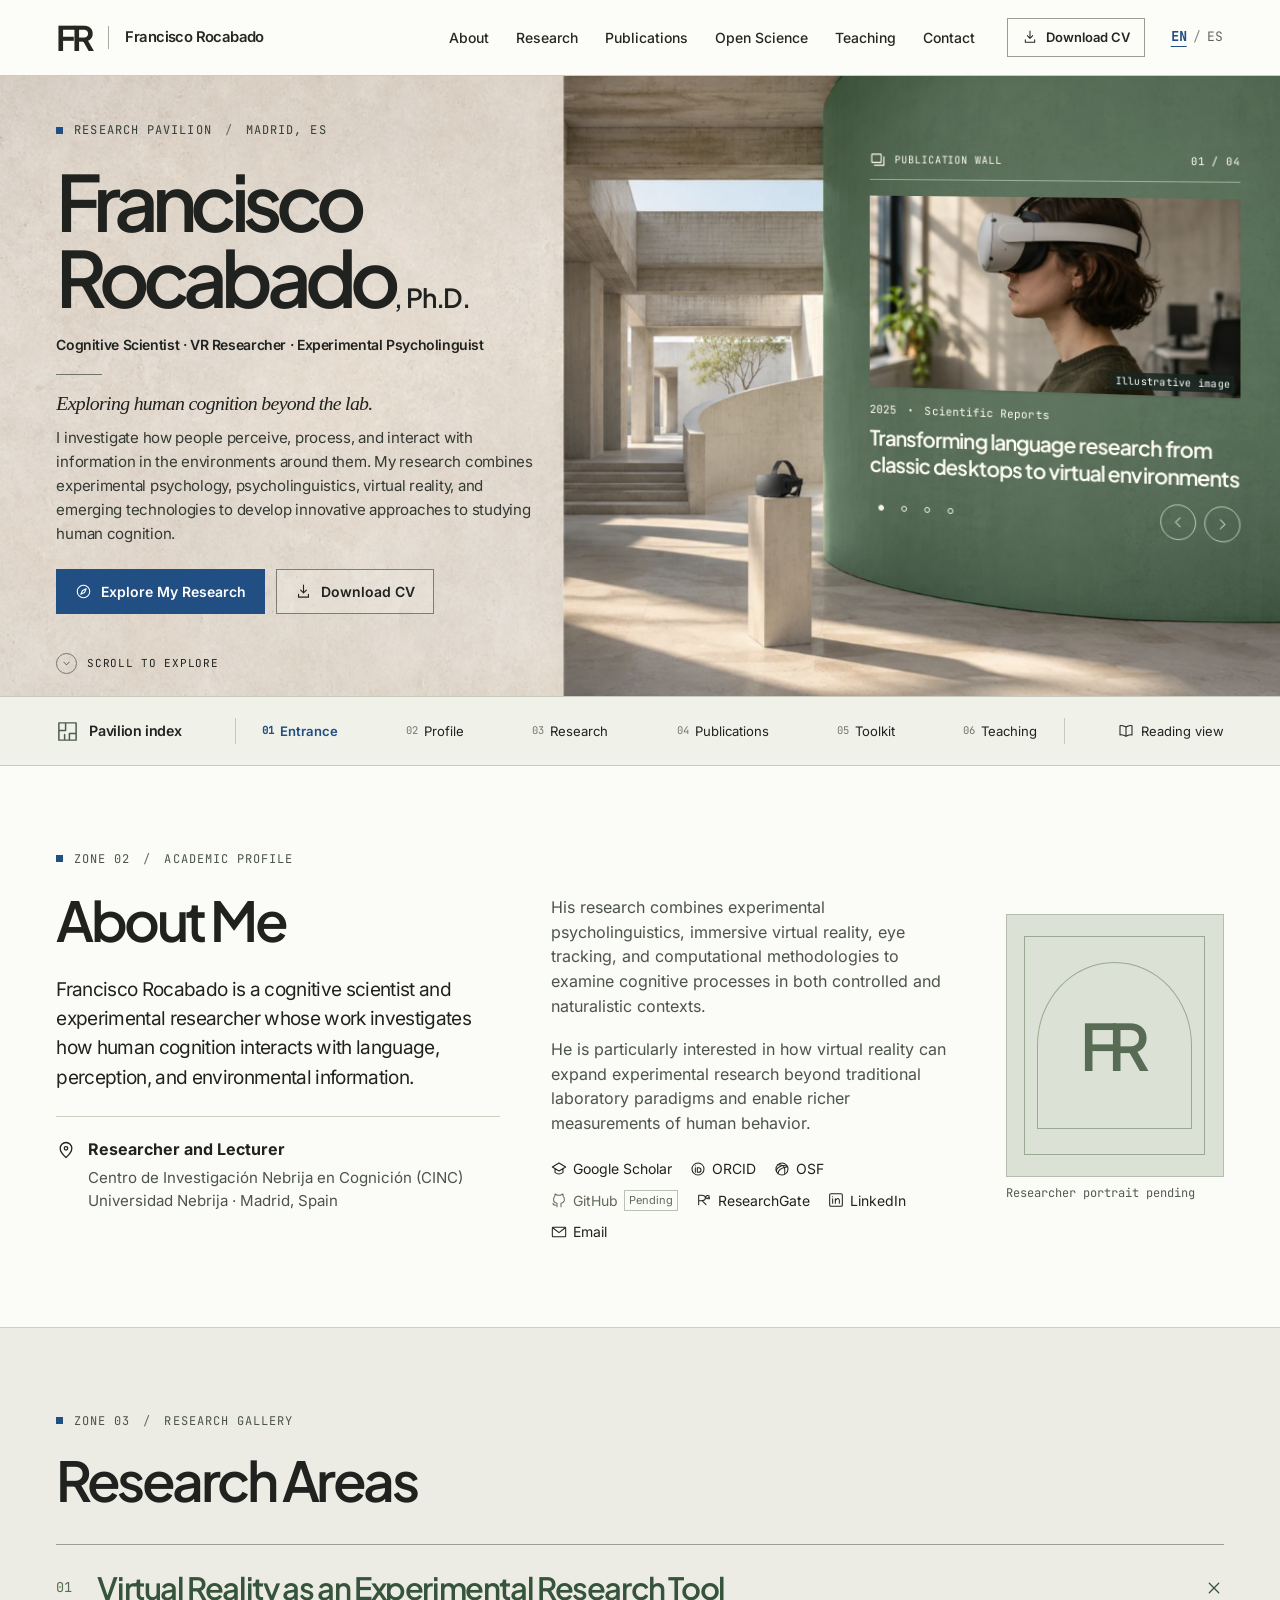
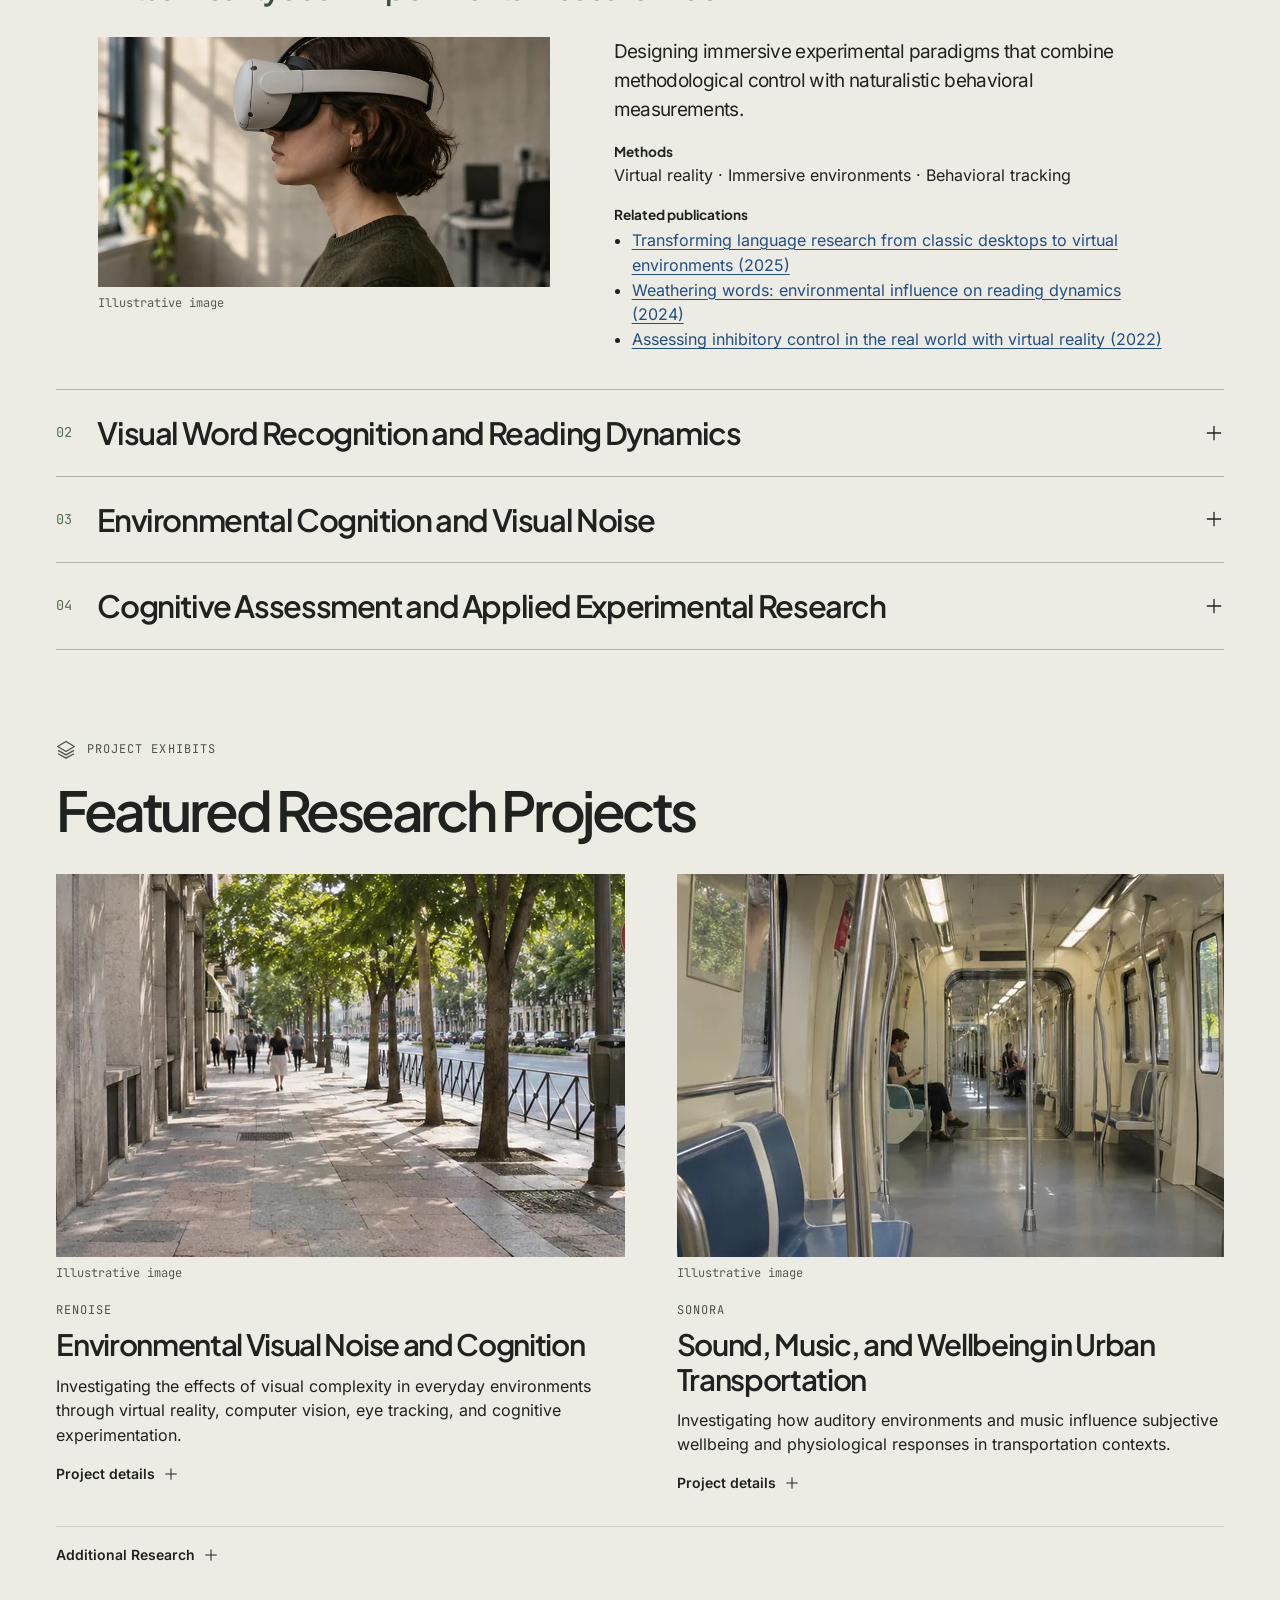
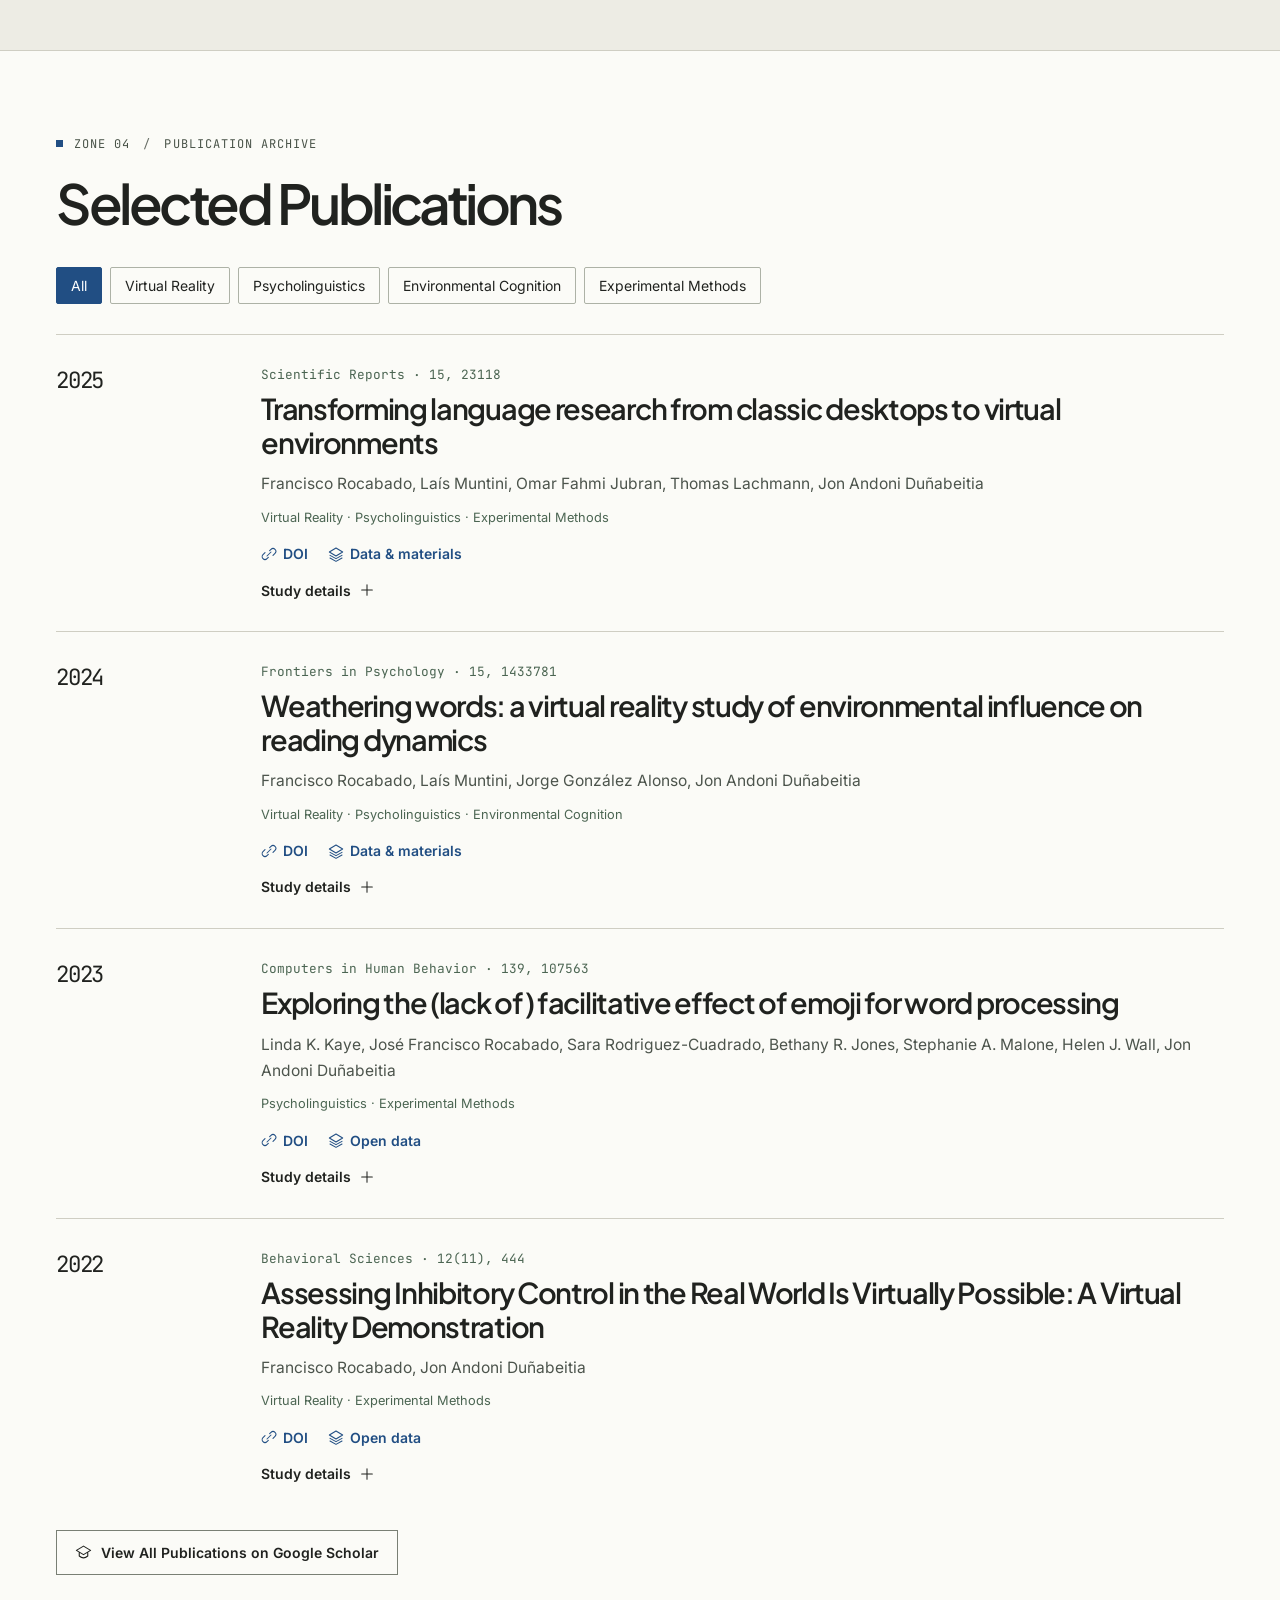
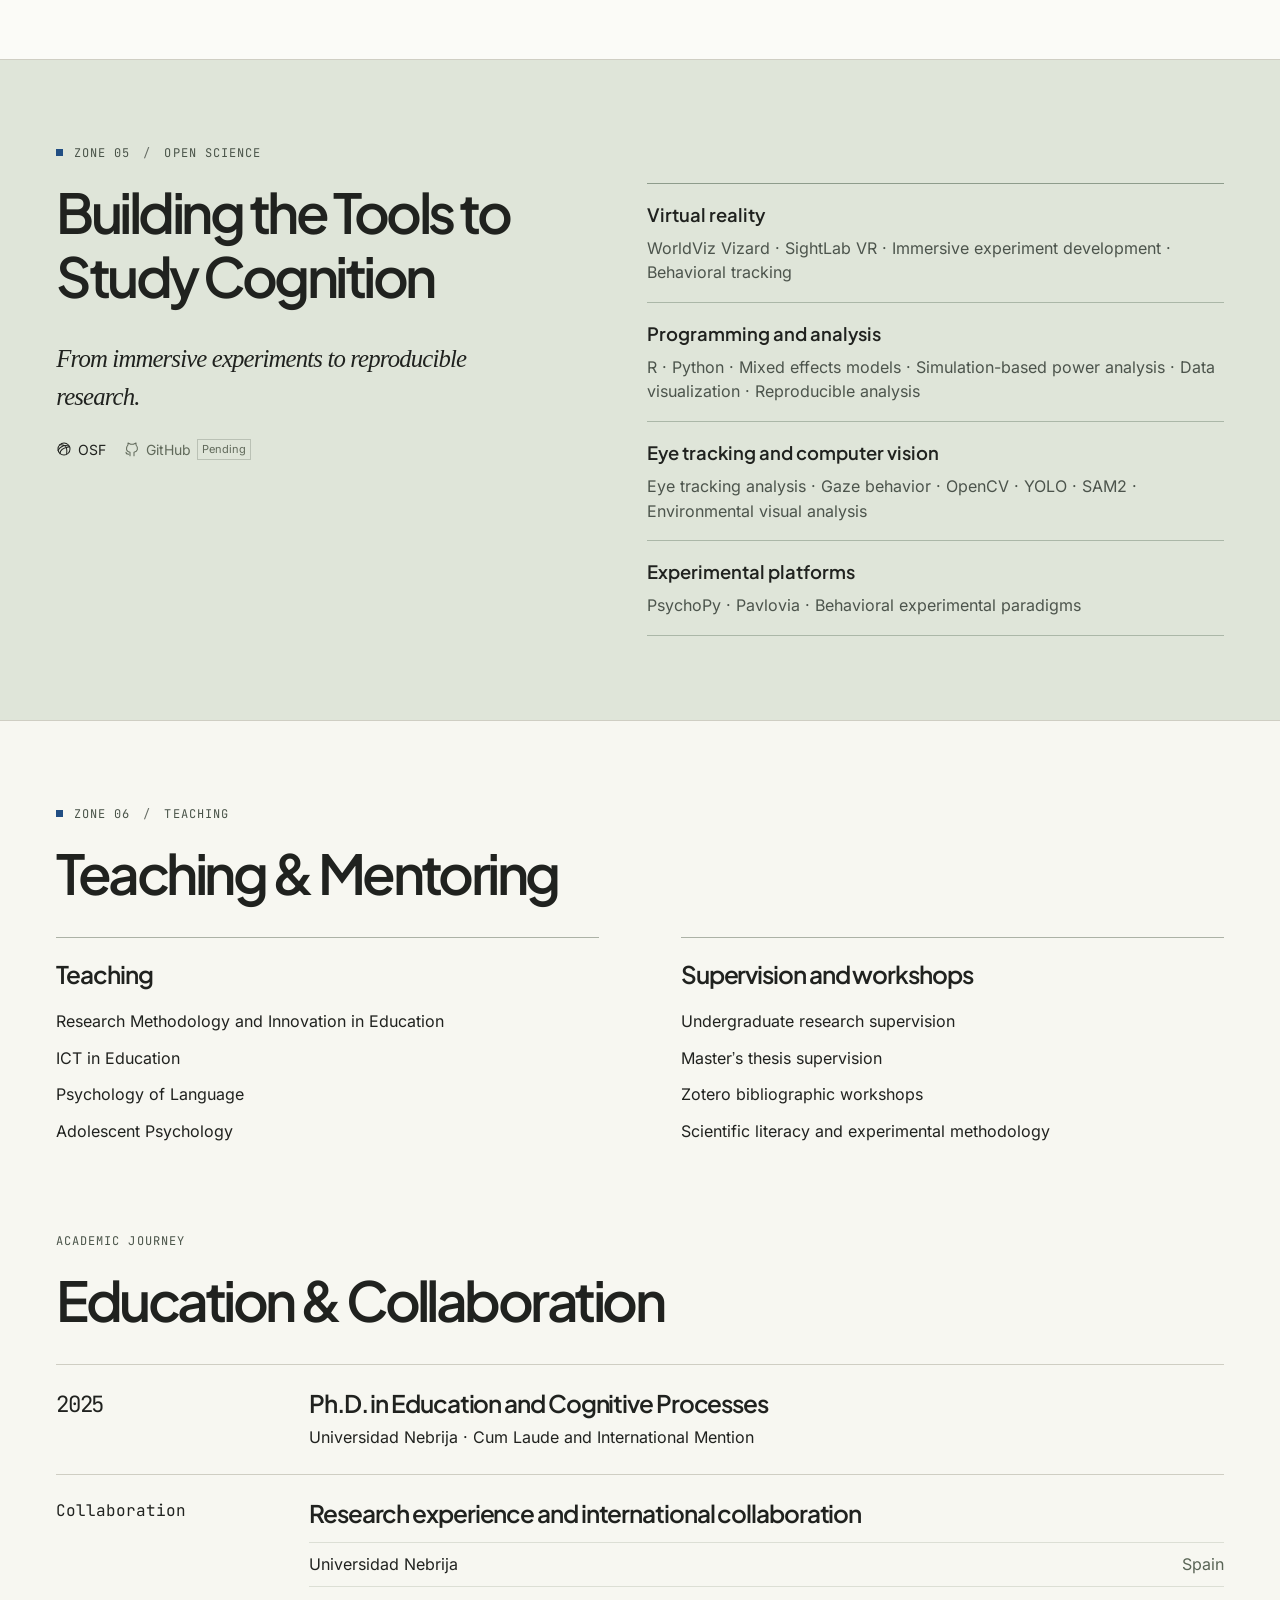
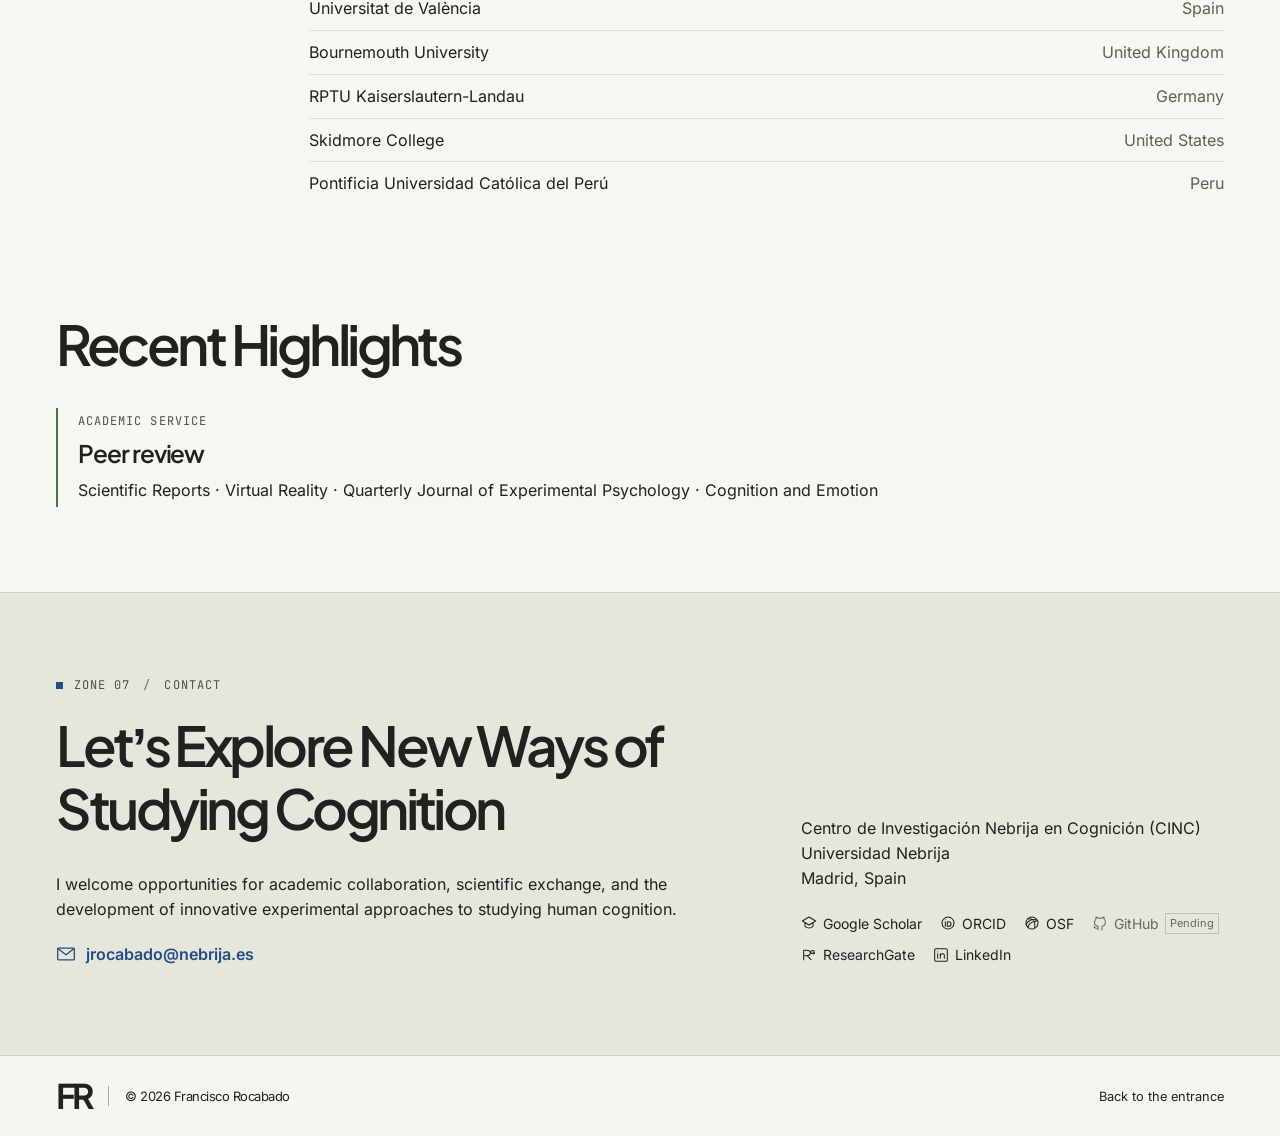
==== index.html @ 4c107864 "Add files via upload" ====
<!doctype html>
<html lang="en"><head><meta charset="utf-8"><meta name="viewport" content="width=device-width,initial-scale=1"><meta name="theme-color" content="#f7f6f1">
<title>Francisco Rocabado, Ph.D. — Research Pavilion</title><meta name="description" content="Explore Francisco Rocabado’s research pavilion. Publications, research, teaching, and open science in virtual reality, psycholinguistics, and environmental cognition.">
<link rel="canonical" href="https://francisco-rocabado-pavilion.frozenaster4.chatgpt.site/index.html">
<meta property="og:title" content="Francisco Rocabado · Research Pavilion"><meta property="og:description" content="Explore Francisco Rocabado’s research pavilion. Publications, research, teaching, and open science in virtual reality, psycholinguistics, and environmental cognition."><meta property="og:type" content="profile"><meta property="og:locale" content="en_GB"><meta property="og:image" content="https://francisco-rocabado-pavilion.frozenaster4.chatgpt.site/assets/pavilion.webp"><meta name="twitter:card" content="summary_large_image">
<link rel="alternate" hreflang="en" href="index.html"><link rel="alternate" hreflang="es" href="es.html"><link rel="icon" href="assets/favicon.svg" type="image/svg+xml"><link rel="preload" as="image" href="assets/pavilion.webp"><link rel="stylesheet" href="fonts.css"><link rel="stylesheet" href="style.css">
<script type="application/ld+json">{"@context":"https://schema.org","@type":"Person","name":"Francisco Rocabado","jobTitle":"Researcher and Lecturer","email":"jrocabado@nebrija.es","affiliation":{"@type":"CollegeOrUniversity","name":"Universidad Nebrija"},"sameAs":["https://scholar.google.es/citations?hl=es&user=ocK0iQYAAAAJ","https://orcid.org/0000-0002-4845-6950","https://osf.io/d3496/","https://www.researchgate.net/profile/Francisco-Rocabado","https://es.linkedin.com/in/francisco-rocabado-94b303119"],"knowsAbout":["Cognitive science","Virtual reality","Experimental psycholinguistics","Environmental cognition"]}</script><script>(function(){try{var lng=localStorage.getItem('pavilion.language');if(lng&&lng!==document.documentElement.lang&&['en','es'].includes(lng)){location.replace((lng==='es'?'es.html':'index.html')+location.search+location.hash)}if(localStorage.getItem('pavilion.view')==='reading'){document.documentElement.classList.add('reading')}}catch(e){}document.documentElement.classList.add('js')})()</script></head>
<body><a class="skip" href="#main">Skip to main content</a>
<header class="site-header"><a class="brand" href="#entrance" aria-label="Francisco Rocabado, entrance"><strong>FR</strong><span>Francisco Rocabado</span></a>
<nav id="main-nav" class="main-nav" aria-label="Main navigation"><a href="#about">About</a><a href="#research">Research</a><a href="#publications">Publications</a><a href="#open-science">Open Science</a><a href="#teaching">Teaching</a><a href="#contact">Contact</a><a class="mobile-cv" href="assets/francisco-rocabado-cv-en.pdf" download><svg aria-hidden="true" focusable="false" class="icon " viewBox="0 0 24 24" fill="none" stroke="currentColor" stroke-width="1.55" stroke-linecap="round" stroke-linejoin="round"><path d="M12 3v11m-4-4 4 4 4-4M5 16v4h14v-4"/></svg>Download CV</a></nav>
<div class="nav-actions"><a class="header-cv" href="assets/francisco-rocabado-cv-en.pdf" download><svg aria-hidden="true" focusable="false" class="icon " viewBox="0 0 24 24" fill="none" stroke="currentColor" stroke-width="1.55" stroke-linecap="round" stroke-linejoin="round"><path d="M12 3v11m-4-4 4 4 4-4M5 16v4h14v-4"/></svg>Download CV</a><div class="lang" aria-label="Language"><a lang="en" hreflang="en" data-lang="en" href="index.html" aria-current="true">EN</a><span>/</span><a lang="es" hreflang="es" data-lang="es" href="es.html" >ES</a></div><button id="menu-button" aria-expanded="false" aria-controls="main-nav" aria-label="Navigation menu"><svg aria-hidden="true" focusable="false" class="icon " viewBox="0 0 24 24" fill="none" stroke="currentColor" stroke-width="1.55" stroke-linecap="round" stroke-linejoin="round"><path d="M3 7h18M3 12h18M3 17h18"/></svg><svg aria-hidden="true" focusable="false" class="icon " viewBox="0 0 24 24" fill="none" stroke="currentColor" stroke-width="1.55" stroke-linecap="round" stroke-linejoin="round"><path d="m5 5 14 14M19 5 5 19"/></svg></button></div></header>
<main id="main"><section id="entrance" class="hero" aria-label="Research pavilion entrance">
<div class="space" aria-hidden="true"><div class="scene-plate"></div><div class="wall-tint"></div><div class="near-wall"></div><div class="pedestal"></div></div>
<div class="hero-copy"><div class="eyebrow hero-label"><i class="marker"></i>RESEARCH PAVILION<span class="slash">/</span> MADRID, ES</div>
<h1>Francisco<br><span class="surname">Rocabado<span class="degree">, Ph.D.</span></span></h1>
<p class="descriptor">Cognitive Scientist · VR Researcher · Experimental Psycholinguist</p><div class="intro-rule"></div><p class="hero-subtitle">Exploring human cognition beyond the lab.</p><p class="hero-summary">I investigate how people perceive, process, and interact with information in the environments around them. My research combines experimental psychology, psycholinguistics, virtual reality, and emerging technologies to develop innovative approaches to studying human cognition.</p>
<div class="hero-actions"><a class="button primary" href="#research"><svg aria-hidden="true" focusable="false" class="icon " viewBox="0 0 24 24" fill="none" stroke="currentColor" stroke-width="1.55" stroke-linecap="round" stroke-linejoin="round"><circle cx="12" cy="12" r="8.8"/><path d="m15.8 8.2-2.4 5.2-5.2 2.4 2.4-5.2z"/></svg>Explore My Research</a><a class="button secondary" href="assets/francisco-rocabado-cv-en.pdf" download><svg aria-hidden="true" focusable="false" class="icon " viewBox="0 0 24 24" fill="none" stroke="currentColor" stroke-width="1.55" stroke-linecap="round" stroke-linejoin="round"><path d="M12 3v11m-4-4 4 4 4-4M5 16v4h14v-4"/></svg>Download CV</a></div></div>
<div class="wall-position"><section class="wall-display" tabindex="0" aria-roledescription="carousel" aria-label="Publication projection wall">
<div class="wall-heading"><span><svg aria-hidden="true" focusable="false" class="icon " viewBox="0 0 24 24" fill="none" stroke="currentColor" stroke-width="1.55" stroke-linecap="round" stroke-linejoin="round"><rect x="3" y="4" width="14" height="12" rx=".7"/><path d="M7 20h14V8"/></svg>PUBLICATION WALL</span><span id="wall-count">01 / 04</span></div>
<div class="slide-viewport"><div class="slide-track"><article class="slide" id="wall-language-vr" aria-label="01 / 04"><a class="projection-link" href="#pub-language-vr" data-pub="language-vr"><div class="projection-image "><img src="assets/exhibit-vr.webp" alt="Illustration of a participant wearing a virtual reality headset in a research setting" width="766" height="510" fetchpriority="high"><span class="image-type">Illustrative image</span></div><div class="slide-meta">2025 <b>·</b> Scientific Reports</div><h2>Transforming language research from classic desktops to virtual environments</h2></a></article><article class="slide" id="wall-weathering-words" aria-label="02 / 04"><a class="projection-link" href="#pub-weathering-words" data-pub="weathering-words"><div class="projection-image original-figure"><img src="assets/weather-figure.webp" alt="Published participant views of the sunny and rainy reading environments. Figure 2, Rocabado et al. (2024), CC BY 4.0." width="766" height="510" loading="lazy"><span class="image-type">Published figure 2</span></div><div class="slide-meta">2024 <b>·</b> Frontiers in Psychology</div><h2>Weathering words: environmental influence on reading dynamics</h2></a></article><article class="slide" id="wall-emoji-processing" aria-label="03 / 04"><a class="projection-link" href="#pub-emoji-processing" data-pub="emoji-processing"><div class="projection-image "><img src="assets/exhibit-words.webp" alt="Illustrative reading stimulus with type and an emoji" width="766" height="510" loading="lazy"><span class="image-type">Illustrative image</span></div><div class="slide-meta">2023 <b>·</b> Computers in Human Behavior</div><h2>Exploring the (lack of) facilitative effect of emoji for word processing</h2></a></article><article class="slide" id="wall-inhibitory-control" aria-label="04 / 04"><a class="projection-link" href="#pub-inhibitory-control" data-pub="inhibitory-control"><div class="projection-image "><img src="assets/exhibit-assessment.webp" alt="Illustrative experimental workstation with a headset and visual stimuli" width="766" height="510" loading="lazy"><span class="image-type">Illustrative image</span></div><div class="slide-meta">2022 <b>·</b> Behavioral Sciences</div><h2>Assessing inhibitory control in the real world with virtual reality</h2></a></article></div></div>
<div class="slide-controls"><div class="dots"><a href="#wall-language-vr" role="button" aria-label="Show publication 1" aria-current="true" data-slide="0"><i></i></a><a href="#wall-weathering-words" role="button" aria-label="Show publication 2"  data-slide="1"><i></i></a><a href="#wall-emoji-processing" role="button" aria-label="Show publication 3"  data-slide="2"><i></i></a><a href="#wall-inhibitory-control" role="button" aria-label="Show publication 4"  data-slide="3"><i></i></a></div><div class="arrows"><button data-move="-1" aria-label="Previous publication"><svg aria-hidden="true" focusable="false" class="icon prev" viewBox="0 0 24 24" fill="none" stroke="currentColor" stroke-width="1.55" stroke-linecap="round" stroke-linejoin="round"><path d="m9 5 7 7-7 7"/></svg></button><button data-move="1" aria-label="Next publication"><svg aria-hidden="true" focusable="false" class="icon " viewBox="0 0 24 24" fill="none" stroke="currentColor" stroke-width="1.55" stroke-linecap="round" stroke-linejoin="round"><path d="m9 5 7 7-7 7"/></svg></button></div></div>
<span class="sr" aria-live="polite" id="wall-status"></span></section></div>
<a href="#about" class="scroll-cue"><svg aria-hidden="true" focusable="false" class="icon " viewBox="0 0 24 24" fill="none" stroke="currentColor" stroke-width="1.55" stroke-linecap="round" stroke-linejoin="round"><path d="m6 9 6 6 6-6"/></svg><span>SCROLL TO EXPLORE</span></a>
</section>
<div class="directory" id="pavilion-index"><div class="directory-title"><svg aria-hidden="true" focusable="false" class="icon " viewBox="0 0 24 24" fill="none" stroke="currentColor" stroke-width="1.55" stroke-linecap="round" stroke-linejoin="round"><path d="M3 3h18v18H3zm0 8h7V3m4 18v-7h7M9 15v6"/></svg><span>Pavilion index</span></div>
<nav aria-label="Pavilion zones"><a href="#entrance" aria-current="location"><small>01</small>Entrance</a><a href="#about" ><small>02</small>Profile</a><a href="#research" ><small>03</small>Research</a><a href="#publications" ><small>04</small>Publications</a><a href="#open-science" ><small>05</small>Toolkit</a><a href="#teaching" ><small>06</small>Teaching</a></nav>
<button id="view-toggle" aria-pressed="false" data-reading="Reading view" data-spatial="Spatial view"><svg aria-hidden="true" focusable="false" class="icon " viewBox="0 0 24 24" fill="none" stroke="currentColor" stroke-width="1.55" stroke-linecap="round" stroke-linejoin="round"><path d="M3 4c3-1 6 0 9 2 3-2 6-3 9-2v14c-3-1-6 0-9 2-3-2-6-3-9-2zM12 6v14"/></svg><span>Reading view</span></button></div>
<section id="about" class="zone light-zone"><div class="inner"><div class="section-top"><div class="eyebrow"><i class="marker"></i>ZONE 02 <span class="slash">/</span> ACADEMIC PROFILE</div></div>
<div class="about-layout"><div class="about-intro"><h2>About Me</h2><p class="lead">Francisco Rocabado is a cognitive scientist and experimental researcher whose work investigates how human cognition interacts with language, perception, and environmental information.</p><div class="affiliation"><svg aria-hidden="true" focusable="false" class="icon " viewBox="0 0 24 24" fill="none" stroke="currentColor" stroke-width="1.55" stroke-linecap="round" stroke-linejoin="round"><path d="M19 10c0 5-7 11-7 11s-7-6-7-11a7 7 0 1 1 14 0Z"/><circle cx="12" cy="10" r="2.1"/></svg><div><strong>Researcher and Lecturer</strong><span>Centro de Investigación Nebrija en Cognición (CINC)<br>Universidad Nebrija · Madrid, Spain</span></div></div></div>
<div class="about-copy"><p>His research combines experimental psycholinguistics, immersive virtual reality, eye tracking, and computational methodologies to examine cognitive processes in both controlled and naturalistic contexts.</p><p>He is particularly interested in how virtual reality can expand experimental research beyond traditional laboratory paradigms and enable richer measurements of human behavior.</p><div class="profiles"><a class="profile-link" href="https://scholar.google.es/citations?hl=es&amp;user=ocK0iQYAAAAJ" target="_blank" rel="noopener noreferrer"><svg aria-hidden="true" focusable="false" class="icon " viewBox="0 0 24 24" fill="none" stroke="currentColor" stroke-width="1.55" stroke-linecap="round" stroke-linejoin="round"><path d="m2 9 10-6 10 6-10 6zM6 12v5q6 5 12 0v-5"/></svg>Google Scholar</a><a class="profile-link" href="https://orcid.org/0000-0002-4845-6950" target="_blank" rel="noopener noreferrer"><svg aria-hidden="true" focusable="false" class="icon " viewBox="0 0 24 24" fill="none" stroke="currentColor" stroke-width="1.55" stroke-linecap="round" stroke-linejoin="round"><circle cx="12" cy="12" r="9"/><path d="M8 10v7m3-7h2a3.5 3.5 0 0 1 0 7h-2zM8 7h.1"/></svg>ORCID</a><a class="profile-link" href="https://osf.io/d3496/" target="_blank" rel="noopener noreferrer"><svg aria-hidden="true" focusable="false" class="icon " viewBox="0 0 24 24" fill="none" stroke="currentColor" stroke-width="1.55" stroke-linecap="round" stroke-linejoin="round"><circle cx="12" cy="12" r="9"/><path d="M5 6q13-2 11 13M3 14q7-10 17-6M6 19q0-8 13-10"/></svg>OSF</a><span class="profile-link pending"><svg aria-hidden="true" focusable="false" class="icon " viewBox="0 0 24 24" fill="none" stroke="currentColor" stroke-width="1.55" stroke-linecap="round" stroke-linejoin="round"><path d="M7 20c-3 0-4-2-4-3m6 5v-5c-4-1-6-3-5-7 0-2 1-3 2-4V3l4 2h4l4-2v3c2 2 3 4 2 7-.6 2-2.5 3.5-5 4v5"/></svg>GitHub<small>Pending</small></span><a class="profile-link" href="https://www.researchgate.net/profile/Francisco-Rocabado" target="_blank" rel="noopener noreferrer"><svg aria-hidden="true" focusable="false" class="icon " viewBox="0 0 24 24" fill="none" stroke="currentColor" stroke-width="1.55" stroke-linecap="round" stroke-linejoin="round"><path d="M4 19V5h4q6 0 6 4t-6 4H4m5 0 6 6m5-13q-4-2-5 1t3 3h2v-2h-2"/></svg>ResearchGate</a><a class="profile-link" href="https://es.linkedin.com/in/francisco-rocabado-94b303119" target="_blank" rel="noopener noreferrer"><svg aria-hidden="true" focusable="false" class="icon " viewBox="0 0 24 24" fill="none" stroke="currentColor" stroke-width="1.55" stroke-linecap="round" stroke-linejoin="round"><rect x="2.5" y="2.5" width="19" height="19" rx="2"/><path d="M7 10v7m0-10h.1M11 17v-7m0 3q4-6 6-1v5"/></svg>LinkedIn</a><a class="profile-link" href="mailto:jrocabado@nebrija.es"><svg aria-hidden="true" focusable="false" class="icon " viewBox="0 0 24 24" fill="none" stroke="currentColor" stroke-width="1.55" stroke-linecap="round" stroke-linejoin="round"><rect x="2" y="5" width="20" height="14" rx="1"/><path d="m3 6 9 7 9-7"/></svg>Email</a></div></div>
<figure class="portrait"><div class="portrait-mat"><span>FR</span></div><figcaption>Researcher portrait pending</figcaption></figure></div></div></section>
<section id="research" class="zone research-zone"><div class="inner"><div class="eyebrow"><i class="marker"></i>ZONE 03 <span class="slash">/</span> RESEARCH GALLERY</div><h2>Research Areas</h2><div class="research-lines"><details class="research-item" id="area-vr" open><summary><span class="line-no mono">01</span><h3>Virtual Reality as an Experimental Research Tool</h3><svg aria-hidden="true" focusable="false" class="icon " viewBox="0 0 24 24" fill="none" stroke="currentColor" stroke-width="1.55" stroke-linecap="round" stroke-linejoin="round"><path d="M4 12h16M12 4v16"/></svg></summary><div class="area-content"><figure><a class="research-display" href="#pub-language-vr" data-pub="language-vr" aria-label="Transforming language research from classic desktops to virtual environments"><img loading="lazy" src="assets/exhibit-vr.webp" alt="Virtual Reality as an Experimental Research Tool"></a><figcaption>Illustrative image</figcaption></figure><div><p class="lead">Designing immersive experimental paradigms that combine methodological control with naturalistic behavioral measurements.</p><h4>Methods</h4><p>Virtual reality · Immersive environments · Behavioral tracking</p><h4>Related publications</h4><ul><li><a href="#pub-language-vr">Transforming language research from classic desktops to virtual environments (2025)</a></li><li><a href="#pub-weathering-words">Weathering words: environmental influence on reading dynamics (2024)</a></li><li><a href="#pub-inhibitory-control">Assessing inhibitory control in the real world with virtual reality (2022)</a></li></ul></div></div></details><details class="research-item" id="area-reading" ><summary><span class="line-no mono">02</span><h3>Visual Word Recognition and Reading Dynamics</h3><svg aria-hidden="true" focusable="false" class="icon " viewBox="0 0 24 24" fill="none" stroke="currentColor" stroke-width="1.55" stroke-linecap="round" stroke-linejoin="round"><path d="M4 12h16M12 4v16"/></svg></summary><div class="area-content"><figure><a class="research-display" href="#pub-weathering-words" data-pub="weathering-words" aria-label="Weathering words: environmental influence on reading dynamics"><img loading="lazy" src="assets/exhibit-words.webp" alt="Visual Word Recognition and Reading Dynamics"></a><figcaption>Illustrative image</figcaption></figure><div><p class="lead">Investigating visual word recognition, lexical processing, orthographic information, and the effects of environmental context on reading behavior.</p><h4>Methods</h4><p>Lexical decision · Reading tasks · Eye tracking</p><h4>Related publications</h4><ul><li><a href="#pub-weathering-words">Weathering words: environmental influence on reading dynamics (2024)</a></li><li><a href="#pub-emoji-processing">Exploring the (lack of) facilitative effect of emoji for word processing (2023)</a></li></ul></div></div></details><details class="research-item" id="area-noise" ><summary><span class="line-no mono">03</span><h3>Environmental Cognition and Visual Noise</h3><svg aria-hidden="true" focusable="false" class="icon " viewBox="0 0 24 24" fill="none" stroke="currentColor" stroke-width="1.55" stroke-linecap="round" stroke-linejoin="round"><path d="M4 12h16M12 4v16"/></svg></summary><div class="area-content"><figure><a class="research-display" href="#pub-weathering-words" data-pub="weathering-words" aria-label="Weathering words: environmental influence on reading dynamics"><img loading="lazy" src="assets/project-renoise.webp" alt="Environmental Cognition and Visual Noise"></a><figcaption>Illustrative image</figcaption></figure><div><p class="lead">Studying how environmental complexity and visual information influence attention, perception, memory, and cognitive performance.</p><h4>Methods</h4><p>360° environments · Mobile eye tracking · YOLO · SAM2 · OpenCV</p><h4>Related publications</h4><ul><li><a href="#pub-weathering-words">Weathering words: environmental influence on reading dynamics (2024)</a></li></ul><a class="text-link" href="#project-renoise">Related project · RENOISE</a></div></div></details><details class="research-item" id="area-assessment" ><summary><span class="line-no mono">04</span><h3>Cognitive Assessment and Applied Experimental Research</h3><svg aria-hidden="true" focusable="false" class="icon " viewBox="0 0 24 24" fill="none" stroke="currentColor" stroke-width="1.55" stroke-linecap="round" stroke-linejoin="round"><path d="M4 12h16M12 4v16"/></svg></summary><div class="area-content"><figure><a class="research-display" href="#pub-inhibitory-control" data-pub="inhibitory-control" aria-label="Assessing inhibitory control in the real world with virtual reality"><img loading="lazy" src="assets/exhibit-assessment.webp" alt="Cognitive Assessment and Applied Experimental Research"></a><figcaption>Illustrative image</figcaption></figure><div><p class="lead">Developing experimental methods to investigate cognition across contexts and populations, with an emphasis on ecological validity and meaningful behavioral measurement.</p><h4>Methods</h4><p>Behavioral assessment · Inhibitory control · Ecological validity</p><h4>Related publications</h4><ul><li><a href="#pub-inhibitory-control">Assessing inhibitory control in the real world with virtual reality (2022)</a></li></ul></div></div></details></div>
<div class="project-heading"><div class="eyebrow"><svg aria-hidden="true" focusable="false" class="icon " viewBox="0 0 24 24" fill="none" stroke="currentColor" stroke-width="1.55" stroke-linecap="round" stroke-linejoin="round"><path d="m12 3 10 6-10 6L2 9zm-9 11 9 5 9-5m-18 4 9 5 9-5"/></svg>PROJECT EXHIBITS</div><h2>Featured Research Projects</h2></div>
<div class="project-list"><article id="project-renoise" class="project"><figure><img src="assets/project-renoise.webp" loading="lazy" width="1152" height="383" alt="Illustrative streetscape with competing visual features"><figcaption>Illustrative image</figcaption></figure><div><span class="eyebrow">RENOISE</span><h3>Environmental Visual Noise and Cognition</h3><p>Investigating the effects of visual complexity in everyday environments through virtual reality, computer vision, eye tracking, and cognitive experimentation.</p><details><summary>Project details <svg aria-hidden="true" focusable="false" class="icon " viewBox="0 0 24 24" fill="none" stroke="currentColor" stroke-width="1.55" stroke-linecap="round" stroke-linejoin="round"><path d="M4 12h16M12 4v16"/></svg></summary><p>Everyday scenes bring together many competing sources of visual information. RENOISE uses 360-degree environments and mobile eye tracking to study what people look at. Computer vision tools including YOLO, SAM2, and OpenCV support the analysis of those environments.</p></details></div></article><article id="project-sonora" class="project"><figure><img src="assets/project-sonora.webp" loading="lazy" width="1152" height="383" alt="Illustrative view through a quiet metro carriage"><figcaption>Illustrative image</figcaption></figure><div><span class="eyebrow">SONORA</span><h3>Sound, Music, and Wellbeing in Urban Transportation</h3><p>Investigating how auditory environments and music influence subjective wellbeing and physiological responses in transportation contexts.</p><details><summary>Project details <svg aria-hidden="true" focusable="false" class="icon " viewBox="0 0 24 24" fill="none" stroke="currentColor" stroke-width="1.55" stroke-linecap="round" stroke-linejoin="round"><path d="M4 12h16M12 4v16"/></svg></summary><p>The project approaches urban transportation as an auditory environment. Its central question is how the sounds of a journey, including music, relate to passengers’ experience and physiological responses.</p></details></div></article></div>
<details class="additional"><summary>Additional Research<svg aria-hidden="true" focusable="false" class="icon " viewBox="0 0 24 24" fill="none" stroke="currentColor" stroke-width="1.55" stroke-linecap="round" stroke-linejoin="round"><path d="M4 12h16M12 4v16"/></svg></summary><p>Project information pending.</p><p class="mono">[PROJECT_TITLE] · [PROJECT_DESCRIPTION] · [PROJECT_IMAGE] · [PROJECT_URL]</p></details></div></section>
<section id="publications" class="zone paper-zone"><div class="inner"><div class="eyebrow"><i class="marker"></i>ZONE 04 <span class="slash">/</span> PUBLICATION ARCHIVE</div><h2>Selected Publications</h2><div class="filters" aria-label="Filter by research topic"><button data-filter="all" aria-pressed="true">All</button><button data-filter="vr" aria-pressed="false">Virtual Reality</button><button data-filter="language" aria-pressed="false">Psycholinguistics</button><button data-filter="environment" aria-pressed="false">Environmental Cognition</button><button data-filter="methods" aria-pressed="false">Experimental Methods</button></div><p id="results" aria-live="polite" class="sr"></p><div class="records"><article id="pub-language-vr" class="pub-record" data-topics="vr language methods"><div class="pub-year">2025</div><div class="pub-body"><div class="journal mono">Scientific Reports · 15, 23118</div><h3 lang="en">Transforming language research from classic desktops to virtual environments</h3><p class="authors">Francisco Rocabado, Laís Muntini, Omar Fahmi Jubran, Thomas Lachmann, Jon Andoni Duñabeitia</p><p class="pub-topics">Virtual Reality · Psycholinguistics · Experimental Methods</p><div class="resources"><a class="" href="https://doi.org/10.1038/s41598-025-08319-1" target="_blank" rel="noopener noreferrer"><svg aria-hidden="true" focusable="false" class="icon " viewBox="0 0 24 24" fill="none" stroke="currentColor" stroke-width="1.55" stroke-linecap="round" stroke-linejoin="round"><path d="M9 15l6-6m-2-2 2-2a4 4 0 0 1 6 6l-3 3m-7 3-2 2a4 4 0 0 1-6-6l3-3"/></svg> DOI</a><a class="" href="https://osf.io/q3ec9/?view_only=c7924253f9fd419ba63d6cec635546ab" target="_blank" rel="noopener noreferrer"><svg aria-hidden="true" focusable="false" class="icon " viewBox="0 0 24 24" fill="none" stroke="currentColor" stroke-width="1.55" stroke-linecap="round" stroke-linejoin="round"><path d="m12 3 10 6-10 6L2 9zm-9 11 9 5 9-5m-18 4 9 5 9-5"/></svg>Data &amp; materials</a></div><details class="publication-details"><summary>Study details <svg aria-hidden="true" focusable="false" class="icon " viewBox="0 0 24 24" fill="none" stroke="currentColor" stroke-width="1.55" stroke-linecap="round" stroke-linejoin="round"><path d="M4 12h16M12 4v16"/></svg></summary><p>How does the setting of a language experiment shape the task? This study connects desktop-based language research with immersive virtual environments.</p><figure class="scientific-figure"><img src="assets/language-figure.png" alt="Structure of the lexical decision task in the virtual reality experiment." loading="lazy"><figcaption><a class="" href="https://www.nature.com/articles/s41598-025-08319-1/figures/2" target="_blank" rel="noopener noreferrer">Published figure 2</a> · Rocabado, Muntini, Jubran, Lachmann &amp; Duñabeitia (2025) · <a class="" href="https://creativecommons.org/licenses/by/4.0/" target="_blank" rel="noopener noreferrer">CC BY 4.0</a></figcaption></figure></details></div></article><article id="pub-weathering-words" class="pub-record" data-topics="vr language environment"><div class="pub-year">2024</div><div class="pub-body"><div class="journal mono">Frontiers in Psychology · 15, 1433781</div><h3 lang="en">Weathering words: a virtual reality study of environmental influence on reading dynamics</h3><p class="authors">Francisco Rocabado, Laís Muntini, Jorge González Alonso, Jon Andoni Duñabeitia</p><p class="pub-topics">Virtual Reality · Psycholinguistics · Environmental Cognition</p><div class="resources"><a class="" href="https://doi.org/10.3389/fpsyg.2024.1433781" target="_blank" rel="noopener noreferrer"><svg aria-hidden="true" focusable="false" class="icon " viewBox="0 0 24 24" fill="none" stroke="currentColor" stroke-width="1.55" stroke-linecap="round" stroke-linejoin="round"><path d="M9 15l6-6m-2-2 2-2a4 4 0 0 1 6 6l-3 3m-7 3-2 2a4 4 0 0 1-6-6l3-3"/></svg> DOI</a><a class="" href="https://osf.io/zcdnh/?view_only=d65e54d2ea774a8cbe7ccb30fda13794" target="_blank" rel="noopener noreferrer"><svg aria-hidden="true" focusable="false" class="icon " viewBox="0 0 24 24" fill="none" stroke="currentColor" stroke-width="1.55" stroke-linecap="round" stroke-linejoin="round"><path d="m12 3 10 6-10 6L2 9zm-9 11 9 5 9-5m-18 4 9 5 9-5"/></svg>Data &amp; materials</a></div><details class="publication-details"><summary>Study details <svg aria-hidden="true" focusable="false" class="icon " viewBox="0 0 24 24" fill="none" stroke="currentColor" stroke-width="1.55" stroke-linecap="round" stroke-linejoin="round"><path d="M4 12h16M12 4v16"/></svg></summary><p>Virtual reality makes it possible to vary weather conditions while studying how readers process words in an environmental context.</p><figure class="scientific-figure"><img src="assets/weather-figure.webp" alt="Participant views of the sunny and rainy experimental environments." loading="lazy"><figcaption><a class="" href="https://doi.org/10.3389/fpsyg.2024.1433781" target="_blank" rel="noopener noreferrer">Published figure 2</a> · Rocabado, Muntini, González Alonso &amp; Duñabeitia (2024) · <a class="" href="https://creativecommons.org/licenses/by/4.0/" target="_blank" rel="noopener noreferrer">CC BY 4.0</a></figcaption></figure></details></div></article><article id="pub-emoji-processing" class="pub-record" data-topics="language methods"><div class="pub-year">2023</div><div class="pub-body"><div class="journal mono">Computers in Human Behavior · 139, 107563</div><h3 lang="en">Exploring the (lack of) facilitative effect of emoji for word processing</h3><p class="authors">Linda K. Kaye, José Francisco Rocabado, Sara Rodriguez-Cuadrado, Bethany R. Jones, Stephanie A. Malone, Helen J. Wall, Jon Andoni Duñabeitia</p><p class="pub-topics">Psycholinguistics · Experimental Methods</p><div class="resources"><a class="" href="https://doi.org/10.1016/j.chb.2022.107563" target="_blank" rel="noopener noreferrer"><svg aria-hidden="true" focusable="false" class="icon " viewBox="0 0 24 24" fill="none" stroke="currentColor" stroke-width="1.55" stroke-linecap="round" stroke-linejoin="round"><path d="M9 15l6-6m-2-2 2-2a4 4 0 0 1 6 6l-3 3m-7 3-2 2a4 4 0 0 1-6-6l3-3"/></svg> DOI</a><a class="" href="https://osf.io/zrqm4/" target="_blank" rel="noopener noreferrer"><svg aria-hidden="true" focusable="false" class="icon " viewBox="0 0 24 24" fill="none" stroke="currentColor" stroke-width="1.55" stroke-linecap="round" stroke-linejoin="round"><path d="m12 3 10 6-10 6L2 9zm-9 11 9 5 9-5m-18 4 9 5 9-5"/></svg>Open data</a></div><details class="publication-details"><summary>Study details <svg aria-hidden="true" focusable="false" class="icon " viewBox="0 0 24 24" fill="none" stroke="currentColor" stroke-width="1.55" stroke-linecap="round" stroke-linejoin="round"><path d="M4 12h16M12 4v16"/></svg></summary><p>An experimental investigation of whether an emoji can facilitate the processing of a word.</p></details></div></article><article id="pub-inhibitory-control" class="pub-record" data-topics="vr methods"><div class="pub-year">2022</div><div class="pub-body"><div class="journal mono">Behavioral Sciences · 12(11), 444</div><h3 lang="en">Assessing Inhibitory Control in the Real World Is Virtually Possible: A Virtual Reality Demonstration</h3><p class="authors">Francisco Rocabado, Jon Andoni Duñabeitia</p><p class="pub-topics">Virtual Reality · Experimental Methods</p><div class="resources"><a class="" href="https://doi.org/10.3390/bs12110444" target="_blank" rel="noopener noreferrer"><svg aria-hidden="true" focusable="false" class="icon " viewBox="0 0 24 24" fill="none" stroke="currentColor" stroke-width="1.55" stroke-linecap="round" stroke-linejoin="round"><path d="M9 15l6-6m-2-2 2-2a4 4 0 0 1 6 6l-3 3m-7 3-2 2a4 4 0 0 1-6-6l3-3"/></svg> DOI</a><a class="" href="https://doi.org/10.6084/m9.figshare.19984631" target="_blank" rel="noopener noreferrer"><svg aria-hidden="true" focusable="false" class="icon " viewBox="0 0 24 24" fill="none" stroke="currentColor" stroke-width="1.55" stroke-linecap="round" stroke-linejoin="round"><path d="m12 3 10 6-10 6L2 9zm-9 11 9 5 9-5m-18 4 9 5 9-5"/></svg>Open data</a></div><details class="publication-details"><summary>Study details <svg aria-hidden="true" focusable="false" class="icon " viewBox="0 0 24 24" fill="none" stroke="currentColor" stroke-width="1.55" stroke-linecap="round" stroke-linejoin="round"><path d="M4 12h16M12 4v16"/></svg></summary><p>A virtual reality demonstration of how inhibitory control can be assessed in a setting closer to everyday life.</p></details></div></article></div><a class="button secondary scholar-link" href="https://scholar.google.es/citations?hl=es&amp;user=ocK0iQYAAAAJ" target="_blank" rel="noopener noreferrer"><svg aria-hidden="true" focusable="false" class="icon " viewBox="0 0 24 24" fill="none" stroke="currentColor" stroke-width="1.55" stroke-linecap="round" stroke-linejoin="round"><path d="m2 9 10-6 10 6-10 6zM6 12v5q6 5 12 0v-5"/></svg>View All Publications on Google Scholar</a></div></section>
<section id="open-science" class="zone toolkit-zone"><div class="inner"><div class="eyebrow"><i class="marker"></i>ZONE 05 <span class="slash">/</span> OPEN SCIENCE</div><div class="tool-layout"><div><h2>Building the Tools to Study Cognition</h2><p class="serif-lead">From immersive experiments to reproducible research.</p><div class="profiles"><a class="profile-link" href="https://osf.io/d3496/" target="_blank" rel="noopener noreferrer"><svg aria-hidden="true" focusable="false" class="icon " viewBox="0 0 24 24" fill="none" stroke="currentColor" stroke-width="1.55" stroke-linecap="round" stroke-linejoin="round"><circle cx="12" cy="12" r="9"/><path d="M5 6q13-2 11 13M3 14q7-10 17-6M6 19q0-8 13-10"/></svg>OSF</a><span class="profile-link pending"><svg aria-hidden="true" focusable="false" class="icon " viewBox="0 0 24 24" fill="none" stroke="currentColor" stroke-width="1.55" stroke-linecap="round" stroke-linejoin="round"><path d="M7 20c-3 0-4-2-4-3m6 5v-5c-4-1-6-3-5-7 0-2 1-3 2-4V3l4 2h4l4-2v3c2 2 3 4 2 7-.6 2-2.5 3.5-5 4v5"/></svg>GitHub<small>Pending</small></span></div></div><dl class="tool-list"><div><dt>Virtual reality</dt><dd>WorldViz Vizard · SightLab VR · Immersive experiment development · Behavioral tracking</dd></div><div><dt>Programming and analysis</dt><dd>R · Python · Mixed effects models · Simulation-based power analysis · Data visualization · Reproducible analysis</dd></div><div><dt>Eye tracking and computer vision</dt><dd>Eye tracking analysis · Gaze behavior · OpenCV · YOLO · SAM2 · Environmental visual analysis</dd></div><div><dt>Experimental platforms</dt><dd>PsychoPy · Pavlovia · Behavioral experimental paradigms</dd></div></dl></div></div></section>
<section id="teaching" class="zone"><div class="inner"><div class="eyebrow"><i class="marker"></i>ZONE 06 <span class="slash">/</span> TEACHING</div><h2>Teaching &amp; Mentoring</h2><div class="teaching-cols"><div><h3>Teaching</h3><ul><li>Research Methodology and Innovation in Education</li><li>ICT in Education</li><li>Psychology of Language</li><li>Adolescent Psychology</li></ul></div><div><h3>Supervision and workshops</h3><ul><li>Undergraduate research supervision</li><li>Master’s thesis supervision</li><li>Zotero bibliographic workshops</li><li>Scientific literacy and experimental methodology</li></ul></div></div>
<div class="journey"><div class="eyebrow">ACADEMIC JOURNEY</div><h2>Education &amp; Collaboration</h2><div class="journey-row"><div class="pub-year">2025</div><div><h3>Ph.D. in Education and Cognitive Processes</h3><p>Universidad Nebrija · Cum Laude and International Mention</p></div></div>
<div class="journey-row"><div class="mono">Collaboration</div><div><h3>Research experience and international collaboration</h3><ul class="institution-list"><li>Universidad Nebrija<span>Spain</span></li><li>Universitat de València<span>Spain</span></li><li>Bournemouth University<span>United Kingdom</span></li><li>RPTU Kaiserslautern-Landau<span>Germany</span></li><li>Skidmore College<span>United States</span></li><li>Pontificia Universidad Católica del Perú<span>Peru</span></li></ul></div></div></div>
<div class="highlights"><h2>Recent Highlights</h2><div class="service"><div class="eyebrow">ACADEMIC SERVICE</div><h3>Peer review</h3><p>Scientific Reports · Virtual Reality · Quarterly Journal of Experimental Psychology · Cognition and Emotion</p></div></div></div></section>
<section id="contact" class="zone contact"><div class="inner"><div class="eyebrow"><i class="marker"></i>ZONE 07 <span class="slash">/</span> CONTACT</div><div class="contact-layout"><div><h2>Let’s Explore New Ways of Studying Cognition</h2><p>I welcome opportunities for academic collaboration, scientific exchange, and the development of innovative experimental approaches to studying human cognition.</p><a class="email-link" href="mailto:jrocabado@nebrija.es"><svg aria-hidden="true" focusable="false" class="icon " viewBox="0 0 24 24" fill="none" stroke="currentColor" stroke-width="1.55" stroke-linecap="round" stroke-linejoin="round"><rect x="2" y="5" width="20" height="14" rx="1"/><path d="m3 6 9 7 9-7"/></svg>jrocabado@nebrija.es</a></div><div class="contact-aside"><p>Centro de Investigación Nebrija en Cognición (CINC)<br>Universidad Nebrija<br>Madrid, Spain</p><div class="profiles"><a class="profile-link" href="https://scholar.google.es/citations?hl=es&amp;user=ocK0iQYAAAAJ" target="_blank" rel="noopener noreferrer"><svg aria-hidden="true" focusable="false" class="icon " viewBox="0 0 24 24" fill="none" stroke="currentColor" stroke-width="1.55" stroke-linecap="round" stroke-linejoin="round"><path d="m2 9 10-6 10 6-10 6zM6 12v5q6 5 12 0v-5"/></svg>Google Scholar</a><a class="profile-link" href="https://orcid.org/0000-0002-4845-6950" target="_blank" rel="noopener noreferrer"><svg aria-hidden="true" focusable="false" class="icon " viewBox="0 0 24 24" fill="none" stroke="currentColor" stroke-width="1.55" stroke-linecap="round" stroke-linejoin="round"><circle cx="12" cy="12" r="9"/><path d="M8 10v7m3-7h2a3.5 3.5 0 0 1 0 7h-2zM8 7h.1"/></svg>ORCID</a><a class="profile-link" href="https://osf.io/d3496/" target="_blank" rel="noopener noreferrer"><svg aria-hidden="true" focusable="false" class="icon " viewBox="0 0 24 24" fill="none" stroke="currentColor" stroke-width="1.55" stroke-linecap="round" stroke-linejoin="round"><circle cx="12" cy="12" r="9"/><path d="M5 6q13-2 11 13M3 14q7-10 17-6M6 19q0-8 13-10"/></svg>OSF</a><span class="profile-link pending"><svg aria-hidden="true" focusable="false" class="icon " viewBox="0 0 24 24" fill="none" stroke="currentColor" stroke-width="1.55" stroke-linecap="round" stroke-linejoin="round"><path d="M7 20c-3 0-4-2-4-3m6 5v-5c-4-1-6-3-5-7 0-2 1-3 2-4V3l4 2h4l4-2v3c2 2 3 4 2 7-.6 2-2.5 3.5-5 4v5"/></svg>GitHub<small>Pending</small></span><a class="profile-link" href="https://www.researchgate.net/profile/Francisco-Rocabado" target="_blank" rel="noopener noreferrer"><svg aria-hidden="true" focusable="false" class="icon " viewBox="0 0 24 24" fill="none" stroke="currentColor" stroke-width="1.55" stroke-linecap="round" stroke-linejoin="round"><path d="M4 19V5h4q6 0 6 4t-6 4H4m5 0 6 6m5-13q-4-2-5 1t3 3h2v-2h-2"/></svg>ResearchGate</a><a class="profile-link" href="https://es.linkedin.com/in/francisco-rocabado-94b303119" target="_blank" rel="noopener noreferrer"><svg aria-hidden="true" focusable="false" class="icon " viewBox="0 0 24 24" fill="none" stroke="currentColor" stroke-width="1.55" stroke-linecap="round" stroke-linejoin="round"><rect x="2.5" y="2.5" width="19" height="19" rx="2"/><path d="M7 10v7m0-10h.1M11 17v-7m0 3q4-6 6-1v5"/></svg>LinkedIn</a></div></div></div></div></section></main>
<footer><a class="brand" href="#entrance"><strong>FR</strong><span>© 2026 Francisco Rocabado</span></a><a href="#entrance">Back to the entrance</a></footer>
<dialog id="publication-dialog" aria-labelledby="dialog-title"><button class="dialog-close" type="button" aria-label="Close publication"><svg aria-hidden="true" focusable="false" class="icon " viewBox="0 0 24 24" fill="none" stroke="currentColor" stroke-width="1.55" stroke-linecap="round" stroke-linejoin="round"><path d="m5 5 14 14M19 5 5 19"/></svg></button><div class="dialog-body"></div></dialog>
<div id="controller" aria-hidden="true"><svg viewBox="0 0 32 38" fill="none" stroke="currentColor" stroke-width="1.7"><g class="controller-shape"><circle cx="12" cy="12" r="7.3"/><path d="m16 18 6.5 10q1.5 3-1 4.5t-3.5-1.5l-7-12"/><circle cx="12" cy="12" r="1.4" fill="currentColor"/><path d="m16.2 21 3-1"/></g></svg></div>
<script src="app.js" defer></script></body></html>
---- fonts.css ----
@font-face {
  font-family: "Inter";
  font-style: normal;
  font-weight: 400;
  font-display: swap;
  src: url("assets/fonts/inter-400.woff") format("woff");
}
@font-face {
  font-family: "Inter";
  font-style: normal;
  font-weight: 500;
  font-display: swap;
  src: url("assets/fonts/inter-500.woff") format("woff");
}
@font-face {
  font-family: "Inter";
  font-style: normal;
  font-weight: 600;
  font-display: swap;
  src: url("assets/fonts/inter-600.woff") format("woff");
}
@font-face {
  font-family: "Inter";
  font-style: normal;
  font-weight: 700;
  font-display: swap;
  src: url("assets/fonts/inter-700.woff") format("woff");
}
@font-face {
  font-family: "JetBrains Mono";
  font-style: normal;
  font-weight: 400;
  font-display: swap;
  src: url("assets/fonts/jetbrains-mono-400.woff") format("woff");
}
@font-face {
  font-family: "Plus Jakarta Sans";
  font-style: normal;
  font-weight: 600;
  font-display: swap;
  src: url("assets/fonts/plus-jakarta-sans-600.woff") format("woff");
}
@font-face {
  font-family: "Plus Jakarta Sans";
  font-style: normal;
  font-weight: 700;
  font-display: swap;
  src: url("assets/fonts/plus-jakarta-sans-700.woff") format("woff");
}
---- style.css ----
* {
  box-sizing: border-box;
}
:root {
  --ink: #20221f;
  --muted: #54594f;
  --blue: #214e83;
  --paper: #f7f7f1;
  --line: #cfcec3;
  --green: #334e3d;
  --mono: "JetBrains Mono", monospace;
  --heading: "Plus Jakarta Sans", Arial, sans-serif;
  --x: 0px;
  --y: 0px;
  --travel: 0px;
  --pad: clamp(24px, 4.4vw, 85px);
  font-family: Inter, Arial, sans-serif;
  color: var(--ink);
  background: var(--paper);
  font-size: 16px;
  line-height: 1.55;
  scroll-behavior: smooth;
  scroll-padding-top: 85px;
}
body {
  margin: 0;
}
body:has(dialog[open]) {
  overflow: hidden;
}
a {
  color: inherit;
  text-decoration: none;
}
button,
a,
summary {
  touch-action: manipulation;
}
button {
  color: inherit;
  font: inherit;
  cursor: pointer;
}
button {
  border: 0;
  background: none;
}
button:focus-visible,
a:focus-visible,
summary:focus-visible,
.wall-display:focus-visible {
  outline: 3px solid #306bb2;
  outline-offset: 4px;
}
.wall-display :focus-visible,
.wall-display:focus-visible {
  outline-color: #ffe3a1;
}
img {
  display: block;
  max-width: 100%;
}
figure,
p,
dl,
dd {
  margin: 0;
}
button,
svg {
  flex-shrink: 0;
}
.icon {
  display: inline-block;
  width: 20px;
  height: 20px;
  vertical-align: middle;
}
.mono,
.eyebrow,
.slide-meta,
.wall-heading,
.directory small,
.scroll-cue,
.image-type,
.line-no {
  font-family: var(--mono);
}
h1,
h2,
h3,
h4 {
  font-family: var(--heading);
  margin: 0;
  line-height: 1.16;
}
h1,
h2,
h3 {
  font-weight: 600;
}
h2 {
  font-size: clamp(2.3rem, 4.3vw, 4.7rem);
  letter-spacing: -0.064em;
}
h3 {
  font-size: clamp(1.35rem, 2.3vw, 2.3rem);
  letter-spacing: -0.045em;
}
.sr,
.skip:not(:focus) {
  position: absolute;
  width: 1px;
  height: 1px;
  padding: 0;
  margin: -1px;
  overflow: hidden;
  clip: rect(0, 0, 0, 0);
  white-space: nowrap;
  border: 0;
}
.skip:focus {
  position: fixed;
  top: 5px;
  left: 5px;
  padding: 12px 20px;
  background: white;
  z-index: 1000;
}
.site-header {
  position: sticky;
  top: 0;
  z-index: 60;
  display: flex;
  align-items: center;
  justify-content: space-between;
  gap: 24px;
  height: 76px;
  color: #252720;
  background: #fcfcf9;
  border-bottom: 1px solid #cbcdc3;
  padding: 0 var(--pad);
}
.brand {
  display: inline-flex;
  align-items: center;
  gap: 16px;
  white-space: nowrap;
}
.brand strong {
  font-family: var(--heading);
  font-weight: 800;
  font-size: 34px;
  letter-spacing: -0.13em;
  line-height: 1;
  padding-right: 3px;
}
.brand span {
  border-left: 1px solid #aaa99f;
  padding-left: 16px;
  font-size: 0.925rem;
  font-weight: 600;
  letter-spacing: -0.04em;
}
.main-nav,
.nav-actions {
  display: flex;
  align-items: center;
}
.main-nav {
  gap: clamp(15px, 2.1vw, 38px);
  margin-left: auto;
}
.main-nav a {
  font-size: 0.875rem;
  white-space: nowrap;
  font-weight: 500;
  position: relative;
  padding: 8px 0;
}
.main-nav a:after {
  content: "";
  position: absolute;
  bottom: 1px;
  left: 0;
  width: 0;
  height: 1px;
  background: var(--blue);
  transition: width 0.16s;
}
.main-nav a:hover,
.main-nav a[aria-current] {
  color: var(--blue);
}
.main-nav a:hover:after,
.main-nav a[aria-current]:after {
  width: 100%;
}
.nav-actions {
  gap: 25px;
  margin-left: 8px;
}
.header-cv {
  display: flex;
  align-items: center;
  gap: 8px;
  border: 1px solid #999d93;
  padding: 8px 14px;
  font-size: 0.8125rem;
  font-weight: 600;
  white-space: nowrap;
}
.header-cv .icon {
  width: 16px;
  height: 16px;
}
.header-cv:hover {
  background: #ebede5;
}
.lang {
  display: inline-flex;
  gap: 5px;
  align-items: center;
  font-family: var(--mono);
  font-size: 0.8125rem;
}
.lang a {
  padding: 4px 1px;
  color: #61655f;
}
.lang a[aria-current] {
  font-weight: bold;
  color: var(--blue);
  text-decoration: underline;
  text-underline-offset: 5px;
}
.lang span {
  color: #878c81;
}
#menu-button {
  display: none;
}
.hero {
  position: relative;
  isolation: isolate;
  overflow: hidden;
  background: #e1ded4;
  height: clamp(620px, 46vw, 850px);
  min-height: fit-content;
  perspective: 1350px;
}
.space,
.space > * {
  position: absolute;
  inset: 0;
  pointer-events: none;
}
.space {
  z-index: -1;
  transform: scale(1.012)
    translate3d(
      calc(var(--x) * -0.5),
      calc(var(--y) * -0.4 + var(--travel) * 0.1),
      0
    );
}
.scene-plate,
.near-wall,
.pedestal {
  background-image: url(assets/pavilion.webp);
  background-size: 100% 100%;
  background-position: center;
  inset: -1px !important;
}
.wall-tint {
  background: #42634e;
  mix-blend-mode: color;
  opacity: 0.61;
  clip-path: polygon(
    65.3% 0,
    100% 0,
    100% 87.7%,
    94% 87.7%,
    84% 86.6%,
    76% 85%,
    69% 82%,
    64.25% 78%,
    64% 7%
  );
}
.near-wall {
  clip-path: polygon(0 0, 44.15% 0, 44.15% 100%, 0 100%);
  transform: translateX(calc(var(--x) * -0.17));
  filter: brightness(1.115) saturate(0.7);
}
.pedestal {
  clip-path: polygon(
    58.1% 67.6%,
    59.7% 67.6%,
    59.5% 64%,
    60.35% 61.8%,
    61.7% 62.7%,
    62.7% 65%,
    62.65% 67.3%,
    63.3% 67.5%,
    63.4% 91.5%,
    59.4% 92.4%,
    58.3% 90.5%
  );
  transform: translate3d(calc(var(--x) * 0.23), calc(var(--y) * 0.16), 0);
}
.hero-copy {
  padding: clamp(38px, 3.6vw, 75px) 0 36px var(--pad);
  width: 43%;
  position: relative;
  transform: translate3d(
    calc(var(--x) * -0.52),
    calc(var(--y) * -0.3 + var(--travel) * 0.08),
    0
  );
  z-index: 2;
}
.eyebrow {
  display: flex;
  align-items: center;
  gap: 11px;
  letter-spacing: 0.085em;
  font-weight: 500;
  font-size: 0.75rem;
  line-height: 1.35;
}
.marker {
  width: 7px;
  height: 7px;
  background: var(--blue);
  display: inline-block;
  flex-shrink: 0;
}
.slash {
  color: #666c64;
  padding: 0 2px;
}
.hero-label {
  color: #333f3d;
  letter-spacing: 0.09em;
}
.hero-copy h1 {
  font-size: clamp(4.15rem, 6.05vw, 7.7rem);
  font-weight: 600;
  line-height: 0.99;
  letter-spacing: -0.087em;
  margin: clamp(20px, 1.9vw, 42px) 0 18px;
}
.surname {
  white-space: nowrap;
}
.degree {
  font-size: 0.34em;
  letter-spacing: -0.045em;
  font-weight: 500;
  white-space: nowrap;
}
.descriptor {
  max-width: 32em;
  font-size: clamp(0.875rem, 1.04vw, 1.13rem);
  font-weight: 600;
  line-height: 1.53;
  letter-spacing: -0.027em;
}
.intro-rule {
  height: 1px;
  width: 46px;
  background: #6d7469;
  margin: clamp(17px, 1.45vw, 30px) 0 clamp(14px, 1.2vw, 24px);
}
.hero-subtitle,
.serif-lead {
  font-family: Georgia, "Times New Roman", serif;
  font-style: italic;
  letter-spacing: -0.035em;
  font-weight: 400;
}
.hero-subtitle {
  font-size: clamp(1.24rem, 1.55vw, 1.8rem);
  line-height: 1.32;
}
.hero-summary {
  font-size: clamp(0.94rem, 1.04vw, 1.1rem);
  line-height: 1.59;
  letter-spacing: -0.018em;
  max-width: 34em;
  margin-top: 10px;
  color: #343a33;
}
.hero-actions {
  display: flex;
  align-items: center;
  gap: 11px;
  margin-top: clamp(20px, 1.8vw, 38px);
  flex-wrap: wrap;
}
.button {
  display: inline-flex;
  align-items: center;
  justify-content: center;
  gap: 9px;
  min-height: 45px;
  padding: 12px 18px;
  font-size: 0.875rem;
  font-weight: 600;
  border: 1px solid transparent;
  line-height: 1.25;
  transition:
    background 0.15s,
    box-shadow 0.15s;
}
.button .icon {
  width: 17px;
  height: 17px;
}
.primary {
  background: var(--blue);
  color: white;
  border-color: var(--blue);
}
.primary:hover {
  background: #153c69;
}
.secondary {
  border-color: #797f74;
  background: rgba(249, 250, 243, 0.2);
}
.secondary:hover {
  background: #f0f0e9;
}
.scroll-cue {
  position: absolute;
  bottom: 22px;
  left: var(--pad);
  display: inline-flex;
  align-items: center;
  gap: 10px;
  font-size: 0.6875rem;
  font-weight: 500;
  letter-spacing: 0.065em;
}
.scroll-cue .icon {
  width: 21px;
  height: 21px;
  border: 1px solid #72776b;
  border-radius: 50%;
  padding: 4px;
}
.wall-position {
  position: absolute;
  top: 12.2%;
  left: 67.6%;
  right: 3.25%;
  transform: translate3d(
    calc(var(--x) * -0.43),
    calc(var(--y) * -0.4 + var(--travel) * 0.09),
    0
  );
  z-index: 3;
}
.wall-display {
  color: #fffef5;
  transform: perspective(1500px) rotateY(-10deg) skewY(1.4deg);
  transform-origin: 40% 45%;
  outline-offset: 8px;
}
.wall-heading,
.slide-controls,
.wall-heading > span,
.arrows,
.dots {
  display: flex;
  align-items: center;
}
.wall-heading {
  justify-content: space-between;
  gap: 10px;
  font-size: clamp(0.65rem, 0.79vw, 0.86rem);
  font-weight: 500;
  letter-spacing: 0.09em;
  border-bottom: 1px solid #e6eade80;
  padding-bottom: 11px;
  margin-bottom: 16px;
}
.wall-heading > span {
  gap: 9px;
}
.wall-heading .icon {
  width: 17px;
  height: 17px;
}
.slide-viewport {
  overflow: auto;
  scroll-snap-type: x mandatory;
  scrollbar-width: none;
}
.slide-viewport::-webkit-scrollbar {
  display: none;
}
.slide-track {
  display: flex;
  align-items: flex-start;
}
.slide {
  flex: 0 0 100%;
  min-width: 0;
  scroll-snap-align: start;
}
.slide-viewport:focus {
  outline-offset: 2px;
}
.slide[aria-hidden="true"] {
  visibility: hidden;
}
.js .slide-viewport {
  overflow: hidden;
  scroll-snap-type: none;
}
.js .slide-track {
  transition: transform 0.34s cubic-bezier(0.2, 0.7, 0.25, 1);
}
.projection-link {
  display: block;
  outline-offset: -3px !important;
}
.projection-image {
  position: relative;
  overflow: hidden;
  aspect-ratio: 1.92;
  background: #66756a;
  box-shadow: 0 1px 3px #1b271d22;
}
.projection-image img {
  width: 100%;
  height: 100%;
  object-fit: cover;
  object-position: center 42%;
  transition: transform 0.28s;
}
.projection-link:hover img {
  transform: scale(1.025);
}
.image-type {
  position: absolute;
  right: 6px;
  bottom: 5px;
  font-size: 0.625rem;
  letter-spacing: 0.025em;
  padding: 1px 4px;
  color: #fff;
  background: #18251fd9;
}
.slide-meta {
  font-size: clamp(0.7rem, 0.8vw, 0.9rem);
  margin-top: 15px;
  letter-spacing: 0.006em;
}
.slide-meta b {
  padding: 0 4px;
}
.slide h2 {
  font-size: clamp(1.13rem, 1.65vw, 1.97rem);
  line-height: 1.27;
  letter-spacing: -0.045em;
  max-width: 24em;
  margin: 6px 0 0;
  text-wrap: pretty;
}
.slide-controls {
  justify-content: space-between;
  margin-top: 13px;
}
.dots a {
  width: 22px;
  height: 36px;
  display: grid;
  place-items: center;
}
.dots i {
  width: 6px;
  height: 6px;
  border: 1px solid #f4f4e9;
  border-radius: 50%;
}
.dots [aria-current="true"] i {
  background: #f4f4e9;
}
.arrows {
  gap: 8px;
}
.arrows button {
  width: 35px;
  height: 35px;
  display: grid;
  place-items: center;
  color: inherit;
  border-radius: 50%;
  border: 1px solid #f4f4e9aa;
}
.arrows button:hover {
  background: #f4f4e92b;
}
.arrows .icon {
  width: 15px;
  height: 15px;
}
.prev {
  transform: rotate(180deg);
}
html:not(.js) .arrows {
  display: none;
}
html:not(.js) .scroll-cue {
  position: relative;
  margin-bottom: 12px;
}
.directory {
  border-block: 1px solid #c9cbbf;
  background: #f0f1e9;
  padding: 19px var(--pad);
  display: flex;
  gap: 24px;
  align-items: center;
  justify-content: space-between;
}
.directory-title {
  display: flex;
  align-items: center;
  gap: 10px;
  font-size: 0.89rem;
  font-weight: 600;
  letter-spacing: -0.025em;
  white-space: nowrap;
}
.directory-title .icon {
  width: 23px;
  height: 23px;
  color: #4b5c4d;
}
.directory nav {
  display: flex;
  align-items: center;
  justify-content: space-between;
  flex: 1;
  max-width: 830px;
  gap: 15px;
  padding: 0 clamp(14px, 2.1vw, 40px);
  border-inline: 1px solid #c6cabe;
}
.directory nav a {
  display: flex;
  align-items: center;
  gap: 6px;
  font-size: 0.82rem;
  white-space: nowrap;
  line-height: 2;
}
.directory small {
  font-size: 0.66rem;
  color: #73786c;
}
.directory a[aria-current],
.directory a[aria-current] small {
  color: var(--blue);
  font-weight: 600;
}
.directory a:hover {
  text-decoration: underline;
  text-underline-offset: 3px;
}
#view-toggle {
  display: flex;
  gap: 7px;
  align-items: center;
  font-size: 0.81rem;
  white-space: nowrap;
  padding: 5px 0;
}
#view-toggle .icon {
  width: 16px;
  height: 16px;
}
html:not(.js) #view-toggle {
  display: none;
}
.zone {
  padding: clamp(65px, 6.6vw, 124px) var(--pad);
  border-bottom: 1px solid var(--line);
  background: var(--paper);
}
.inner {
  max-width: 1550px;
  margin: auto;
}
.zone .eyebrow {
  color: #4a5449;
}
.zone h2 {
  margin: 19px 0 32px;
}
.section-top {
  margin-bottom: 6px;
}
.lead {
  font-size: clamp(1.11rem, 1.48vw, 1.55rem);
  line-height: 1.55;
  letter-spacing: -0.035em;
}
.light-zone {
  background: #fbfbf7;
}
.about-layout {
  display: grid;
  grid-template-columns: 1.1fr 1fr 0.54fr;
  gap: clamp(28px, 4vw, 76px);
  align-items: start;
}
.about-intro h2 {
  margin: 15px 0 23px;
}
.about-copy {
  padding-top: 22px;
}
.about-copy p + p {
  margin-top: 18px;
}
.about-copy p,
.affiliation span,
.tool-list dd,
.authors {
  color: #4c544c;
}
.affiliation {
  display: flex;
  gap: 12px;
  align-items: flex-start;
  border-top: 1px solid var(--line);
  padding-top: 20px;
  margin-top: 24px;
}
.affiliation .icon {
  margin-top: 3px;
}
.affiliation strong,
.affiliation span {
  display: block;
}
.affiliation span {
  margin-top: 4px;
  font-size: 0.94rem;
}
.portrait {
  align-self: center;
}
.portrait-mat {
  position: relative;
  aspect-ratio: 0.83;
  background: #dce1d5;
  display: grid;
  place-items: center;
  overflow: hidden;
  border: 1px solid #b5bdae;
}
.portrait-mat:before,
.portrait-mat:after {
  content: "";
  border: 1px solid #9ba894;
  position: absolute;
  inset: 8%;
}
.portrait-mat:after {
  inset: 18% 14%;
  border-radius: 50% 50% 0 0;
}
.portrait-mat span {
  background: #dce1d5;
  z-index: 1;
  font-family: var(--heading);
  font-size: clamp(38px, 5vw, 80px);
  letter-spacing: -0.14em;
  padding-right: 0.12em;
  color: #586c55;
}
.portrait figcaption,
.area-content figcaption,
.project figcaption,
.scientific-figure figcaption {
  font-family: var(--mono);
  font-size: 0.75rem;
  color: #515b50;
  line-height: 1.5;
  margin-top: 7px;
}
.profiles {
  display: flex;
  flex-wrap: wrap;
  gap: 10px 18px;
  margin-top: 22px;
}
.profile-link,
.resources a {
  display: inline-flex;
  align-items: center;
  gap: 6px;
  font-size: 0.875rem;
}
.profile-link .icon,
.resources .icon {
  width: 16px;
  height: 16px;
}
.profile-link:hover,
.resources a:hover,
.email-link:hover,
.text-link:hover {
  text-decoration: underline;
  text-underline-offset: 3px;
}
.pending {
  color: #616a5b;
}
.pending small {
  font-size: 0.69rem;
  border: 1px solid #bac1b5;
  padding: 1px 4px;
}
.research-zone {
  background: #edece4;
}
.research-lines {
  border-top: 1px solid #989f91;
}
details summary {
  list-style: none;
  cursor: pointer;
}
summary::-webkit-details-marker {
  display: none;
}
.research-item {
  border-bottom: 1px solid #aeb3a6;
}
.research-item summary {
  display: flex;
  gap: 25px;
  align-items: center;
  padding: 25px 0;
}
.research-item summary .icon,
.additional summary .icon {
  margin-left: auto;
}
.research-item .line-no {
  font-size: 0.85rem;
  color: #536c50;
}
.research-item h3 {
  font-size: clamp(1.25rem, 2.4vw, 2.4rem);
}
details[open] > summary > .icon:last-child {
  transform: rotate(45deg);
}
.research-item[open] summary {
  color: #35543b;
}
.area-content {
  display: grid;
  grid-template-columns: 0.9fr 1.1fr;
  gap: clamp(25px, 5vw, 90px);
  padding: 6px 5% 32px 42px;
}
.area-content img {
  width: 100%;
  aspect-ratio: 1.8;
  object-fit: cover;
}
.area-content h4 {
  font-size: 0.85rem;
  margin: 19px 0 4px;
  letter-spacing: 0;
}
.area-content ul {
  padding-left: 18px;
  margin: 5px 0;
}
.area-content a {
  color: var(--blue);
  text-decoration: underline;
  text-underline-offset: 3px;
}
.project-heading {
  margin-top: clamp(64px, 7vw, 115px);
}
.project-list {
  display: grid;
  grid-template-columns: 1.04fr 1fr;
  gap: clamp(24px, 4vw, 70px);
}
.project figure img {
  width: 100%;
  aspect-ratio: 2.5;
  object-fit: cover;
}
.project .eyebrow {
  margin: 20px 0 9px;
}
.project p {
  margin-top: 12px;
}
.project h3 {
  max-width: 23em;
}
.project details,
.additional {
  margin-top: 15px;
}
.project details summary,
.additional summary,
.publication-details summary {
  width: fit-content;
  display: flex;
  align-items: center;
  gap: 8px;
  font-size: 0.875rem;
  font-weight: 600;
}
.project summary .icon,
.additional summary .icon,
.publication-details summary .icon {
  width: 16px;
  height: 16px;
}
.additional {
  margin-top: 32px;
  padding-top: 17px;
  border-top: 1px solid var(--line);
}
.additional p {
  font-size: 0.875rem;
  margin-top: 8px;
  overflow-wrap: anywhere;
}
.paper-zone {
  background: #fbfbf7;
}
.filters {
  display: none;
  flex-wrap: wrap;
  gap: 8px;
  margin: 0 0 30px;
}
.js .filters {
  display: flex;
}
.filters button {
  padding: 7px 14px;
  border: 1px solid #adb2a6;
  border-radius: 2px;
  font-size: 0.875rem;
}
.filters button[aria-pressed="true"] {
  background: var(--blue);
  border-color: var(--blue);
  color: white;
}
.filters button:not([aria-pressed="true"]):hover {
  background: #ebece3;
}
.pub-record {
  display: grid;
  grid-template-columns: minmax(100px, 0.19fr) 1fr;
  gap: 22px;
  border-top: 1px solid var(--line);
  padding: 30px 0;
  scroll-margin-top: 15px;
}
.pub-record[hidden],
[hidden] {
  display: none !important;
}
.pub-year {
  font-family: var(--mono);
  font-size: 1.4rem;
  letter-spacing: -0.06em;
  line-height: 1.35;
}
.journal,
.pub-topics {
  font-size: 0.8rem;
  line-height: 1.5;
  color: #4b6552;
}
.pub-body h3 {
  font-size: clamp(1.3rem, 2.25vw, 2.25rem);
  margin: 8px 0 12px;
  max-width: 38em;
}
.authors,
.translation {
  font-size: 0.97rem;
  line-height: 1.7;
}
.translation {
  font-style: italic;
  margin-bottom: 5px;
}
.pub-topics {
  margin-top: 10px;
}
.resources {
  display: flex;
  gap: 20px;
  flex-wrap: wrap;
  margin-top: 16px;
}
.resources a {
  color: var(--blue);
  font-weight: 600;
}
.publication-details {
  margin-top: 15px;
}
.publication-details p {
  margin-top: 12px;
}
.scientific-figure {
  margin: 16px 0;
  max-width: 685px;
}
.scientific-figure figcaption a {
  text-decoration: underline;
}
.scientific-figure img {
  background: white;
  object-fit: contain;
  max-height: 320px;
}
.scholar-link {
  margin-top: 15px;
}
.toolkit-zone {
  background: #dfe5d9;
}
.tool-layout {
  display: grid;
  grid-template-columns: 0.9fr 1.07fr;
  gap: 9%;
}
.tool-layout h2 {
  max-width: 10em;
}
.serif-lead {
  font-size: 1.55rem;
}
.tool-list {
  border-top: 1px solid #8e9c8c;
  margin-top: 22px;
}
.tool-list > div {
  padding: 17px 0;
  border-bottom: 1px solid #abb7a8;
}
.tool-list dt {
  font-family: var(--heading);
  font-weight: 600;
  font-size: 1.15rem;
}
.tool-list dd {
  margin-top: 6px;
}
.teaching-cols,
.contact-layout {
  display: grid;
  grid-template-columns: 1fr 1fr;
  gap: 7%;
}
.teaching-cols > div {
  border-top: 1px solid #acb2a6;
  padding-top: 22px;
}
.teaching-cols h3,
.journey h3,
.service h3 {
  font-size: clamp(1.25rem, 1.9vw, 1.9rem);
}
.teaching-cols ul {
  padding: 0;
  margin: 15px 0 0;
  list-style: none;
}
.teaching-cols li {
  padding: 6px 0;
}
.journey,
.highlights {
  margin-top: clamp(66px, 6.5vw, 110px);
}
.journey-row {
  display: grid;
  grid-template-columns: 0.25fr 1fr;
  gap: 24px;
  border-top: 1px solid var(--line);
  padding: 24px 0;
}
.journey-row p {
  margin-top: 8px;
}
.institution-list {
  margin: 15px 0 0;
  padding: 0;
  list-style: none;
}
.institution-list li {
  display: flex;
  justify-content: space-between;
  gap: 12px;
  border-top: 1px solid #dcdfd5;
  padding: 9px 0;
}
.institution-list span {
  color: #596455;
}
.service {
  border-left: 2px solid #516e53;
  padding: 5px 0 5px 20px;
}
.service h3 {
  margin: 10px 0;
}
.contact {
  background: #e5e6dc;
}
.contact-layout {
  grid-template-columns: 1.1fr 0.7fr;
  align-items: end;
}
.contact h2 {
  max-width: 13em;
}
.contact p {
  max-width: 44em;
}
.email-link {
  display: inline-flex;
  gap: 10px;
  align-items: center;
  color: var(--blue);
  margin-top: 20px;
  font-weight: 600;
}
.contact-aside {
  padding-bottom: 5px;
}
footer {
  display: flex;
  align-items: center;
  justify-content: space-between;
  gap: 15px;
  padding: 23px var(--pad);
  background: #f5f6ef;
}
footer .brand span {
  font-weight: 400;
  font-size: 0.81rem;
}
footer > a:last-child {
  font-size: 0.8rem;
  display: flex;
  align-items: center;
  gap: 6px;
}
footer > a:last-child .icon {
  width: 15px;
}
dialog {
  width: min(780px, calc(100% - 30px));
  max-height: 88svh;
  border: 1px solid #9ba197;
  background: #fafaf5;
  color: var(--ink);
  padding: 0;
  box-shadow: 0 20px 90px #18241944;
}
dialog::backdrop {
  background: #19241be0;
}
.dialog-close {
  position: sticky;
  top: 12px;
  margin: 12px 12px -50px auto;
  z-index: 1;
  display: grid;
  place-items: center;
  background: var(--paper);
  border: 1px solid #a4ac9f;
  width: 36px;
  height: 36px;
}
.dialog-body {
  padding: 44px clamp(20px, 4vw, 50px) 36px;
}
.dialog-body h2 {
  font-size: clamp(1.65rem, 3.2vw, 2.7rem);
  margin: 10px 0 15px;
}
.dialog-body .journal {
  padding-right: 30px;
}
.dialog-body > .study-note {
  margin: 15px 0;
}
.dialog-cover {
  margin: 20px 0 8px;
}
.dialog-cover img {
  max-height: 280px;
  width: 100%;
  object-fit: cover;
}
.dialog-body .text-link {
  display: inline-block;
  margin-top: 20px;
  font-weight: 600;
  color: var(--blue);
  font-size: 0.875rem;
}
#controller {
  display: none;
  position: fixed;
  left: 0;
  top: 0;
  pointer-events: none;
  width: 29px;
  height: 34px;
  color: #21352b;
  z-index: 110;
  filter: drop-shadow(0 0 1.4px white) drop-shadow(0 0 1px white);
}
#controller svg {
  width: 100%;
  height: 100%;
  overflow: visible;
}
.controller-shape {
  transform-origin: 12px 12px;
  transition: transform 0.14s;
}
#controller.over .controller-shape {
  transform: scale(1.2);
  color: #183e6e;
}
#controller.pressed .controller-shape {
  transform: scale(0.85);
}
.cursor-ready {
  cursor: none !important;
}
#controller.visible {
  display: block;
}
.reading {
  scroll-behavior: auto;
}
.reading .hero {
  height: auto;
  display: grid;
  grid-template-columns: 1.35fr 1fr;
  gap: 5%;
  padding: 44px var(--pad);
  background: var(--paper);
  perspective: none;
}
.reading .space,
.reading .scroll-cue {
  display: none;
}
.reading .hero-copy {
  width: auto;
  padding: 0;
  transform: none;
}
.reading .wall-position {
  position: relative;
  inset: auto;
  transform: none;
  align-self: center;
}
.reading .wall-display {
  transform: none;
  background: #405e47;
  padding: 20px;
}
.reading .hero-copy h1 {
  font-size: clamp(3.5rem, 5vw, 6.5rem);
}
.reading .slide-track,
.reading * {
  scroll-behavior: auto;
}
.reading #controller {
  display: none !important;
}
@media (min-width: 1800px) {
  .hero-copy {
    width: 41%;
  }
  .wall-position {
    top: 11%;
  }
  .hero {
    height: 46vw;
    max-height: 1000px;
  }
}
@media (max-width: 1250px) {
  .site-header {
    gap: 16px;
  }
  .nav-actions {
    gap: 17px;
    margin: 0;
  }
  .main-nav {
    gap: 15px;
  }
  .brand {
    gap: 10px;
  }
  .brand span {
    padding-left: 10px;
  }
  .hero-summary {
    font-size: 0.94rem;
  }
  .hero-copy {
    width: 42.8%;
  }
  .hero-actions {
    gap: 8px;
  }
  .button {
    padding: 12px 14px;
  }
  .directory {
    gap: 13px;
  }
  .directory nav {
    gap: 9px;
    padding: 0 13px;
  }
  .directory nav a {
    gap: 4px;
  }
  .wall-position {
    top: 15.5%;
  }
}
@media (max-width: 1100px) {
  .main-nav {
    gap: 11px;
  }
  .main-nav a {
    font-size: 0.8rem;
  }
  .site-header {
    padding-inline: 3vw;
  }
  .header-cv {
    padding: 7px 9px;
  }
  .brand span {
    font-size: 0.82rem;
  }
  .lang {
    font-size: 0.75rem;
  }
  .hero-copy h1 {
    font-size: clamp(3.85rem, 6.2vw, 5rem);
  }
  .hero {
    height: 635px;
  }
  .directory nav {
    border-right: 0;
  }
  .directory nav small {
    display: none;
  }
  #view-toggle {
    padding-left: 10px;
    border-left: 1px solid var(--line);
  }
  .about-layout {
    grid-template-columns: 1.1fr 1fr;
  }
  .portrait {
    width: 160px;
    grid-column: 1/-1;
  }
  .about-copy {
    padding-top: 25px;
  }
  .hero-actions .button {
    font-size: 0.8125rem;
  }
  .wall-position {
    left: 66.8%;
    right: 2.8%;
  }
  .slide h2 {
    font-size: 1.2rem;
  }
  .wall-heading {
    letter-spacing: 0.045em;
  }
}
@media (max-width: 900px) {
  .site-header {
    padding-inline: var(--pad);
    height: 64px;
  }
  .main-nav {
    position: absolute;
    top: 100%;
    left: 0;
    right: 0;
    margin: 0;
    background: #fcfcf9;
    border-bottom: 1px solid var(--line);
    display: none;
    padding: 15px var(--pad) 22px;
    grid-template-columns: 1fr 1fr;
    gap: 0 25px;
  }
  .main-nav a {
    font-size: 1rem;
    padding: 10px 0;
  }
  body.menu-open .main-nav {
    display: grid;
  }
  .main-nav a:after {
    display: none;
  }
  #menu-button {
    display: grid;
    place-items: center;
    width: 36px;
    height: 36px;
  }
  #menu-button .icon:last-child,
  body.menu-open #menu-button .icon:first-child {
    display: none;
  }
  body.menu-open #menu-button .icon:last-child {
    display: block;
  }
  .brand span {
    font-size: 0.94rem;
  }
  .nav-actions {
    margin-left: auto;
    gap: 15px;
  }
  .directory {
    flex-wrap: wrap;
    justify-content: space-between;
    padding-block: 13px;
  }
  .directory nav {
    order: 3;
    max-width: none;
    flex: 0 0 100%;
    padding: 9px 0 0;
    border: 0;
    border-top: 1px solid var(--line);
  }
  .directory nav small {
    display: inline;
  }
  .directory-title .icon {
    width: 20px;
    height: 20px;
  }
  #view-toggle {
    border: 0;
  }
  .scroll-cue {
    bottom: 16px;
  }
  .hero-copy {
    padding-top: 31px;
  }
  .hero-label {
    font-size: 0.66rem;
    gap: 7px;
  }
  .hero-actions {
    gap: 8px;
  }
  .hero-actions .button {
    padding-inline: 10px;
  }
  .hero-actions .icon {
    width: 15px;
    height: 15px;
  }
  .hero-summary {
    line-height: 1.5;
  }
  .hero-copy h1 {
    font-size: 6.3vw;
  }
  .wall-position {
    top: 20%;
  }
  .area-content {
    padding-left: 0;
  }
  html:not(.js) .main-nav {
    position: static;
    display: flex;
    flex-wrap: wrap;
    gap: 6px;
    padding: 0;
    border: 0;
  }
  html:not(.js) .site-header {
    height: auto;
    flex-wrap: wrap;
    padding-block: 10px;
  }
  html:not(.js) #menu-button {
    display: none;
  }
}
@media (max-width: 730px) {
  :root {
    --pad: clamp(20px, 5.5vw, 35px);
    scroll-padding-top: 75px;
  }
  .hero,
  .reading .hero {
    height: auto;
    min-height: 0;
    display: flex;
    flex-direction: column;
    perspective: none;
    padding: 0;
    gap: 0;
  }
  .hero {
    background: #eae7dc;
  }
  .hero-copy {
    width: 100%;
    padding: 30px var(--pad) 28px;
    background-color: #e8e5da;
    background-image: linear-gradient(#fff9, #fffa), url(assets/pavilion.webp);
    background-size:
      auto,
      270% 100%;
    background-position: left;
    transform: none;
  }
  .hero-label {
    font-size: 0.69rem;
    gap: 8px;
  }
  .hero-copy h1,
  .reading .hero-copy h1 {
    font-size: clamp(3.95rem, 12vw, 5.8rem);
    margin: 20px 0 12px;
  }
  .descriptor {
    font-size: 0.91rem;
    max-width: 30em;
  }
  .intro-rule {
    margin: 16px 0 13px;
  }
  .hero-subtitle {
    font-size: 1.35rem;
  }
  .hero-summary {
    font-size: 0.94rem;
    max-width: 42em;
    line-height: 1.55;
  }
  .hero-actions {
    margin-top: 18px;
    gap: 9px;
  }
  .hero-actions .button {
    font-size: 0.84rem;
    padding: 11px 13px;
  }
  .space {
    top: auto;
    bottom: 0;
    height: 370px;
    transform: none;
  }
  .scene-plate,
  .pedestal,
  .near-wall {
    width: 180%;
    left: -80% !important;
  }
  .near-wall,
  .pedestal,
  .wall-tint {
    display: none;
  }
  .wall-position {
    position: relative;
    top: auto;
    right: auto;
    left: auto;
    flex: none;
    align-self: flex-end;
    width: 58%;
    height: 370px;
    padding: 23px 3.5% 0 2%;
    transform: none;
  }
  .wall-display {
    transform: skewY(1.4deg);
    transform-origin: center;
  }
  .wall-heading {
    font-size: 0.59rem;
    gap: 4px;
    letter-spacing: 0.035em;
    margin-bottom: 10px;
    padding-bottom: 8px;
  }
  .wall-heading > span {
    gap: 4px;
  }
  .wall-heading .icon {
    width: 13px;
    height: 13px;
  }
  .projection-image {
    aspect-ratio: 1.64;
  }
  .slide h2 {
    font-size: clamp(1.02rem, 3.9vw, 1.5rem);
    line-height: 1.27;
  }
  .slide-meta {
    font-size: 0.66rem;
    margin-top: 10px;
  }
  .slide-controls {
    margin-top: 4px;
  }
  .slide-controls .arrows {
    gap: 4px;
  }
  .arrows button {
    width: 31px;
    height: 31px;
  }
  .dots a {
    width: 20px;
    height: 40px;
  }
  .image-type {
    font-size: 0.55rem;
  }
  .scroll-cue {
    display: none;
  }
  .directory {
    gap: 8px;
    padding-block: 12px;
  }
  .directory nav {
    overflow: auto;
    justify-content: flex-start;
    gap: 16px;
    scrollbar-width: thin;
  }
  .directory nav a {
    font-size: 0.79rem;
    gap: 4px;
  }
  .directory nav small {
    font-size: 0.61rem;
  }
  .directory-title {
    font-size: 0.86rem;
  }
  .about-layout,
  .tool-layout,
  .teaching-cols,
  .contact-layout {
    grid-template-columns: 1fr;
    gap: 25px;
  }
  .about-copy {
    padding-top: 0;
  }
  .portrait {
    width: 125px;
  }
  .zone {
    padding: 50px var(--pad);
  }
  .zone h2 {
    margin: 16px 0 22px;
  }
  .area-content {
    grid-template-columns: 1fr;
    gap: 19px;
  }
  .research-item summary {
    padding-block: 18px;
    gap: 13px;
  }
  .research-item .line-no {
    font-size: 0.72rem;
  }
  .area-content figure {
    max-width: 520px;
  }
  .project-list {
    grid-template-columns: 1fr;
    gap: 38px;
  }
  .pub-record {
    grid-template-columns: 1fr;
    gap: 8px;
    padding: 23px 0;
  }
  .pub-year {
    font-size: 1.16rem;
  }
  .filters {
    gap: 6px;
  }
  .filters button {
    font-size: 0.8rem;
    padding: 7px 10px;
  }
  .tool-list {
    margin: 0;
  }
  .journey-row {
    grid-template-columns: 1fr;
    gap: 10px;
  }
  .institution-list li {
    flex-direction: column;
    gap: 0;
  }
  .institution-list span {
    font-size: 0.85rem;
  }
  .reading .hero-copy {
    padding: 30px var(--pad);
    background: var(--paper);
  }
  .reading .wall-position {
    width: 100%;
    height: auto;
    padding: 0 var(--pad) 25px;
    align-self: stretch;
  }
  .reading .projection-image {
    aspect-ratio: 2.4;
  }
  .reading .wall-heading,
  .reading .slide-meta {
    font-size: 0.8rem;
  }
  .reading .wall-display {
    transform: none;
  }
  .reading .slide h2 {
    font-size: 1.45rem;
  }
  .teaching-cols {
    gap: 20px;
  }
  footer .brand span {
    font-size: 0.73rem;
  }
  footer .brand {
    gap: 7px;
  }
  footer {
    padding-block: 20px;
    flex-wrap: wrap;
  }
  .header-cv {
    display: none;
  }
}
@media (max-width: 390px) {
  .brand span {
    font-size: 0.8rem;
  }
  .brand strong {
    font-size: 30px;
  }
  .nav-actions {
    gap: 6px;
  }
  .wall-position {
    width: 60%;
    padding-right: 3%;
  }
  .wall-heading > span .icon {
    display: none;
  }
  .hero-actions .button {
    padding-inline: 11px;
  }
  .site-header {
    padding-inline: 17px;
  }
}
@media (prefers-reduced-motion: reduce) {
  :root {
    scroll-behavior: auto;
  }
  *,
  *::before,
  *::after {
    transition: none !important;
    animation: none !important;
  }
  .space,
  .hero-copy,
  .wall-position,
  .pedestal,
  .near-wall {
    transform: none !important;
  }
  #controller {
    display: none !important;
  }
  .projection-link:hover img {
    transform: none;
  }
}
@media (pointer: coarse) {
  .arrows button {
    min-width: 36px;
    min-height: 36px;
  }
  .dots a {
    width: 23px;
  }
  .cursor-ready {
    cursor: auto !important;
  }
  #controller {
    display: none !important;
  }
}
@media print {
  .site-header,
  .directory,
  .wall-position,
  .space,
  .hero-actions,
  .scroll-cue,
  .filters,
  footer,
  #controller {
    display: none !important;
  }
  .hero,
  .hero-copy {
    height: auto;
    width: auto;
    padding: 10px 0;
    background: none;
    min-height: 0;
  }
  .hero-copy h1 {
    font-size: 34pt;
  }
  .zone {
    padding: 20px 0;
    background: none;
  }
  .hero-copy h1 br {
    display: none;
  }
  .zone h2 {
    font-size: 24pt;
  }
  .about-layout,
  .tool-layout,
  .contact-layout {
    display: block;
  }
  .portrait {
    display: none;
  }
  .project,
  .pub-record {
    break-inside: avoid;
  }
}
@keyframes enter-title {
  from {
    opacity: 0.55;
    translate: 0 5px;
  }
  to {
    opacity: 1;
    translate: 0 0;
  }
}
@media (prefers-reduced-motion: no-preference) {
  html:not(.reading) .hero-copy h1 {
    animation: enter-title 0.34s ease-out both;
  }
  .research-item summary {
    transition:
      color 0.17s,
      translate 0.17s;
  }
  .research-item summary:hover {
    color: #31573b;
    translate: 3px 0;
  }
  .area-content figure {
    transform-origin: left center;
    transition: transform 0.3s;
  }
  .area-content figure:hover {
    transform: perspective(1100px) rotateY(1deg) translateZ(3px);
  }
}
.slide[aria-hidden="true"] {
  visibility: visible;
}
.projection-image {
  touch-action: pan-y;
}
.reading .research-item summary,
.reading .area-content figure {
  transform: none;
  translate: none;
}
.original-figure {
  background: #e6e9df;
}
.original-figure img {
  object-fit: contain;
}
.research-display {
  display: block;
}
.hero-actions a:focus-visible {
  outline-offset: 3px;
}
@media (max-width: 730px) {
  .hero {
    --mobile-room: clamp(350px, calc(153px + 54vw), 550px);
  }
  .space,
  .wall-position {
    height: var(--mobile-room);
  }
  .space .scene-plate {
    transform: scale(1.018) translateY(calc(var(--travel) * -0.12));
  }
  .reading .wall-position {
    height: auto;
  }
  .wall-display .original-figure img {
    object-fit: contain;
  }
}
@media (prefers-reduced-motion: reduce) {
  .space .scene-plate {
    transform: none !important;
  }
}
.main-nav .mobile-cv {
  display: none;
}
.dots a {
  min-width: 24px;
}
@media (max-width: 730px) {
  .main-nav .mobile-cv {
    display: flex;
    gap: 6px;
    align-items: center;
  }
  .mobile-cv .icon {
    width: 16px;
    height: 16px;
  }
}
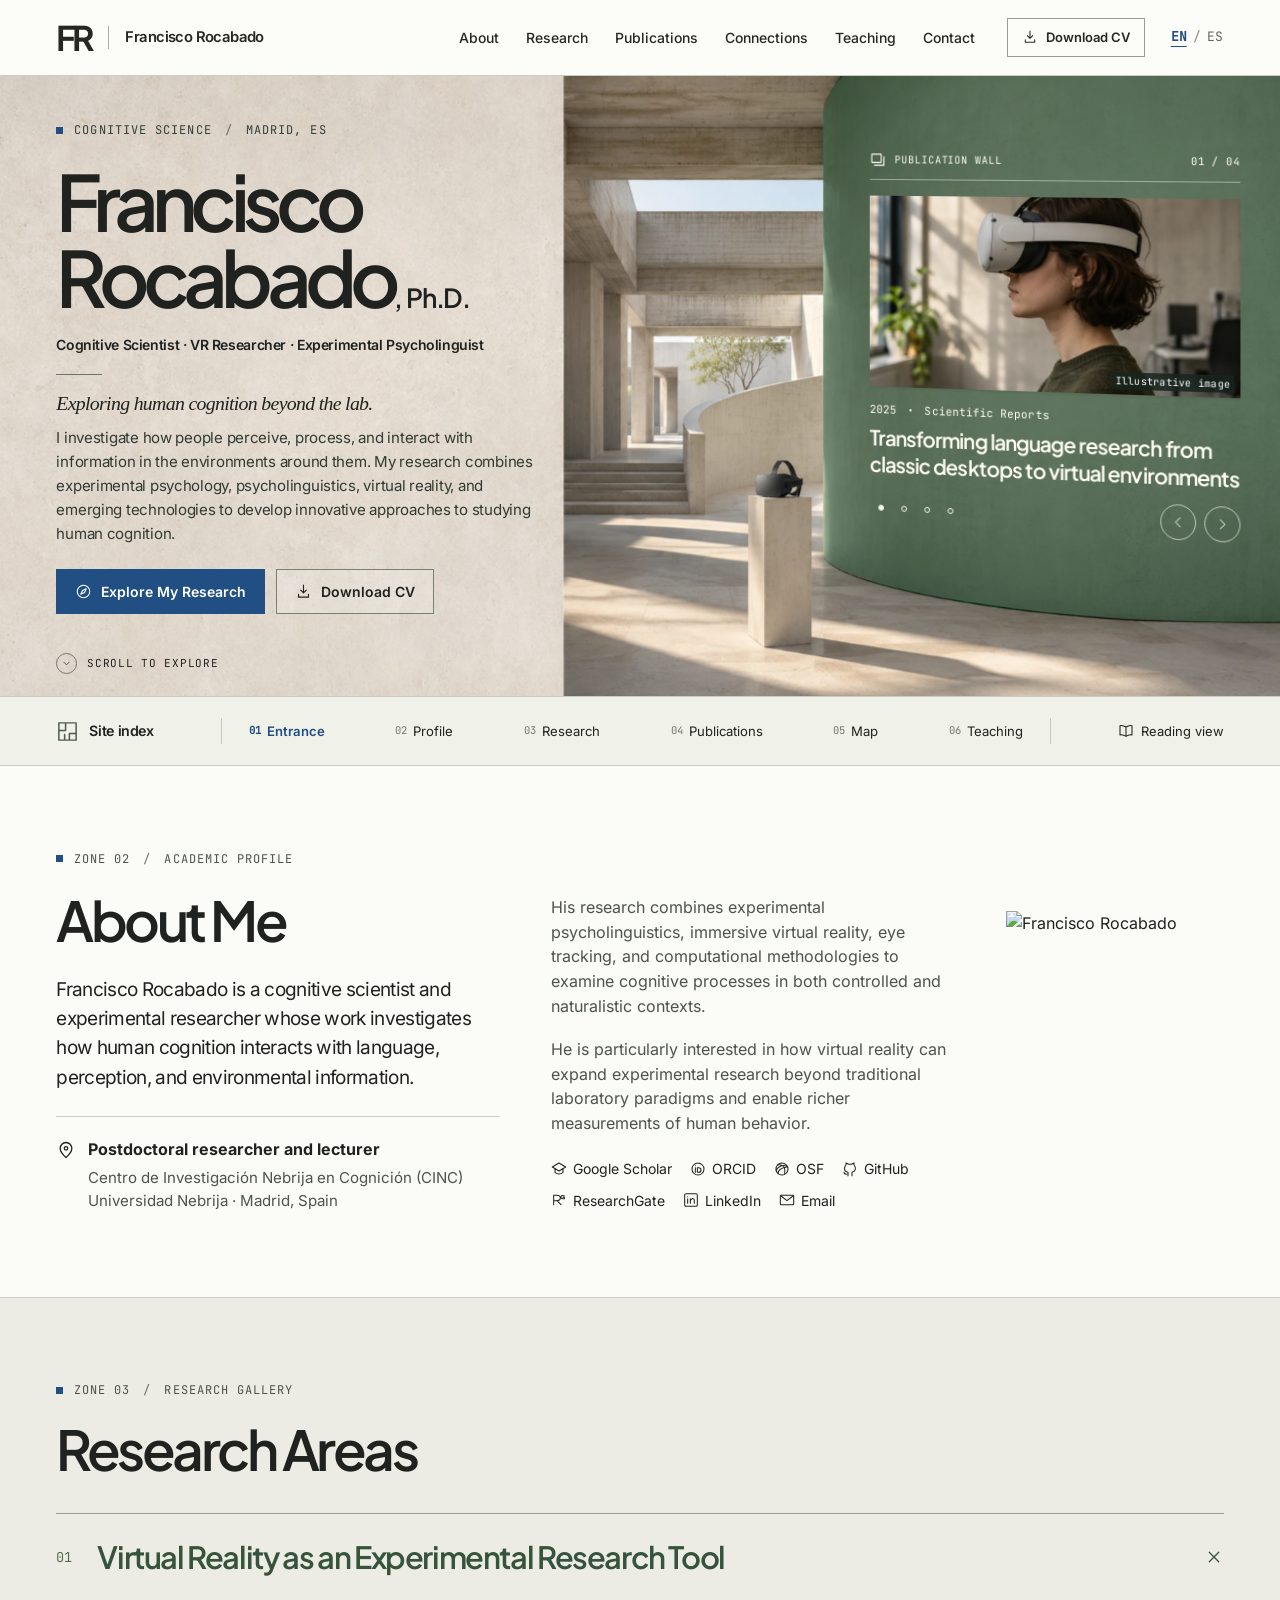
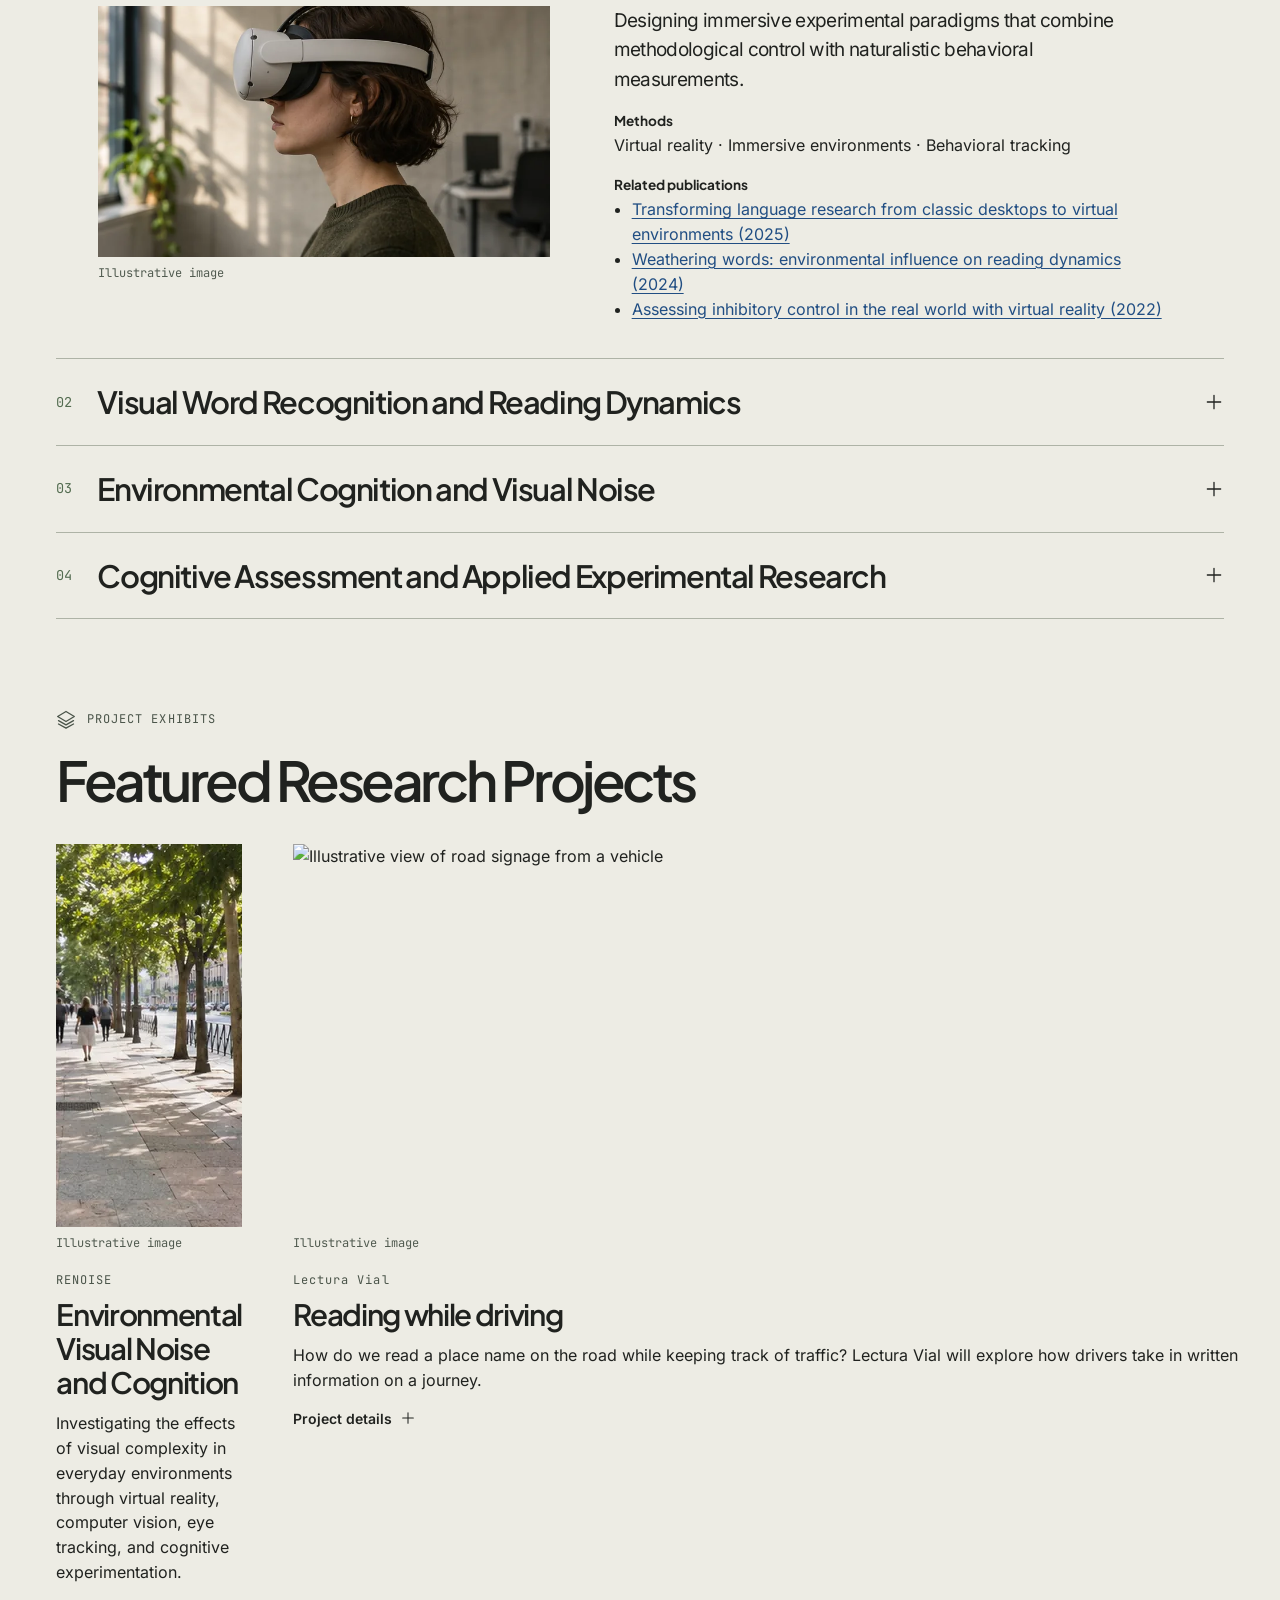
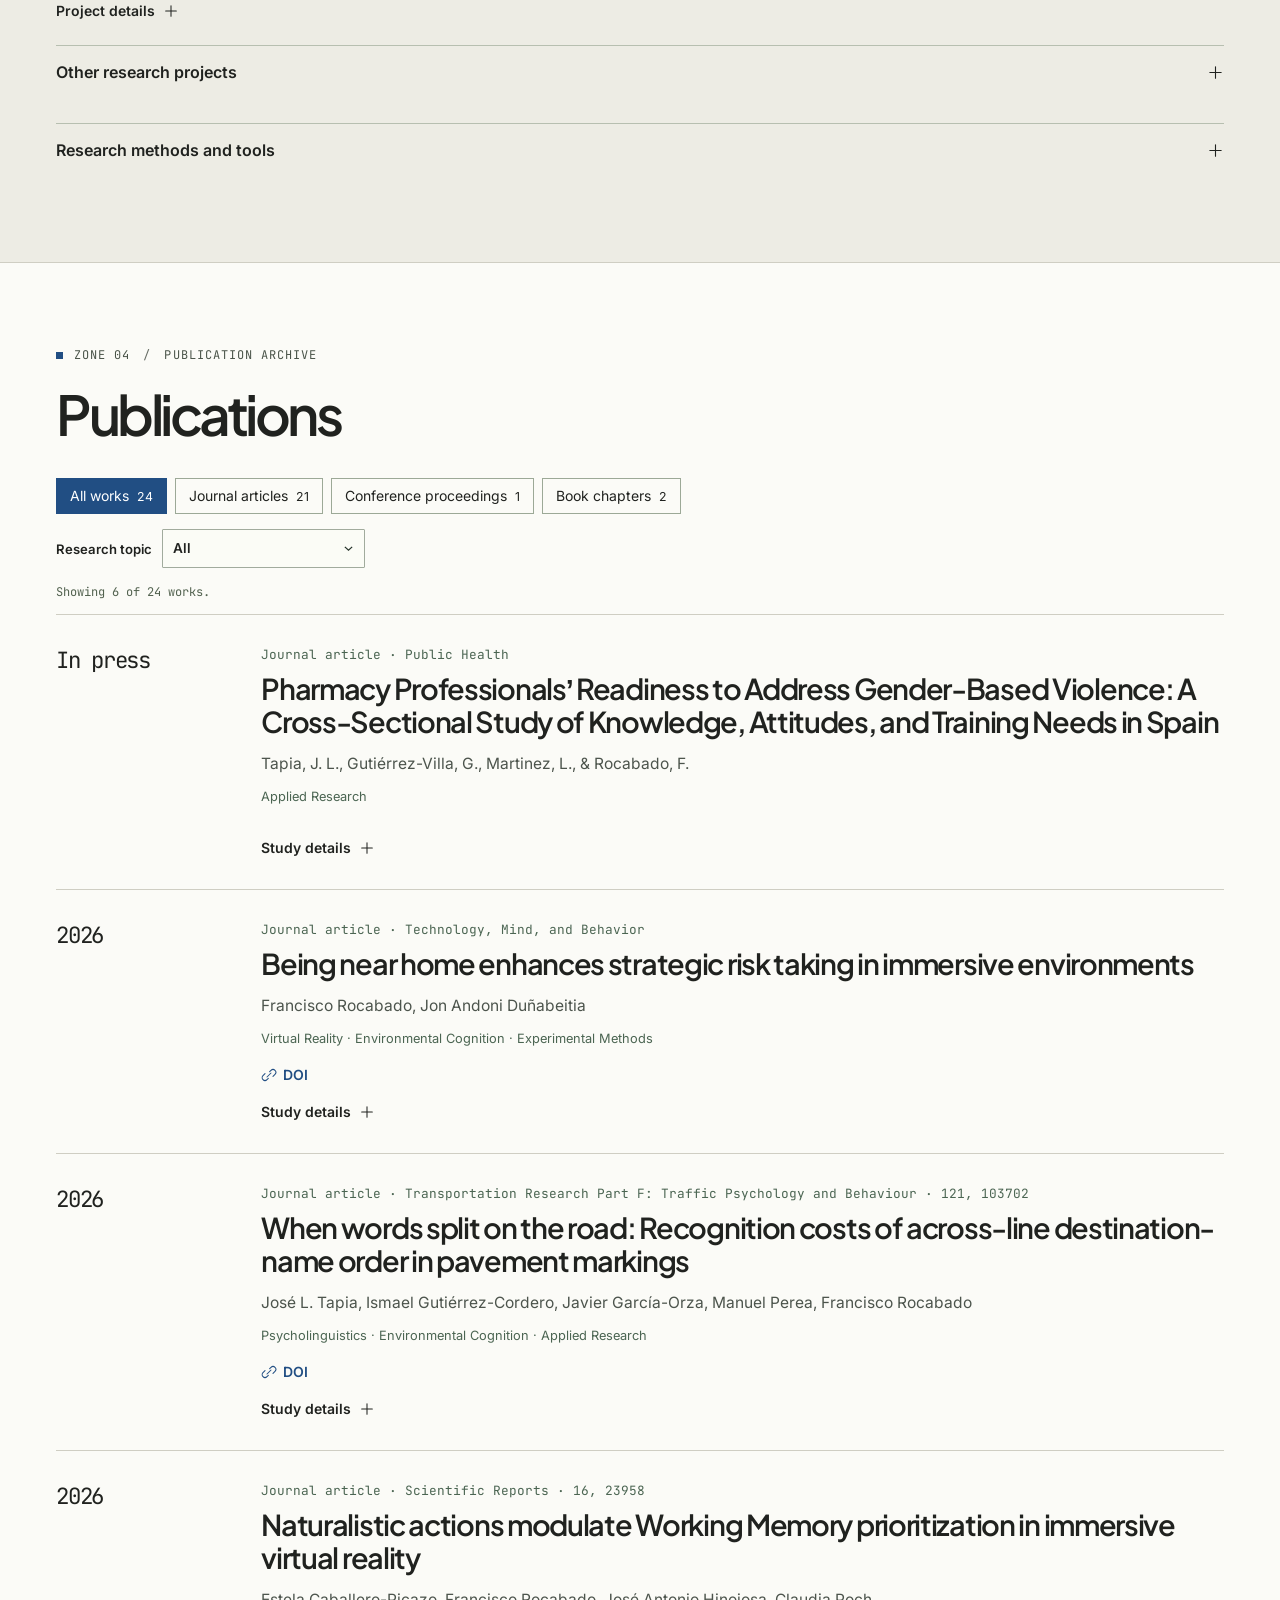
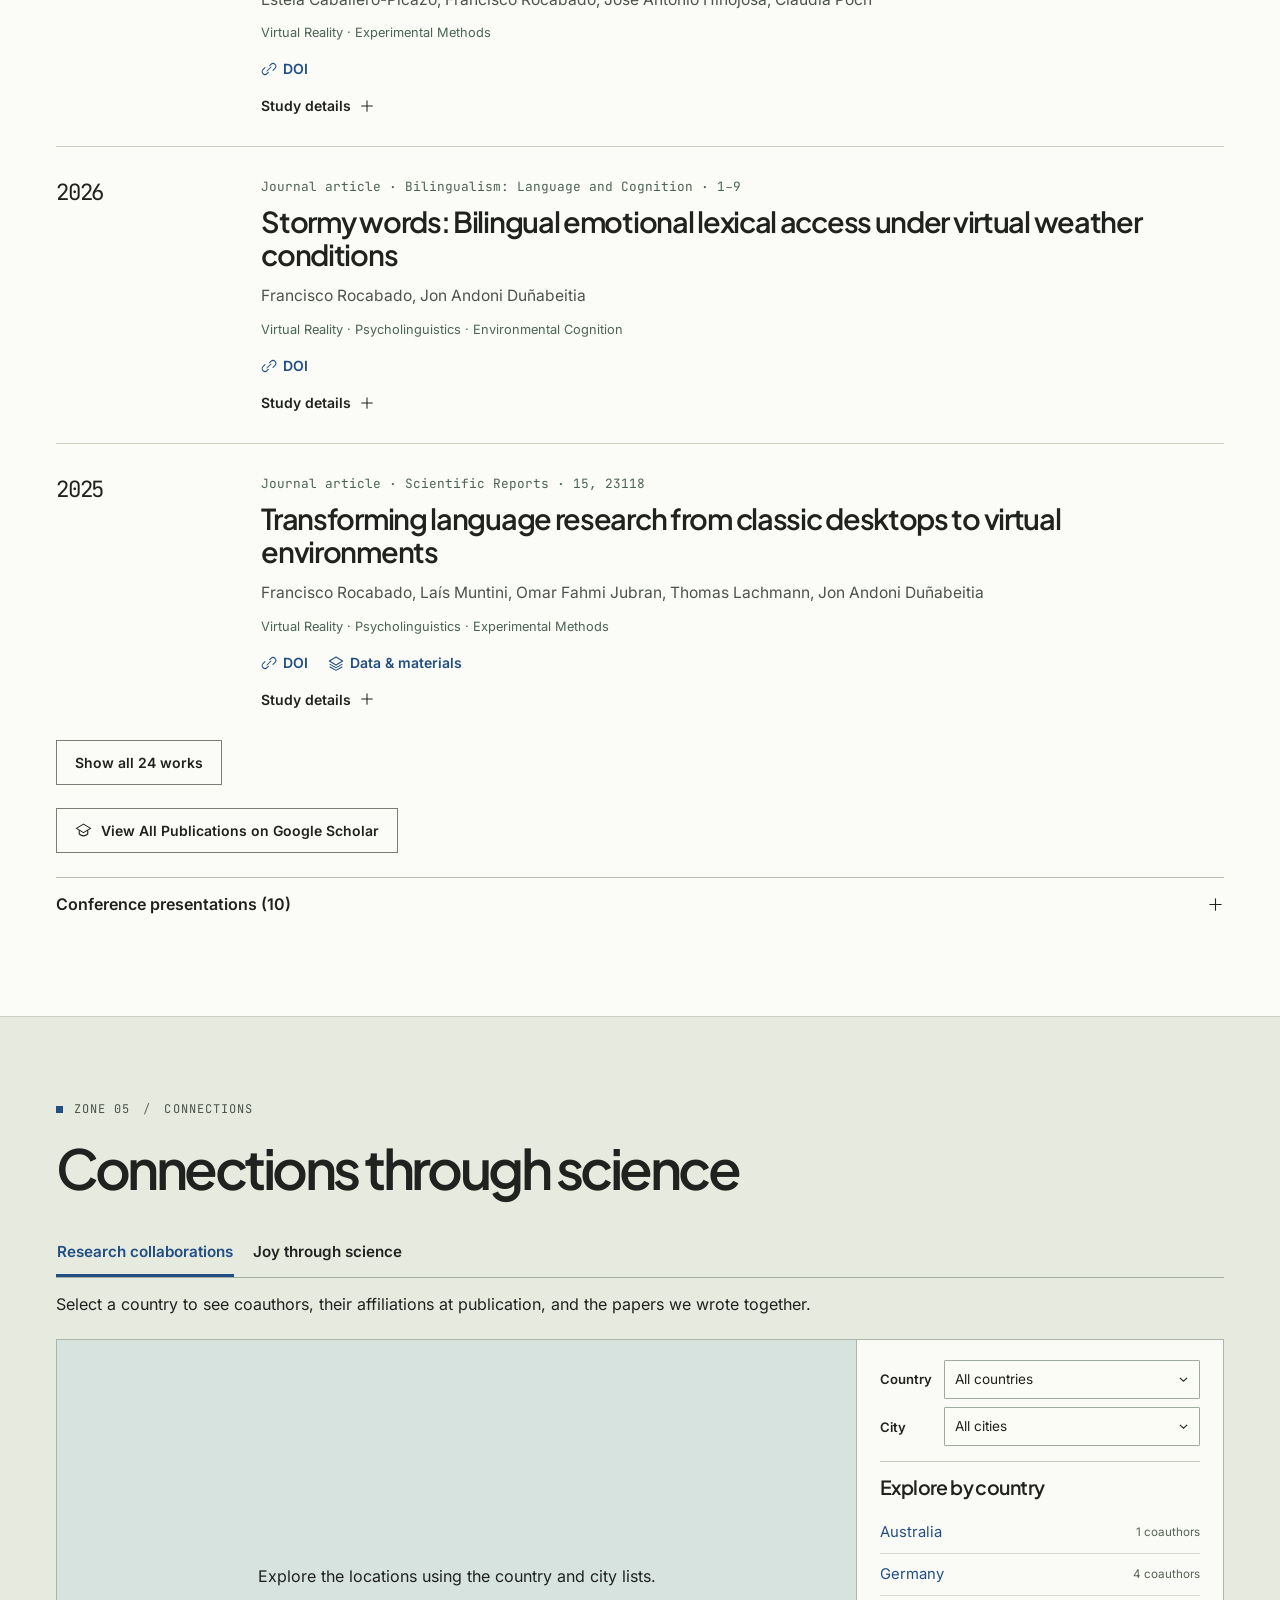
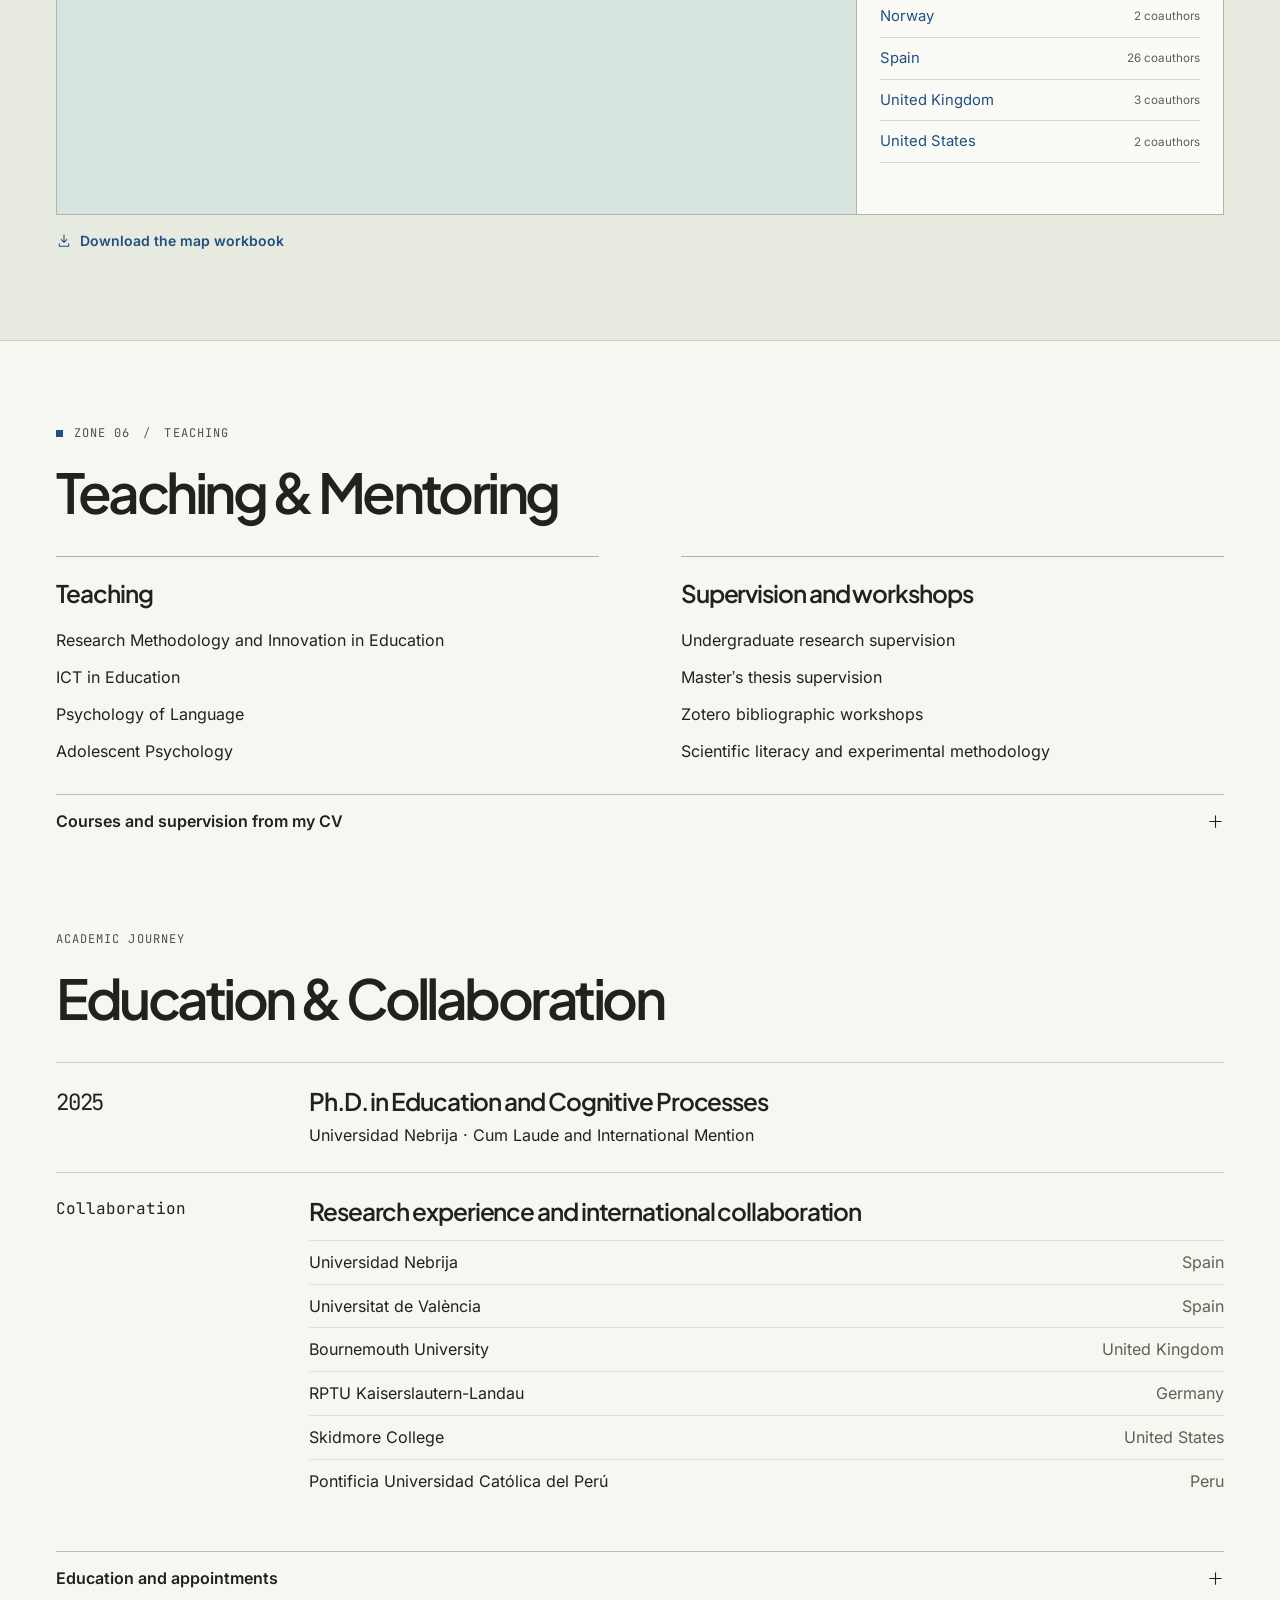
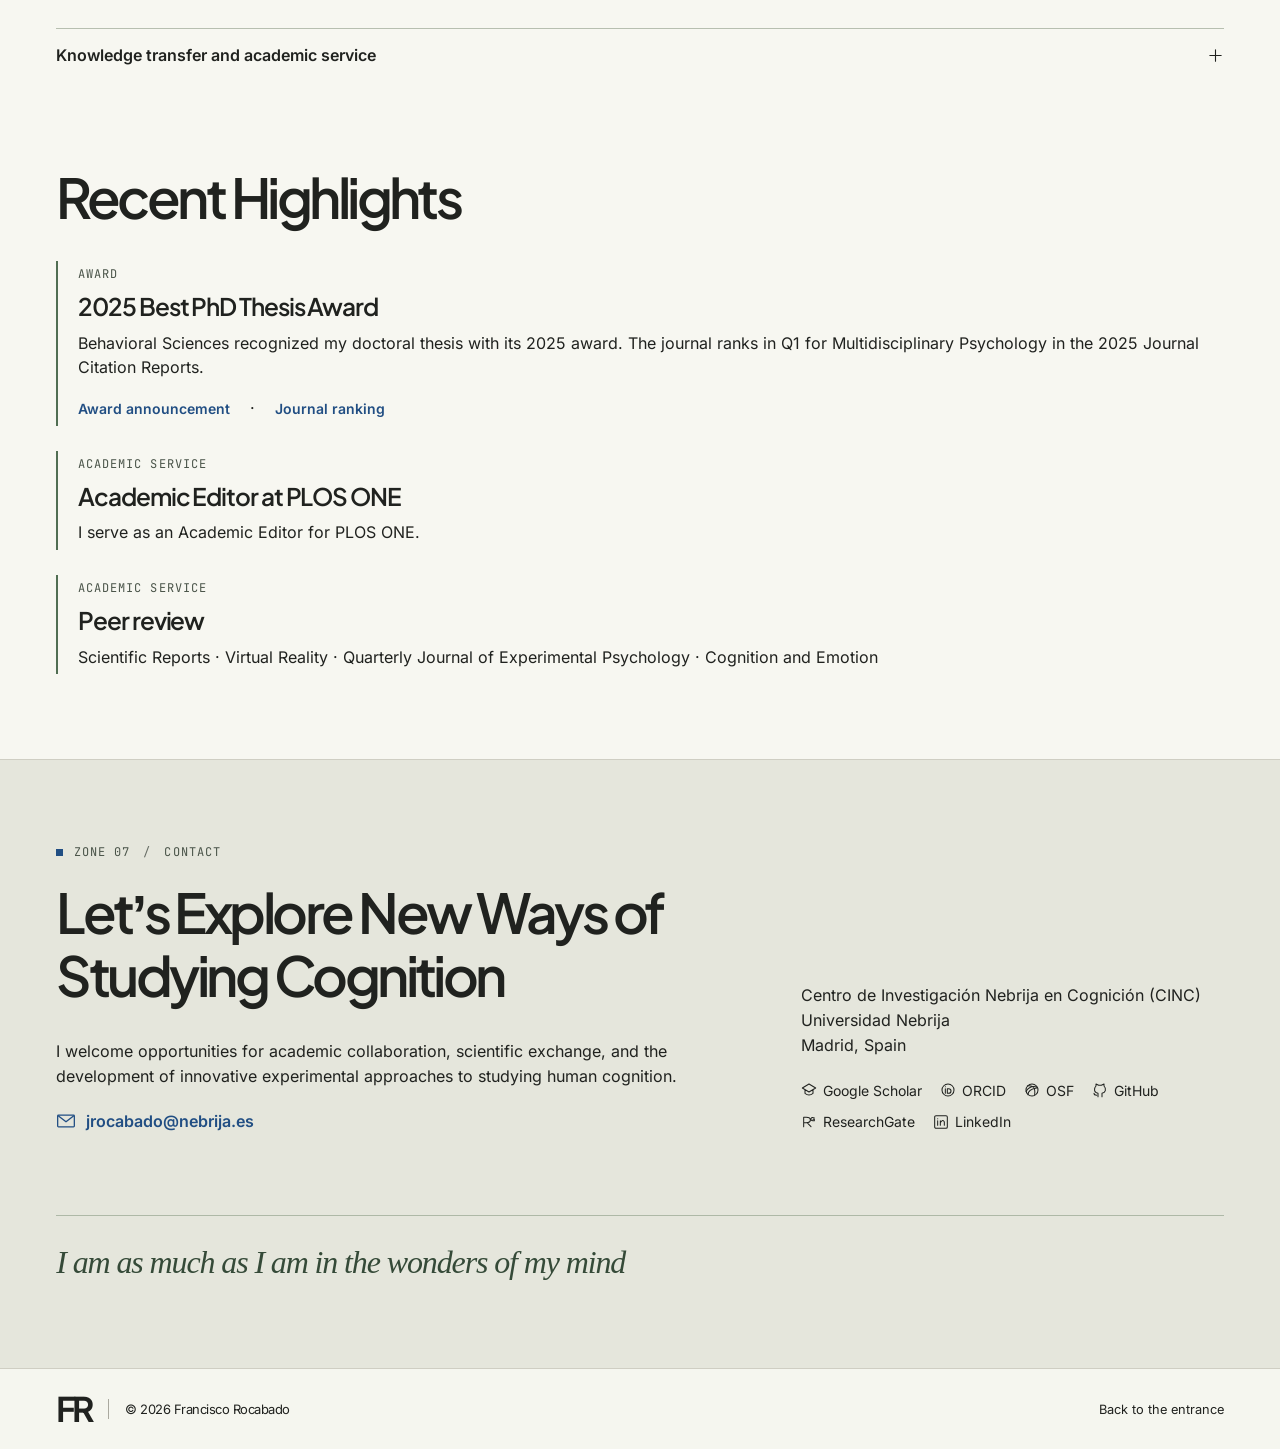
==== commit e41d8c22: "Add files via upload" ====
--- a/index.html
+++ b/index.html
@@ -1,46 +1,55 @@
 <!doctype html>
 <html lang="en"><head><meta charset="utf-8"><meta name="viewport" content="width=device-width,initial-scale=1"><meta name="theme-color" content="#f7f6f1">
-<title>Francisco Rocabado, Ph.D. — Research Pavilion</title><meta name="description" content="Explore Francisco Rocabado’s research pavilion. Publications, research, teaching, and open science in virtual reality, psycholinguistics, and environmental cognition.">
+<title>Francisco Rocabado, Ph.D. — Academic Portfolio</title><meta name="description" content="Francisco Rocabado’s academic portfolio. Explore publications, teaching, and international collaborations in virtual reality, psycholinguistics, and environmental cognition.">
 <link rel="canonical" href="https://francisco-rocabado-pavilion.frozenaster4.chatgpt.site/index.html">
-<meta property="og:title" content="Francisco Rocabado · Research Pavilion"><meta property="og:description" content="Explore Francisco Rocabado’s research pavilion. Publications, research, teaching, and open science in virtual reality, psycholinguistics, and environmental cognition."><meta property="og:type" content="profile"><meta property="og:locale" content="en_GB"><meta property="og:image" content="https://francisco-rocabado-pavilion.frozenaster4.chatgpt.site/assets/pavilion.webp"><meta name="twitter:card" content="summary_large_image">
-<link rel="alternate" hreflang="en" href="index.html"><link rel="alternate" hreflang="es" href="es.html"><link rel="icon" href="assets/favicon.svg" type="image/svg+xml"><link rel="preload" as="image" href="assets/pavilion.webp"><link rel="stylesheet" href="fonts.css"><link rel="stylesheet" href="style.css">
-<script type="application/ld+json">{"@context":"https://schema.org","@type":"Person","name":"Francisco Rocabado","jobTitle":"Researcher and Lecturer","email":"jrocabado@nebrija.es","affiliation":{"@type":"CollegeOrUniversity","name":"Universidad Nebrija"},"sameAs":["https://scholar.google.es/citations?hl=es&user=ocK0iQYAAAAJ","https://orcid.org/0000-0002-4845-6950","https://osf.io/d3496/","https://www.researchgate.net/profile/Francisco-Rocabado","https://es.linkedin.com/in/francisco-rocabado-94b303119"],"knowsAbout":["Cognitive science","Virtual reality","Experimental psycholinguistics","Environmental cognition"]}</script><script>(function(){try{var lng=localStorage.getItem('pavilion.language');if(lng&&lng!==document.documentElement.lang&&['en','es'].includes(lng)){location.replace((lng==='es'?'es.html':'index.html')+location.search+location.hash)}if(localStorage.getItem('pavilion.view')==='reading'){document.documentElement.classList.add('reading')}}catch(e){}document.documentElement.classList.add('js')})()</script></head>
+<meta property="og:title" content="Francisco Rocabado · Academic Portfolio"><meta property="og:description" content="Francisco Rocabado’s academic portfolio. Explore publications, teaching, and international collaborations in virtual reality, psycholinguistics, and environmental cognition."><meta property="og:type" content="profile"><meta property="og:locale" content="en_GB"><meta property="og:image" content="https://francisco-rocabado-pavilion.frozenaster4.chatgpt.site/assets/pavilion.webp"><meta name="twitter:card" content="summary_large_image">
+<link rel="alternate" hreflang="en" href="index.html"><link rel="alternate" hreflang="es" href="es.html"><link rel="icon" href="assets/favicon.svg" type="image/svg+xml"><link rel="preload" as="image" href="assets/pavilion.webp"><link rel="stylesheet" href="fonts.css"><link rel="stylesheet" href="assets/map/vendor/leaflet.css"><link rel="stylesheet" href="style.css"><link rel="stylesheet" href="connections.css">
+<script type="application/ld+json">{"@context":"https://schema.org","@type":"Person","name":"Francisco Rocabado","jobTitle":"Postdoctoral researcher and lecturer","email":"jrocabado@nebrija.es","affiliation":{"@type":"CollegeOrUniversity","name":"Universidad Nebrija"},"sameAs":["https://scholar.google.es/citations?hl=es&user=ocK0iQYAAAAJ","https://orcid.org/0000-0002-4845-6950","https://osf.io/d3496/","https://github.com/f-rocabado","https://www.researchgate.net/profile/Francisco-Rocabado","https://es.linkedin.com/in/francisco-rocabado-94b303119"],"knowsAbout":["Cognitive science","Virtual reality","Experimental psycholinguistics","Environmental cognition"]}</script><script>(function(){try{var lng=localStorage.getItem('pavilion.language');if(lng&&lng!==document.documentElement.lang&&['en','es'].includes(lng)){location.replace((lng==='es'?'es.html':'index.html')+location.search+location.hash)}if(localStorage.getItem('pavilion.view')==='reading'){document.documentElement.classList.add('reading')}}catch(e){}document.documentElement.classList.add('js')})()</script></head>
 <body><a class="skip" href="#main">Skip to main content</a>
 <header class="site-header"><a class="brand" href="#entrance" aria-label="Francisco Rocabado, entrance"><strong>FR</strong><span>Francisco Rocabado</span></a>
-<nav id="main-nav" class="main-nav" aria-label="Main navigation"><a href="#about">About</a><a href="#research">Research</a><a href="#publications">Publications</a><a href="#open-science">Open Science</a><a href="#teaching">Teaching</a><a href="#contact">Contact</a><a class="mobile-cv" href="assets/francisco-rocabado-cv-en.pdf" download><svg aria-hidden="true" focusable="false" class="icon " viewBox="0 0 24 24" fill="none" stroke="currentColor" stroke-width="1.55" stroke-linecap="round" stroke-linejoin="round"><path d="M12 3v11m-4-4 4 4 4-4M5 16v4h14v-4"/></svg>Download CV</a></nav>
+<nav id="main-nav" class="main-nav" aria-label="Main navigation"><a href="#about">About</a><a href="#research">Research</a><a href="#publications">Publications</a><a href="#connections">Connections</a><a href="#teaching">Teaching</a><a href="#contact">Contact</a><a class="mobile-cv" href="assets/francisco-rocabado-cv-en.pdf" download><svg aria-hidden="true" focusable="false" class="icon " viewBox="0 0 24 24" fill="none" stroke="currentColor" stroke-width="1.55" stroke-linecap="round" stroke-linejoin="round"><path d="M12 3v11m-4-4 4 4 4-4M5 16v4h14v-4"/></svg>Download CV</a></nav>
 <div class="nav-actions"><a class="header-cv" href="assets/francisco-rocabado-cv-en.pdf" download><svg aria-hidden="true" focusable="false" class="icon " viewBox="0 0 24 24" fill="none" stroke="currentColor" stroke-width="1.55" stroke-linecap="round" stroke-linejoin="round"><path d="M12 3v11m-4-4 4 4 4-4M5 16v4h14v-4"/></svg>Download CV</a><div class="lang" aria-label="Language"><a lang="en" hreflang="en" data-lang="en" href="index.html" aria-current="true">EN</a><span>/</span><a lang="es" hreflang="es" data-lang="es" href="es.html" >ES</a></div><button id="menu-button" aria-expanded="false" aria-controls="main-nav" aria-label="Navigation menu"><svg aria-hidden="true" focusable="false" class="icon " viewBox="0 0 24 24" fill="none" stroke="currentColor" stroke-width="1.55" stroke-linecap="round" stroke-linejoin="round"><path d="M3 7h18M3 12h18M3 17h18"/></svg><svg aria-hidden="true" focusable="false" class="icon " viewBox="0 0 24 24" fill="none" stroke="currentColor" stroke-width="1.55" stroke-linecap="round" stroke-linejoin="round"><path d="m5 5 14 14M19 5 5 19"/></svg></button></div></header>
-<main id="main"><section id="entrance" class="hero" aria-label="Research pavilion entrance">
+<main id="main"><section id="entrance" class="hero" aria-label="Introduction">
 <div class="space" aria-hidden="true"><div class="scene-plate"></div><div class="wall-tint"></div><div class="near-wall"></div><div class="pedestal"></div></div>
-<div class="hero-copy"><div class="eyebrow hero-label"><i class="marker"></i>RESEARCH PAVILION<span class="slash">/</span> MADRID, ES</div>
+<div class="hero-copy"><div class="eyebrow hero-label"><i class="marker"></i>COGNITIVE SCIENCE<span class="slash">/</span> MADRID, ES</div>
 <h1>Francisco<br><span class="surname">Rocabado<span class="degree">, Ph.D.</span></span></h1>
 <p class="descriptor">Cognitive Scientist · VR Researcher · Experimental Psycholinguist</p><div class="intro-rule"></div><p class="hero-subtitle">Exploring human cognition beyond the lab.</p><p class="hero-summary">I investigate how people perceive, process, and interact with information in the environments around them. My research combines experimental psychology, psycholinguistics, virtual reality, and emerging technologies to develop innovative approaches to studying human cognition.</p>
 <div class="hero-actions"><a class="button primary" href="#research"><svg aria-hidden="true" focusable="false" class="icon " viewBox="0 0 24 24" fill="none" stroke="currentColor" stroke-width="1.55" stroke-linecap="round" stroke-linejoin="round"><circle cx="12" cy="12" r="8.8"/><path d="m15.8 8.2-2.4 5.2-5.2 2.4 2.4-5.2z"/></svg>Explore My Research</a><a class="button secondary" href="assets/francisco-rocabado-cv-en.pdf" download><svg aria-hidden="true" focusable="false" class="icon " viewBox="0 0 24 24" fill="none" stroke="currentColor" stroke-width="1.55" stroke-linecap="round" stroke-linejoin="round"><path d="M12 3v11m-4-4 4 4 4-4M5 16v4h14v-4"/></svg>Download CV</a></div></div>
 <div class="wall-position"><section class="wall-display" tabindex="0" aria-roledescription="carousel" aria-label="Publication projection wall">
 <div class="wall-heading"><span><svg aria-hidden="true" focusable="false" class="icon " viewBox="0 0 24 24" fill="none" stroke="currentColor" stroke-width="1.55" stroke-linecap="round" stroke-linejoin="round"><rect x="3" y="4" width="14" height="12" rx=".7"/><path d="M7 20h14V8"/></svg>PUBLICATION WALL</span><span id="wall-count">01 / 04</span></div>
-<div class="slide-viewport"><div class="slide-track"><article class="slide" id="wall-language-vr" aria-label="01 / 04"><a class="projection-link" href="#pub-language-vr" data-pub="language-vr"><div class="projection-image "><img src="assets/exhibit-vr.webp" alt="Illustration of a participant wearing a virtual reality headset in a research setting" width="766" height="510" fetchpriority="high"><span class="image-type">Illustrative image</span></div><div class="slide-meta">2025 <b>·</b> Scientific Reports</div><h2>Transforming language research from classic desktops to virtual environments</h2></a></article><article class="slide" id="wall-weathering-words" aria-label="02 / 04"><a class="projection-link" href="#pub-weathering-words" data-pub="weathering-words"><div class="projection-image original-figure"><img src="assets/weather-figure.webp" alt="Published participant views of the sunny and rainy reading environments. Figure 2, Rocabado et al. (2024), CC BY 4.0." width="766" height="510" loading="lazy"><span class="image-type">Published figure 2</span></div><div class="slide-meta">2024 <b>·</b> Frontiers in Psychology</div><h2>Weathering words: environmental influence on reading dynamics</h2></a></article><article class="slide" id="wall-emoji-processing" aria-label="03 / 04"><a class="projection-link" href="#pub-emoji-processing" data-pub="emoji-processing"><div class="projection-image "><img src="assets/exhibit-words.webp" alt="Illustrative reading stimulus with type and an emoji" width="766" height="510" loading="lazy"><span class="image-type">Illustrative image</span></div><div class="slide-meta">2023 <b>·</b> Computers in Human Behavior</div><h2>Exploring the (lack of) facilitative effect of emoji for word processing</h2></a></article><article class="slide" id="wall-inhibitory-control" aria-label="04 / 04"><a class="projection-link" href="#pub-inhibitory-control" data-pub="inhibitory-control"><div class="projection-image "><img src="assets/exhibit-assessment.webp" alt="Illustrative experimental workstation with a headset and visual stimuli" width="766" height="510" loading="lazy"><span class="image-type">Illustrative image</span></div><div class="slide-meta">2022 <b>·</b> Behavioral Sciences</div><h2>Assessing inhibitory control in the real world with virtual reality</h2></a></article></div></div>
-<div class="slide-controls"><div class="dots"><a href="#wall-language-vr" role="button" aria-label="Show publication 1" aria-current="true" data-slide="0"><i></i></a><a href="#wall-weathering-words" role="button" aria-label="Show publication 2"  data-slide="1"><i></i></a><a href="#wall-emoji-processing" role="button" aria-label="Show publication 3"  data-slide="2"><i></i></a><a href="#wall-inhibitory-control" role="button" aria-label="Show publication 4"  data-slide="3"><i></i></a></div><div class="arrows"><button data-move="-1" aria-label="Previous publication"><svg aria-hidden="true" focusable="false" class="icon prev" viewBox="0 0 24 24" fill="none" stroke="currentColor" stroke-width="1.55" stroke-linecap="round" stroke-linejoin="round"><path d="m9 5 7 7-7 7"/></svg></button><button data-move="1" aria-label="Next publication"><svg aria-hidden="true" focusable="false" class="icon " viewBox="0 0 24 24" fill="none" stroke="currentColor" stroke-width="1.55" stroke-linecap="round" stroke-linejoin="round"><path d="m9 5 7 7-7 7"/></svg></button></div></div>
+<div class="slide-viewport"><div class="slide-track"><article class="slide" id="wall-language-vr" aria-label="01 / 04"><a class="projection-link" href="#pub-language-vr" data-pub="language-vr"><div class="projection-image "><img src="assets/exhibit-vr.webp" alt="Illustration of a participant wearing a virtual reality headset in a research setting" width="766" height="510" fetchpriority="high"><span class="image-type">Illustrative image</span></div><div class="slide-meta">2025 <b>·</b> Scientific Reports</div><h2>Transforming language research from classic desktops to virtual environments</h2></a></article><article class="slide" id="wall-road-markings" aria-label="02 / 04"><a class="projection-link" href="#pub-road-markings" data-pub="road-markings"><div class="projection-image "><img src="assets/project-lectura-vial.webp" alt="Illustrative view of road signs through a windscreen" width="766" height="510" loading="lazy"><span class="image-type">Illustrative image</span></div><div class="slide-meta">2026 <b>·</b> Transportation Research Part F: Traffic Psychology and Behaviour</div><h2>When words split on the road</h2></a></article><article class="slide" id="wall-weathering-words" aria-label="03 / 04"><a class="projection-link" href="#pub-weathering-words" data-pub="weathering-words"><div class="projection-image original-figure"><img src="assets/weather-figure.webp" alt="Published participant views of the sunny and rainy reading environments. Figure 2, Rocabado et al. (2024), CC BY 4.0." width="766" height="510" loading="lazy"><span class="image-type">Published figure 2</span></div><div class="slide-meta">2024 <b>·</b> Frontiers in Psychology</div><h2>Weathering words: environmental influence on reading dynamics</h2></a></article><article class="slide" id="wall-emoji-processing" aria-label="04 / 04"><a class="projection-link" href="#pub-emoji-processing" data-pub="emoji-processing"><div class="projection-image "><img src="assets/exhibit-words.webp" alt="Illustrative reading stimulus with type and an emoji" width="766" height="510" loading="lazy"><span class="image-type">Illustrative image</span></div><div class="slide-meta">2023 <b>·</b> Computers in Human Behavior</div><h2>Exploring the (lack of) facilitative effect of emoji for word processing</h2></a></article></div></div>
+<div class="slide-controls"><div class="dots"><a href="#wall-language-vr" role="button" aria-label="Show publication 1" aria-current="true" data-slide="0"><i></i></a><a href="#wall-road-markings" role="button" aria-label="Show publication 2"  data-slide="1"><i></i></a><a href="#wall-weathering-words" role="button" aria-label="Show publication 3"  data-slide="2"><i></i></a><a href="#wall-emoji-processing" role="button" aria-label="Show publication 4"  data-slide="3"><i></i></a></div><div class="arrows"><button data-move="-1" aria-label="Previous publication"><svg aria-hidden="true" focusable="false" class="icon prev" viewBox="0 0 24 24" fill="none" stroke="currentColor" stroke-width="1.55" stroke-linecap="round" stroke-linejoin="round"><path d="m9 5 7 7-7 7"/></svg></button><button data-move="1" aria-label="Next publication"><svg aria-hidden="true" focusable="false" class="icon " viewBox="0 0 24 24" fill="none" stroke="currentColor" stroke-width="1.55" stroke-linecap="round" stroke-linejoin="round"><path d="m9 5 7 7-7 7"/></svg></button></div></div>
 <span class="sr" aria-live="polite" id="wall-status"></span></section></div>
 <a href="#about" class="scroll-cue"><svg aria-hidden="true" focusable="false" class="icon " viewBox="0 0 24 24" fill="none" stroke="currentColor" stroke-width="1.55" stroke-linecap="round" stroke-linejoin="round"><path d="m6 9 6 6 6-6"/></svg><span>SCROLL TO EXPLORE</span></a>
 </section>
-<div class="directory" id="pavilion-index"><div class="directory-title"><svg aria-hidden="true" focusable="false" class="icon " viewBox="0 0 24 24" fill="none" stroke="currentColor" stroke-width="1.55" stroke-linecap="round" stroke-linejoin="round"><path d="M3 3h18v18H3zm0 8h7V3m4 18v-7h7M9 15v6"/></svg><span>Pavilion index</span></div>
-<nav aria-label="Pavilion zones"><a href="#entrance" aria-current="location"><small>01</small>Entrance</a><a href="#about" ><small>02</small>Profile</a><a href="#research" ><small>03</small>Research</a><a href="#publications" ><small>04</small>Publications</a><a href="#open-science" ><small>05</small>Toolkit</a><a href="#teaching" ><small>06</small>Teaching</a></nav>
+<div class="directory" id="site-index"><div class="directory-title"><svg aria-hidden="true" focusable="false" class="icon " viewBox="0 0 24 24" fill="none" stroke="currentColor" stroke-width="1.55" stroke-linecap="round" stroke-linejoin="round"><path d="M3 3h18v18H3zm0 8h7V3m4 18v-7h7M9 15v6"/></svg><span>Site index</span></div>
+<nav aria-label="Portfolio sections"><a href="#entrance" aria-current="location"><small>01</small>Entrance</a><a href="#about" ><small>02</small>Profile</a><a href="#research" ><small>03</small>Research</a><a href="#publications" ><small>04</small>Publications</a><a href="#connections" ><small>05</small>Map</a><a href="#teaching" ><small>06</small>Teaching</a></nav>
 <button id="view-toggle" aria-pressed="false" data-reading="Reading view" data-spatial="Spatial view"><svg aria-hidden="true" focusable="false" class="icon " viewBox="0 0 24 24" fill="none" stroke="currentColor" stroke-width="1.55" stroke-linecap="round" stroke-linejoin="round"><path d="M3 4c3-1 6 0 9 2 3-2 6-3 9-2v14c-3-1-6 0-9 2-3-2-6-3-9-2zM12 6v14"/></svg><span>Reading view</span></button></div>
 <section id="about" class="zone light-zone"><div class="inner"><div class="section-top"><div class="eyebrow"><i class="marker"></i>ZONE 02 <span class="slash">/</span> ACADEMIC PROFILE</div></div>
-<div class="about-layout"><div class="about-intro"><h2>About Me</h2><p class="lead">Francisco Rocabado is a cognitive scientist and experimental researcher whose work investigates how human cognition interacts with language, perception, and environmental information.</p><div class="affiliation"><svg aria-hidden="true" focusable="false" class="icon " viewBox="0 0 24 24" fill="none" stroke="currentColor" stroke-width="1.55" stroke-linecap="round" stroke-linejoin="round"><path d="M19 10c0 5-7 11-7 11s-7-6-7-11a7 7 0 1 1 14 0Z"/><circle cx="12" cy="10" r="2.1"/></svg><div><strong>Researcher and Lecturer</strong><span>Centro de Investigación Nebrija en Cognición (CINC)<br>Universidad Nebrija · Madrid, Spain</span></div></div></div>
-<div class="about-copy"><p>His research combines experimental psycholinguistics, immersive virtual reality, eye tracking, and computational methodologies to examine cognitive processes in both controlled and naturalistic contexts.</p><p>He is particularly interested in how virtual reality can expand experimental research beyond traditional laboratory paradigms and enable richer measurements of human behavior.</p><div class="profiles"><a class="profile-link" href="https://scholar.google.es/citations?hl=es&amp;user=ocK0iQYAAAAJ" target="_blank" rel="noopener noreferrer"><svg aria-hidden="true" focusable="false" class="icon " viewBox="0 0 24 24" fill="none" stroke="currentColor" stroke-width="1.55" stroke-linecap="round" stroke-linejoin="round"><path d="m2 9 10-6 10 6-10 6zM6 12v5q6 5 12 0v-5"/></svg>Google Scholar</a><a class="profile-link" href="https://orcid.org/0000-0002-4845-6950" target="_blank" rel="noopener noreferrer"><svg aria-hidden="true" focusable="false" class="icon " viewBox="0 0 24 24" fill="none" stroke="currentColor" stroke-width="1.55" stroke-linecap="round" stroke-linejoin="round"><circle cx="12" cy="12" r="9"/><path d="M8 10v7m3-7h2a3.5 3.5 0 0 1 0 7h-2zM8 7h.1"/></svg>ORCID</a><a class="profile-link" href="https://osf.io/d3496/" target="_blank" rel="noopener noreferrer"><svg aria-hidden="true" focusable="false" class="icon " viewBox="0 0 24 24" fill="none" stroke="currentColor" stroke-width="1.55" stroke-linecap="round" stroke-linejoin="round"><circle cx="12" cy="12" r="9"/><path d="M5 6q13-2 11 13M3 14q7-10 17-6M6 19q0-8 13-10"/></svg>OSF</a><span class="profile-link pending"><svg aria-hidden="true" focusable="false" class="icon " viewBox="0 0 24 24" fill="none" stroke="currentColor" stroke-width="1.55" stroke-linecap="round" stroke-linejoin="round"><path d="M7 20c-3 0-4-2-4-3m6 5v-5c-4-1-6-3-5-7 0-2 1-3 2-4V3l4 2h4l4-2v3c2 2 3 4 2 7-.6 2-2.5 3.5-5 4v5"/></svg>GitHub<small>Pending</small></span><a class="profile-link" href="https://www.researchgate.net/profile/Francisco-Rocabado" target="_blank" rel="noopener noreferrer"><svg aria-hidden="true" focusable="false" class="icon " viewBox="0 0 24 24" fill="none" stroke="currentColor" stroke-width="1.55" stroke-linecap="round" stroke-linejoin="round"><path d="M4 19V5h4q6 0 6 4t-6 4H4m5 0 6 6m5-13q-4-2-5 1t3 3h2v-2h-2"/></svg>ResearchGate</a><a class="profile-link" href="https://es.linkedin.com/in/francisco-rocabado-94b303119" target="_blank" rel="noopener noreferrer"><svg aria-hidden="true" focusable="false" class="icon " viewBox="0 0 24 24" fill="none" stroke="currentColor" stroke-width="1.55" stroke-linecap="round" stroke-linejoin="round"><rect x="2.5" y="2.5" width="19" height="19" rx="2"/><path d="M7 10v7m0-10h.1M11 17v-7m0 3q4-6 6-1v5"/></svg>LinkedIn</a><a class="profile-link" href="mailto:jrocabado@nebrija.es"><svg aria-hidden="true" focusable="false" class="icon " viewBox="0 0 24 24" fill="none" stroke="currentColor" stroke-width="1.55" stroke-linecap="round" stroke-linejoin="round"><rect x="2" y="5" width="20" height="14" rx="1"/><path d="m3 6 9 7 9-7"/></svg>Email</a></div></div>
-<figure class="portrait"><div class="portrait-mat"><span>FR</span></div><figcaption>Researcher portrait pending</figcaption></figure></div></div></section>
+<div class="about-layout"><div class="about-intro"><h2>About Me</h2><p class="lead">Francisco Rocabado is a cognitive scientist and experimental researcher whose work investigates how human cognition interacts with language, perception, and environmental information.</p><div class="affiliation"><svg aria-hidden="true" focusable="false" class="icon " viewBox="0 0 24 24" fill="none" stroke="currentColor" stroke-width="1.55" stroke-linecap="round" stroke-linejoin="round"><path d="M19 10c0 5-7 11-7 11s-7-6-7-11a7 7 0 1 1 14 0Z"/><circle cx="12" cy="10" r="2.1"/></svg><div><strong>Postdoctoral researcher and lecturer</strong><span>Centro de Investigación Nebrija en Cognición (CINC)<br>Universidad Nebrija · Madrid, Spain</span></div></div></div>
+<div class="about-copy"><p>His research combines experimental psycholinguistics, immersive virtual reality, eye tracking, and computational methodologies to examine cognitive processes in both controlled and naturalistic contexts.</p><p>He is particularly interested in how virtual reality can expand experimental research beyond traditional laboratory paradigms and enable richer measurements of human behavior.</p><div class="profiles"><a class="profile-link" href="https://scholar.google.es/citations?hl=es&amp;user=ocK0iQYAAAAJ" target="_blank" rel="noopener noreferrer"><svg aria-hidden="true" focusable="false" class="icon " viewBox="0 0 24 24" fill="none" stroke="currentColor" stroke-width="1.55" stroke-linecap="round" stroke-linejoin="round"><path d="m2 9 10-6 10 6-10 6zM6 12v5q6 5 12 0v-5"/></svg>Google Scholar</a><a class="profile-link" href="https://orcid.org/0000-0002-4845-6950" target="_blank" rel="noopener noreferrer"><svg aria-hidden="true" focusable="false" class="icon " viewBox="0 0 24 24" fill="none" stroke="currentColor" stroke-width="1.55" stroke-linecap="round" stroke-linejoin="round"><circle cx="12" cy="12" r="9"/><path d="M8 10v7m3-7h2a3.5 3.5 0 0 1 0 7h-2zM8 7h.1"/></svg>ORCID</a><a class="profile-link" href="https://osf.io/d3496/" target="_blank" rel="noopener noreferrer"><svg aria-hidden="true" focusable="false" class="icon " viewBox="0 0 24 24" fill="none" stroke="currentColor" stroke-width="1.55" stroke-linecap="round" stroke-linejoin="round"><circle cx="12" cy="12" r="9"/><path d="M5 6q13-2 11 13M3 14q7-10 17-6M6 19q0-8 13-10"/></svg>OSF</a><a class="profile-link" href="https://github.com/f-rocabado" target="_blank" rel="noopener noreferrer"><svg aria-hidden="true" focusable="false" class="icon " viewBox="0 0 24 24" fill="none" stroke="currentColor" stroke-width="1.55" stroke-linecap="round" stroke-linejoin="round"><path d="M7 20c-3 0-4-2-4-3m6 5v-5c-4-1-6-3-5-7 0-2 1-3 2-4V3l4 2h4l4-2v3c2 2 3 4 2 7-.6 2-2.5 3.5-5 4v5"/></svg>GitHub</a><a class="profile-link" href="https://www.researchgate.net/profile/Francisco-Rocabado" target="_blank" rel="noopener noreferrer"><svg aria-hidden="true" focusable="false" class="icon " viewBox="0 0 24 24" fill="none" stroke="currentColor" stroke-width="1.55" stroke-linecap="round" stroke-linejoin="round"><path d="M4 19V5h4q6 0 6 4t-6 4H4m5 0 6 6m5-13q-4-2-5 1t3 3h2v-2h-2"/></svg>ResearchGate</a><a class="profile-link" href="https://es.linkedin.com/in/francisco-rocabado-94b303119" target="_blank" rel="noopener noreferrer"><svg aria-hidden="true" focusable="false" class="icon " viewBox="0 0 24 24" fill="none" stroke="currentColor" stroke-width="1.55" stroke-linecap="round" stroke-linejoin="round"><rect x="2.5" y="2.5" width="19" height="19" rx="2"/><path d="M7 10v7m0-10h.1M11 17v-7m0 3q4-6 6-1v5"/></svg>LinkedIn</a><a class="profile-link" href="mailto:jrocabado@nebrija.es"><svg aria-hidden="true" focusable="false" class="icon " viewBox="0 0 24 24" fill="none" stroke="currentColor" stroke-width="1.55" stroke-linecap="round" stroke-linejoin="round"><rect x="2" y="5" width="20" height="14" rx="1"/><path d="m3 6 9 7 9-7"/></svg>Email</a></div></div>
+<figure class="portrait"><img src="assets/profile_FR.jpeg" loading="lazy" alt="Francisco Rocabado"></figure></div></div></section>
 <section id="research" class="zone research-zone"><div class="inner"><div class="eyebrow"><i class="marker"></i>ZONE 03 <span class="slash">/</span> RESEARCH GALLERY</div><h2>Research Areas</h2><div class="research-lines"><details class="research-item" id="area-vr" open><summary><span class="line-no mono">01</span><h3>Virtual Reality as an Experimental Research Tool</h3><svg aria-hidden="true" focusable="false" class="icon " viewBox="0 0 24 24" fill="none" stroke="currentColor" stroke-width="1.55" stroke-linecap="round" stroke-linejoin="round"><path d="M4 12h16M12 4v16"/></svg></summary><div class="area-content"><figure><a class="research-display" href="#pub-language-vr" data-pub="language-vr" aria-label="Transforming language research from classic desktops to virtual environments"><img loading="lazy" src="assets/exhibit-vr.webp" alt="Virtual Reality as an Experimental Research Tool"></a><figcaption>Illustrative image</figcaption></figure><div><p class="lead">Designing immersive experimental paradigms that combine methodological control with naturalistic behavioral measurements.</p><h4>Methods</h4><p>Virtual reality · Immersive environments · Behavioral tracking</p><h4>Related publications</h4><ul><li><a href="#pub-language-vr">Transforming language research from classic desktops to virtual environments (2025)</a></li><li><a href="#pub-weathering-words">Weathering words: environmental influence on reading dynamics (2024)</a></li><li><a href="#pub-inhibitory-control">Assessing inhibitory control in the real world with virtual reality (2022)</a></li></ul></div></div></details><details class="research-item" id="area-reading" ><summary><span class="line-no mono">02</span><h3>Visual Word Recognition and Reading Dynamics</h3><svg aria-hidden="true" focusable="false" class="icon " viewBox="0 0 24 24" fill="none" stroke="currentColor" stroke-width="1.55" stroke-linecap="round" stroke-linejoin="round"><path d="M4 12h16M12 4v16"/></svg></summary><div class="area-content"><figure><a class="research-display" href="#pub-weathering-words" data-pub="weathering-words" aria-label="Weathering words: environmental influence on reading dynamics"><img loading="lazy" src="assets/exhibit-words.webp" alt="Visual Word Recognition and Reading Dynamics"></a><figcaption>Illustrative image</figcaption></figure><div><p class="lead">Investigating visual word recognition, lexical processing, orthographic information, and the effects of environmental context on reading behavior.</p><h4>Methods</h4><p>Lexical decision · Reading tasks · Eye tracking</p><h4>Related publications</h4><ul><li><a href="#pub-weathering-words">Weathering words: environmental influence on reading dynamics (2024)</a></li><li><a href="#pub-emoji-processing">Exploring the (lack of) facilitative effect of emoji for word processing (2023)</a></li></ul></div></div></details><details class="research-item" id="area-noise" ><summary><span class="line-no mono">03</span><h3>Environmental Cognition and Visual Noise</h3><svg aria-hidden="true" focusable="false" class="icon " viewBox="0 0 24 24" fill="none" stroke="currentColor" stroke-width="1.55" stroke-linecap="round" stroke-linejoin="round"><path d="M4 12h16M12 4v16"/></svg></summary><div class="area-content"><figure><a class="research-display" href="#pub-weathering-words" data-pub="weathering-words" aria-label="Weathering words: environmental influence on reading dynamics"><img loading="lazy" src="assets/project-renoise.webp" alt="Environmental Cognition and Visual Noise"></a><figcaption>Illustrative image</figcaption></figure><div><p class="lead">Studying how environmental complexity and visual information influence attention, perception, memory, and cognitive performance.</p><h4>Methods</h4><p>360° environments · Mobile eye tracking · YOLO · SAM2 · OpenCV</p><h4>Related publications</h4><ul><li><a href="#pub-weathering-words">Weathering words: environmental influence on reading dynamics (2024)</a></li></ul><a class="text-link" href="#project-renoise">Related project · RENOISE</a></div></div></details><details class="research-item" id="area-assessment" ><summary><span class="line-no mono">04</span><h3>Cognitive Assessment and Applied Experimental Research</h3><svg aria-hidden="true" focusable="false" class="icon " viewBox="0 0 24 24" fill="none" stroke="currentColor" stroke-width="1.55" stroke-linecap="round" stroke-linejoin="round"><path d="M4 12h16M12 4v16"/></svg></summary><div class="area-content"><figure><a class="research-display" href="#pub-inhibitory-control" data-pub="inhibitory-control" aria-label="Assessing inhibitory control in the real world with virtual reality"><img loading="lazy" src="assets/exhibit-assessment.webp" alt="Cognitive Assessment and Applied Experimental Research"></a><figcaption>Illustrative image</figcaption></figure><div><p class="lead">Developing experimental methods to investigate cognition across contexts and populations, with an emphasis on ecological validity and meaningful behavioral measurement.</p><h4>Methods</h4><p>Behavioral assessment · Inhibitory control · Ecological validity</p><h4>Related publications</h4><ul><li><a href="#pub-inhibitory-control">Assessing inhibitory control in the real world with virtual reality (2022)</a></li></ul></div></div></details></div>
 <div class="project-heading"><div class="eyebrow"><svg aria-hidden="true" focusable="false" class="icon " viewBox="0 0 24 24" fill="none" stroke="currentColor" stroke-width="1.55" stroke-linecap="round" stroke-linejoin="round"><path d="m12 3 10 6-10 6L2 9zm-9 11 9 5 9-5m-18 4 9 5 9-5"/></svg>PROJECT EXHIBITS</div><h2>Featured Research Projects</h2></div>
-<div class="project-list"><article id="project-renoise" class="project"><figure><img src="assets/project-renoise.webp" loading="lazy" width="1152" height="383" alt="Illustrative streetscape with competing visual features"><figcaption>Illustrative image</figcaption></figure><div><span class="eyebrow">RENOISE</span><h3>Environmental Visual Noise and Cognition</h3><p>Investigating the effects of visual complexity in everyday environments through virtual reality, computer vision, eye tracking, and cognitive experimentation.</p><details><summary>Project details <svg aria-hidden="true" focusable="false" class="icon " viewBox="0 0 24 24" fill="none" stroke="currentColor" stroke-width="1.55" stroke-linecap="round" stroke-linejoin="round"><path d="M4 12h16M12 4v16"/></svg></summary><p>Everyday scenes bring together many competing sources of visual information. RENOISE uses 360-degree environments and mobile eye tracking to study what people look at. Computer vision tools including YOLO, SAM2, and OpenCV support the analysis of those environments.</p></details></div></article><article id="project-sonora" class="project"><figure><img src="assets/project-sonora.webp" loading="lazy" width="1152" height="383" alt="Illustrative view through a quiet metro carriage"><figcaption>Illustrative image</figcaption></figure><div><span class="eyebrow">SONORA</span><h3>Sound, Music, and Wellbeing in Urban Transportation</h3><p>Investigating how auditory environments and music influence subjective wellbeing and physiological responses in transportation contexts.</p><details><summary>Project details <svg aria-hidden="true" focusable="false" class="icon " viewBox="0 0 24 24" fill="none" stroke="currentColor" stroke-width="1.55" stroke-linecap="round" stroke-linejoin="round"><path d="M4 12h16M12 4v16"/></svg></summary><p>The project approaches urban transportation as an auditory environment. Its central question is how the sounds of a journey, including music, relate to passengers’ experience and physiological responses.</p></details></div></article></div>
-<details class="additional"><summary>Additional Research<svg aria-hidden="true" focusable="false" class="icon " viewBox="0 0 24 24" fill="none" stroke="currentColor" stroke-width="1.55" stroke-linecap="round" stroke-linejoin="round"><path d="M4 12h16M12 4v16"/></svg></summary><p>Project information pending.</p><p class="mono">[PROJECT_TITLE] · [PROJECT_DESCRIPTION] · [PROJECT_IMAGE] · [PROJECT_URL]</p></details></div></section>
-<section id="publications" class="zone paper-zone"><div class="inner"><div class="eyebrow"><i class="marker"></i>ZONE 04 <span class="slash">/</span> PUBLICATION ARCHIVE</div><h2>Selected Publications</h2><div class="filters" aria-label="Filter by research topic"><button data-filter="all" aria-pressed="true">All</button><button data-filter="vr" aria-pressed="false">Virtual Reality</button><button data-filter="language" aria-pressed="false">Psycholinguistics</button><button data-filter="environment" aria-pressed="false">Environmental Cognition</button><button data-filter="methods" aria-pressed="false">Experimental Methods</button></div><p id="results" aria-live="polite" class="sr"></p><div class="records"><article id="pub-language-vr" class="pub-record" data-topics="vr language methods"><div class="pub-year">2025</div><div class="pub-body"><div class="journal mono">Scientific Reports · 15, 23118</div><h3 lang="en">Transforming language research from classic desktops to virtual environments</h3><p class="authors">Francisco Rocabado, Laís Muntini, Omar Fahmi Jubran, Thomas Lachmann, Jon Andoni Duñabeitia</p><p class="pub-topics">Virtual Reality · Psycholinguistics · Experimental Methods</p><div class="resources"><a class="" href="https://doi.org/10.1038/s41598-025-08319-1" target="_blank" rel="noopener noreferrer"><svg aria-hidden="true" focusable="false" class="icon " viewBox="0 0 24 24" fill="none" stroke="currentColor" stroke-width="1.55" stroke-linecap="round" stroke-linejoin="round"><path d="M9 15l6-6m-2-2 2-2a4 4 0 0 1 6 6l-3 3m-7 3-2 2a4 4 0 0 1-6-6l3-3"/></svg> DOI</a><a class="" href="https://osf.io/q3ec9/?view_only=c7924253f9fd419ba63d6cec635546ab" target="_blank" rel="noopener noreferrer"><svg aria-hidden="true" focusable="false" class="icon " viewBox="0 0 24 24" fill="none" stroke="currentColor" stroke-width="1.55" stroke-linecap="round" stroke-linejoin="round"><path d="m12 3 10 6-10 6L2 9zm-9 11 9 5 9-5m-18 4 9 5 9-5"/></svg>Data &amp; materials</a></div><details class="publication-details"><summary>Study details <svg aria-hidden="true" focusable="false" class="icon " viewBox="0 0 24 24" fill="none" stroke="currentColor" stroke-width="1.55" stroke-linecap="round" stroke-linejoin="round"><path d="M4 12h16M12 4v16"/></svg></summary><p>How does the setting of a language experiment shape the task? This study connects desktop-based language research with immersive virtual environments.</p><figure class="scientific-figure"><img src="assets/language-figure.png" alt="Structure of the lexical decision task in the virtual reality experiment." loading="lazy"><figcaption><a class="" href="https://www.nature.com/articles/s41598-025-08319-1/figures/2" target="_blank" rel="noopener noreferrer">Published figure 2</a> · Rocabado, Muntini, Jubran, Lachmann &amp; Duñabeitia (2025) · <a class="" href="https://creativecommons.org/licenses/by/4.0/" target="_blank" rel="noopener noreferrer">CC BY 4.0</a></figcaption></figure></details></div></article><article id="pub-weathering-words" class="pub-record" data-topics="vr language environment"><div class="pub-year">2024</div><div class="pub-body"><div class="journal mono">Frontiers in Psychology · 15, 1433781</div><h3 lang="en">Weathering words: a virtual reality study of environmental influence on reading dynamics</h3><p class="authors">Francisco Rocabado, Laís Muntini, Jorge González Alonso, Jon Andoni Duñabeitia</p><p class="pub-topics">Virtual Reality · Psycholinguistics · Environmental Cognition</p><div class="resources"><a class="" href="https://doi.org/10.3389/fpsyg.2024.1433781" target="_blank" rel="noopener noreferrer"><svg aria-hidden="true" focusable="false" class="icon " viewBox="0 0 24 24" fill="none" stroke="currentColor" stroke-width="1.55" stroke-linecap="round" stroke-linejoin="round"><path d="M9 15l6-6m-2-2 2-2a4 4 0 0 1 6 6l-3 3m-7 3-2 2a4 4 0 0 1-6-6l3-3"/></svg> DOI</a><a class="" href="https://osf.io/zcdnh/?view_only=d65e54d2ea774a8cbe7ccb30fda13794" target="_blank" rel="noopener noreferrer"><svg aria-hidden="true" focusable="false" class="icon " viewBox="0 0 24 24" fill="none" stroke="currentColor" stroke-width="1.55" stroke-linecap="round" stroke-linejoin="round"><path d="m12 3 10 6-10 6L2 9zm-9 11 9 5 9-5m-18 4 9 5 9-5"/></svg>Data &amp; materials</a></div><details class="publication-details"><summary>Study details <svg aria-hidden="true" focusable="false" class="icon " viewBox="0 0 24 24" fill="none" stroke="currentColor" stroke-width="1.55" stroke-linecap="round" stroke-linejoin="round"><path d="M4 12h16M12 4v16"/></svg></summary><p>Virtual reality makes it possible to vary weather conditions while studying how readers process words in an environmental context.</p><figure class="scientific-figure"><img src="assets/weather-figure.webp" alt="Participant views of the sunny and rainy experimental environments." loading="lazy"><figcaption><a class="" href="https://doi.org/10.3389/fpsyg.2024.1433781" target="_blank" rel="noopener noreferrer">Published figure 2</a> · Rocabado, Muntini, González Alonso &amp; Duñabeitia (2024) · <a class="" href="https://creativecommons.org/licenses/by/4.0/" target="_blank" rel="noopener noreferrer">CC BY 4.0</a></figcaption></figure></details></div></article><article id="pub-emoji-processing" class="pub-record" data-topics="language methods"><div class="pub-year">2023</div><div class="pub-body"><div class="journal mono">Computers in Human Behavior · 139, 107563</div><h3 lang="en">Exploring the (lack of) facilitative effect of emoji for word processing</h3><p class="authors">Linda K. Kaye, José Francisco Rocabado, Sara Rodriguez-Cuadrado, Bethany R. Jones, Stephanie A. Malone, Helen J. Wall, Jon Andoni Duñabeitia</p><p class="pub-topics">Psycholinguistics · Experimental Methods</p><div class="resources"><a class="" href="https://doi.org/10.1016/j.chb.2022.107563" target="_blank" rel="noopener noreferrer"><svg aria-hidden="true" focusable="false" class="icon " viewBox="0 0 24 24" fill="none" stroke="currentColor" stroke-width="1.55" stroke-linecap="round" stroke-linejoin="round"><path d="M9 15l6-6m-2-2 2-2a4 4 0 0 1 6 6l-3 3m-7 3-2 2a4 4 0 0 1-6-6l3-3"/></svg> DOI</a><a class="" href="https://osf.io/zrqm4/" target="_blank" rel="noopener noreferrer"><svg aria-hidden="true" focusable="false" class="icon " viewBox="0 0 24 24" fill="none" stroke="currentColor" stroke-width="1.55" stroke-linecap="round" stroke-linejoin="round"><path d="m12 3 10 6-10 6L2 9zm-9 11 9 5 9-5m-18 4 9 5 9-5"/></svg>Open data</a></div><details class="publication-details"><summary>Study details <svg aria-hidden="true" focusable="false" class="icon " viewBox="0 0 24 24" fill="none" stroke="currentColor" stroke-width="1.55" stroke-linecap="round" stroke-linejoin="round"><path d="M4 12h16M12 4v16"/></svg></summary><p>An experimental investigation of whether an emoji can facilitate the processing of a word.</p></details></div></article><article id="pub-inhibitory-control" class="pub-record" data-topics="vr methods"><div class="pub-year">2022</div><div class="pub-body"><div class="journal mono">Behavioral Sciences · 12(11), 444</div><h3 lang="en">Assessing Inhibitory Control in the Real World Is Virtually Possible: A Virtual Reality Demonstration</h3><p class="authors">Francisco Rocabado, Jon Andoni Duñabeitia</p><p class="pub-topics">Virtual Reality · Experimental Methods</p><div class="resources"><a class="" href="https://doi.org/10.3390/bs12110444" target="_blank" rel="noopener noreferrer"><svg aria-hidden="true" focusable="false" class="icon " viewBox="0 0 24 24" fill="none" stroke="currentColor" stroke-width="1.55" stroke-linecap="round" stroke-linejoin="round"><path d="M9 15l6-6m-2-2 2-2a4 4 0 0 1 6 6l-3 3m-7 3-2 2a4 4 0 0 1-6-6l3-3"/></svg> DOI</a><a class="" href="https://doi.org/10.6084/m9.figshare.19984631" target="_blank" rel="noopener noreferrer"><svg aria-hidden="true" focusable="false" class="icon " viewBox="0 0 24 24" fill="none" stroke="currentColor" stroke-width="1.55" stroke-linecap="round" stroke-linejoin="round"><path d="m12 3 10 6-10 6L2 9zm-9 11 9 5 9-5m-18 4 9 5 9-5"/></svg>Open data</a></div><details class="publication-details"><summary>Study details <svg aria-hidden="true" focusable="false" class="icon " viewBox="0 0 24 24" fill="none" stroke="currentColor" stroke-width="1.55" stroke-linecap="round" stroke-linejoin="round"><path d="M4 12h16M12 4v16"/></svg></summary><p>A virtual reality demonstration of how inhibitory control can be assessed in a setting closer to everyday life.</p></details></div></article></div><a class="button secondary scholar-link" href="https://scholar.google.es/citations?hl=es&amp;user=ocK0iQYAAAAJ" target="_blank" rel="noopener noreferrer"><svg aria-hidden="true" focusable="false" class="icon " viewBox="0 0 24 24" fill="none" stroke="currentColor" stroke-width="1.55" stroke-linecap="round" stroke-linejoin="round"><path d="m2 9 10-6 10 6-10 6zM6 12v5q6 5 12 0v-5"/></svg>View All Publications on Google Scholar</a></div></section>
-<section id="open-science" class="zone toolkit-zone"><div class="inner"><div class="eyebrow"><i class="marker"></i>ZONE 05 <span class="slash">/</span> OPEN SCIENCE</div><div class="tool-layout"><div><h2>Building the Tools to Study Cognition</h2><p class="serif-lead">From immersive experiments to reproducible research.</p><div class="profiles"><a class="profile-link" href="https://osf.io/d3496/" target="_blank" rel="noopener noreferrer"><svg aria-hidden="true" focusable="false" class="icon " viewBox="0 0 24 24" fill="none" stroke="currentColor" stroke-width="1.55" stroke-linecap="round" stroke-linejoin="round"><circle cx="12" cy="12" r="9"/><path d="M5 6q13-2 11 13M3 14q7-10 17-6M6 19q0-8 13-10"/></svg>OSF</a><span class="profile-link pending"><svg aria-hidden="true" focusable="false" class="icon " viewBox="0 0 24 24" fill="none" stroke="currentColor" stroke-width="1.55" stroke-linecap="round" stroke-linejoin="round"><path d="M7 20c-3 0-4-2-4-3m6 5v-5c-4-1-6-3-5-7 0-2 1-3 2-4V3l4 2h4l4-2v3c2 2 3 4 2 7-.6 2-2.5 3.5-5 4v5"/></svg>GitHub<small>Pending</small></span></div></div><dl class="tool-list"><div><dt>Virtual reality</dt><dd>WorldViz Vizard · SightLab VR · Immersive experiment development · Behavioral tracking</dd></div><div><dt>Programming and analysis</dt><dd>R · Python · Mixed effects models · Simulation-based power analysis · Data visualization · Reproducible analysis</dd></div><div><dt>Eye tracking and computer vision</dt><dd>Eye tracking analysis · Gaze behavior · OpenCV · YOLO · SAM2 · Environmental visual analysis</dd></div><div><dt>Experimental platforms</dt><dd>PsychoPy · Pavlovia · Behavioral experimental paradigms</dd></div></dl></div></div></section>
+<div class="project-list"><article id="project-renoise" class="project"><figure><img src="assets/project-renoise.webp" loading="lazy" width="1152" height="383" alt="Illustrative streetscape with competing visual features"><figcaption>Illustrative image</figcaption></figure><div><span class="eyebrow">RENOISE</span><h3>Environmental Visual Noise and Cognition</h3><p>Investigating the effects of visual complexity in everyday environments through virtual reality, computer vision, eye tracking, and cognitive experimentation.</p><details><summary>Project details <svg aria-hidden="true" focusable="false" class="icon " viewBox="0 0 24 24" fill="none" stroke="currentColor" stroke-width="1.55" stroke-linecap="round" stroke-linejoin="round"><path d="M4 12h16M12 4v16"/></svg></summary><p>Everyday scenes bring together many competing sources of visual information. RENOISE uses 360-degree environments and mobile eye tracking to study what people look at. Computer vision tools including YOLO, SAM2, and OpenCV support the analysis of those environments.</p></details></div></article><article id="project-lectura-vial" class="project"><figure><img src="assets/project-lectura-vial.webp" loading="lazy" width="1152" height="383" alt="Illustrative view of road signage from a vehicle"><figcaption>Illustrative image</figcaption></figure><div><span class="eyebrow">Lectura Vial</span><h3>Reading while driving</h3><p>How do we read a place name on the road while keeping track of traffic? Lectura Vial will explore how drivers take in written information on a journey.</p><details><summary>Project details <svg aria-hidden="true" focusable="false" class="icon " viewBox="0 0 24 24" fill="none" stroke="currentColor" stroke-width="1.55" stroke-linecap="round" stroke-linejoin="round"><path d="M4 12h16M12 4v16"/></svg></summary><p>A driver may have only a moment to read a sign or a word painted on the pavement. The project will examine reading under those everyday demands. A related paper asks how the order of a destination name split across two lines affects recognition.</p><p><a class="text-link" href="#pub-road-markings">Related paper · When words split on the road: Recognition costs of across-line destination-name order in pavement markings</a></p></details></div></article></div>
+<details class="cv-disclosure"><summary>Other research projects<svg aria-hidden="true" focusable="false" class="icon " viewBox="0 0 24 24" fill="none" stroke="currentColor" stroke-width="1.55" stroke-linecap="round" stroke-linejoin="round"><path d="M4 12h16M12 4v16"/></svg></summary><ol class="cv-list"><li><div class="cv-meta">2025–2029 · PID2024-161331NB-I00</div><h4>Reading with noise and reading as noise: Effects in deliberate and incidental reading</h4><p>Research team member, provisional award decision</p></li><li><div class="cv-meta">2021–2024 · </div><h4>Word reading in multilingual real-life contexts (WOREAD)</h4><p>Work team member</p></li><li><div class="cv-meta">2022–2023 · </div><h4>The impact of rare childhood diseases on families and their social environment (ISERI)</h4><p>Work team member</p></li><li><div class="cv-meta">2020–2022 · RED2018-102615-T</div><h4>Albert Costa network on foreign-language effects related to acculturation (ACELERA)</h4><p>Research team member</p></li><li><div class="cv-meta">2019–2021 · PGC2018-097145-B-I00</div><h4>Incidental Vocabulary Learning Across Contexts and Modalities in Bilinguals (INVOLE)</h4><p>Work team member</p></li></ol></details><details class="cv-disclosure"><summary>Research methods and tools<svg aria-hidden="true" focusable="false" class="icon " viewBox="0 0 24 24" fill="none" stroke="currentColor" stroke-width="1.55" stroke-linecap="round" stroke-linejoin="round"><path d="M4 12h16M12 4v16"/></svg></summary><dl class="tool-list"><div><dt>Virtual reality</dt><dd>WorldViz Vizard · SightLab VR · Immersive experiment development · Behavioral tracking</dd></div><div><dt>Programming and analysis</dt><dd>R · Python · Mixed effects models · Simulation-based power analysis · Data visualization · Reproducible analysis</dd></div><div><dt>Eye tracking and computer vision</dt><dd>Eye tracking analysis · Gaze behavior · OpenCV · YOLO · SAM2 · Environmental visual analysis</dd></div><div><dt>Experimental platforms</dt><dd>PsychoPy · Pavlovia · Behavioral experimental paradigms</dd></div></dl></details></div></section>
+<section id="publications" class="zone paper-zone"><div class="inner"><div class="eyebrow"><i class="marker"></i>ZONE 04 <span class="slash">/</span> PUBLICATION ARCHIVE</div><h2>Publications</h2><div class="archive-controls"><div class="kind-buttons" role="group" aria-label="Publication type"><button data-kind-filter="all" aria-pressed="true">All works <span>24</span></button><button data-kind-filter="article" aria-pressed="false">Journal articles <span>21</span></button><button data-kind-filter="proceedings" aria-pressed="false">Conference proceedings <span>1</span></button><button data-kind-filter="chapter" aria-pressed="false">Book chapters <span>2</span></button></div><label class="topic-picker">Research topic <select id="topic-filter"><option value="all">All</option><option value="vr">Virtual Reality</option><option value="language">Psycholinguistics</option><option value="environment">Environmental Cognition</option><option value="methods">Experimental Methods</option><option value="applied">Applied Research</option></select></label></div><p id="results" aria-live="polite"></p><div class="records"><article id="pub-pharmacy-readiness" class="pub-record" data-kind="article" data-topics="applied"><div class="pub-year">In press</div><div class="pub-body"><div class="journal mono">Journal article · Public Health</div><h3 lang="en">Pharmacy Professionals’ Readiness to Address Gender-Based Violence: A Cross-Sectional Study of Knowledge, Attitudes, and Training Needs in Spain</h3><p class="authors">Tapia, J. L., Gutiérrez-Villa, G., Martinez, L., &amp; Rocabado, F.</p><p class="pub-topics">Applied Research</p><div class="resources"></div><details class="publication-details"><summary>Study details <svg aria-hidden="true" focusable="false" class="icon " viewBox="0 0 24 24" fill="none" stroke="currentColor" stroke-width="1.55" stroke-linecap="round" stroke-linejoin="round"><path d="M4 12h16M12 4v16"/></svg></summary><p>This cross-sectional study examines how prepared pharmacy professionals in Spain are to respond to gender-based violence. It considers their knowledge, attitudes and training needs.</p><p class="pub-topics">In press according to the author’s CV.</p></details></div></article><article id="pub-risk-near-home" class="pub-record" data-kind="article" data-topics="vr environment methods"><div class="pub-year">2026</div><div class="pub-body"><div class="journal mono">Journal article · Technology, Mind, and Behavior</div><h3 lang="en">Being near home enhances strategic risk taking in immersive environments</h3><p class="authors">Francisco Rocabado, Jon Andoni Duñabeitia</p><p class="pub-topics">Virtual Reality · Environmental Cognition · Experimental Methods</p><div class="resources"><a class="" href="https://doi.org/10.1037/tmb0000216" target="_blank" rel="noopener noreferrer"><svg aria-hidden="true" focusable="false" class="icon " viewBox="0 0 24 24" fill="none" stroke="currentColor" stroke-width="1.55" stroke-linecap="round" stroke-linejoin="round"><path d="M9 15l6-6m-2-2 2-2a4 4 0 0 1 6 6l-3 3m-7 3-2 2a4 4 0 0 1-6-6l3-3"/></svg> DOI</a></div><details class="publication-details"><summary>Study details <svg aria-hidden="true" focusable="false" class="icon " viewBox="0 0 24 24" fill="none" stroke="currentColor" stroke-width="1.55" stroke-linecap="round" stroke-linejoin="round"><path d="M4 12h16M12 4v16"/></svg></summary><p>Twenty-five participants inflated virtual balloons for points in two panoramic scenes, one showing the entrance to their own home and one showing an unfamiliar location. They earned more points in the familiar setting on trials in which balloons could withstand more pumps before bursting.</p><p class="study-source"><a class="" href="https://jonandoni.com/wp-content/uploads/2026/07/Being-near-home-ms-accepted.pdf" target="_blank" rel="noopener noreferrer">Study source</a></p></details></div></article><article id="pub-road-markings" class="pub-record" data-kind="article" data-topics="language environment applied"><div class="pub-year">2026</div><div class="pub-body"><div class="journal mono">Journal article · Transportation Research Part F: Traffic Psychology and Behaviour · 121, 103702</div><h3 lang="en">When words split on the road: Recognition costs of across-line destination-name order in pavement markings</h3><p class="authors">José L. Tapia, Ismael Gutiérrez-Cordero, Javier García-Orza, Manuel Perea, Francisco Rocabado</p><p class="pub-topics">Psycholinguistics · Environmental Cognition · Applied Research</p><div class="resources"><a class="" href="https://doi.org/10.1016/j.trf.2026.103702" target="_blank" rel="noopener noreferrer"><svg aria-hidden="true" focusable="false" class="icon " viewBox="0 0 24 24" fill="none" stroke="currentColor" stroke-width="1.55" stroke-linecap="round" stroke-linejoin="round"><path d="M9 15l6-6m-2-2 2-2a4 4 0 0 1 6 6l-3 3m-7 3-2 2a4 4 0 0 1-6-6l3-3"/></svg> DOI</a></div><details class="publication-details"><summary>Study details <svg aria-hidden="true" focusable="false" class="icon " viewBox="0 0 24 24" fill="none" stroke="currentColor" stroke-width="1.55" stroke-linecap="round" stroke-linejoin="round"><path d="M4 12h16M12 4v16"/></svg></summary><p>Two experiments presented Spanish city names split across two lines of road markings. Participants recognized names faster when the first fragment appeared above the second, both on a plain asphalt background and in a realistic road scene.</p></details></div></article><article id="pub-actions-working-memory" class="pub-record" data-kind="article" data-topics="vr methods"><div class="pub-year">2026</div><div class="pub-body"><div class="journal mono">Journal article · Scientific Reports · 16, 23958</div><h3 lang="en">Naturalistic actions modulate Working Memory prioritization in immersive virtual reality</h3><p class="authors">Estela Caballero-Picazo, Francisco Rocabado, José Antonio Hinojosa, Claudia Poch</p><p class="pub-topics">Virtual Reality · Experimental Methods</p><div class="resources"><a class="" href="https://doi.org/10.1038/s41598-026-54299-1" target="_blank" rel="noopener noreferrer"><svg aria-hidden="true" focusable="false" class="icon " viewBox="0 0 24 24" fill="none" stroke="currentColor" stroke-width="1.55" stroke-linecap="round" stroke-linejoin="round"><path d="M9 15l6-6m-2-2 2-2a4 4 0 0 1 6 6l-3 3m-7 3-2 2a4 4 0 0 1-6-6l3-3"/></svg> DOI</a></div><details class="publication-details"><summary>Study details <svg aria-hidden="true" focusable="false" class="icon " viewBox="0 0 24 24" fill="none" stroke="currentColor" stroke-width="1.55" stroke-linecap="round" stroke-linejoin="round"><path d="M4 12h16M12 4v16"/></svg></summary><p>In a virtual memory task, participants responded by moving an object or pressing a button. Moving the object yielded more accurate responses only when a spatial cue had correctly indicated which item would be tested.</p></details></div></article><article id="pub-stormy-words" class="pub-record" data-kind="article" data-topics="vr language environment"><div class="pub-year">2026</div><div class="pub-body"><div class="journal mono">Journal article · Bilingualism: Language and Cognition · 1–9</div><h3 lang="en">Stormy words: Bilingual emotional lexical access under virtual weather conditions</h3><p class="authors">Francisco Rocabado, Jon Andoni Duñabeitia</p><p class="pub-topics">Virtual Reality · Psycholinguistics · Environmental Cognition</p><div class="resources"><a class="" href="https://doi.org/10.1017/S1366728926101382" target="_blank" rel="noopener noreferrer"><svg aria-hidden="true" focusable="false" class="icon " viewBox="0 0 24 24" fill="none" stroke="currentColor" stroke-width="1.55" stroke-linecap="round" stroke-linejoin="round"><path d="M9 15l6-6m-2-2 2-2a4 4 0 0 1 6 6l-3 3m-7 3-2 2a4 4 0 0 1-6-6l3-3"/></svg> DOI</a></div><details class="publication-details"><summary>Study details <svg aria-hidden="true" focusable="false" class="icon " viewBox="0 0 24 24" fill="none" stroke="currentColor" stroke-width="1.55" stroke-linecap="round" stroke-linejoin="round"><path d="M4 12h16M12 4v16"/></svg></summary><p>Forty Spanish–English bilinguals identified the language of words in sunny and rainy virtual scenes. Responses were faster for negative, high-arousal words than for neutral, low-arousal words. Rain slowed responses across languages.</p></details></div></article><article id="pub-language-vr" class="pub-record" data-kind="article" data-topics="vr language methods"><div class="pub-year">2025</div><div class="pub-body"><div class="journal mono">Journal article · Scientific Reports · 15, 23118</div><h3 lang="en">Transforming language research from classic desktops to virtual environments</h3><p class="authors">Francisco Rocabado, Laís Muntini, Omar Fahmi Jubran, Thomas Lachmann, Jon Andoni Duñabeitia</p><p class="pub-topics">Virtual Reality · Psycholinguistics · Experimental Methods</p><div class="resources"><a class="" href="https://doi.org/10.1038/s41598-025-08319-1" target="_blank" rel="noopener noreferrer"><svg aria-hidden="true" focusable="false" class="icon " viewBox="0 0 24 24" fill="none" stroke="currentColor" stroke-width="1.55" stroke-linecap="round" stroke-linejoin="round"><path d="M9 15l6-6m-2-2 2-2a4 4 0 0 1 6 6l-3 3m-7 3-2 2a4 4 0 0 1-6-6l3-3"/></svg> DOI</a><a class="" href="https://osf.io/q3ec9/?view_only=c7924253f9fd419ba63d6cec635546ab" target="_blank" rel="noopener noreferrer"><svg aria-hidden="true" focusable="false" class="icon " viewBox="0 0 24 24" fill="none" stroke="currentColor" stroke-width="1.55" stroke-linecap="round" stroke-linejoin="round"><path d="m12 3 10 6-10 6L2 9zm-9 11 9 5 9-5m-18 4 9 5 9-5"/></svg>Data &amp; materials</a></div><details class="publication-details"><summary>Study details <svg aria-hidden="true" focusable="false" class="icon " viewBox="0 0 24 24" fill="none" stroke="currentColor" stroke-width="1.55" stroke-linecap="round" stroke-linejoin="round"><path d="M4 12h16M12 4v16"/></svg></summary><p>Participants decided whether letter strings were words, using the same controllers and matched viewing angles on a monitor and in VR. Both settings produced faster responses to words than to pseudowords. The study detected no reliable difference between displays in response times or error rates.</p><figure class="scientific-figure"><img src="assets/language-figure.png" alt="Structure of the lexical decision task in the virtual reality experiment." loading="lazy"><figcaption><a class="" href="https://www.nature.com/articles/s41598-025-08319-1/figures/2" target="_blank" rel="noopener noreferrer">Published figure 2</a> · Rocabado, Muntini, Jubran, Lachmann &amp; Duñabeitia (2025) · <a class="" href="https://creativecommons.org/licenses/by/4.0/" target="_blank" rel="noopener noreferrer">CC BY 4.0</a></figcaption></figure></details></div></article><article id="pub-umbrella-reading" class="pub-record" data-kind="article" data-topics="vr language environment"><div class="pub-year">2025</div><div class="pub-body"><div class="journal mono">Journal article · Behavioral Sciences · 15(8), 1051</div><h3 lang="en">You Can Stand Under My Umbrella: Cognitive Load in Second-Language Reading</h3><p class="authors">Francisco Rocabado, Gianna Schmitz, Jon Andoni Duñabeitia</p><p class="pub-topics">Virtual Reality · Psycholinguistics · Environmental Cognition</p><div class="resources"><a class="" href="https://doi.org/10.3390/bs15081051" target="_blank" rel="noopener noreferrer"><svg aria-hidden="true" focusable="false" class="icon " viewBox="0 0 24 24" fill="none" stroke="currentColor" stroke-width="1.55" stroke-linecap="round" stroke-linejoin="round"><path d="M9 15l6-6m-2-2 2-2a4 4 0 0 1 6 6l-3 3m-7 3-2 2a4 4 0 0 1-6-6l3-3"/></svg> DOI</a></div><details class="publication-details"><summary>Study details <svg aria-hidden="true" focusable="false" class="icon " viewBox="0 0 24 24" fill="none" stroke="currentColor" stroke-width="1.55" stroke-linecap="round" stroke-linejoin="round"><path d="M4 12h16M12 4v16"/></svg></summary><p>Spanish–English bilinguals identified the language of words shown in VR under different weather and visual masking conditions. Masking slowed responses particularly for Spanish words, while rain slowed responses in both languages.</p></details></div></article><article id="pub-reading-in-motion" class="pub-record" data-kind="article" data-topics="vr language environment"><div class="pub-year">2025</div><div class="pub-body"><div class="journal mono">Journal article · PLOS ONE · 20(7), e0326945</div><h3 lang="en">Word recognition during movement under simulated weather conditions</h3><p class="authors">Francisco Rocabado, Natasha Alonso-Bernal, Jon Andoni Duñabeitia</p><p class="pub-topics">Virtual Reality · Psycholinguistics · Environmental Cognition</p><div class="resources"><a class="" href="https://doi.org/10.1371/journal.pone.0326945" target="_blank" rel="noopener noreferrer"><svg aria-hidden="true" focusable="false" class="icon " viewBox="0 0 24 24" fill="none" stroke="currentColor" stroke-width="1.55" stroke-linecap="round" stroke-linejoin="round"><path d="M9 15l6-6m-2-2 2-2a4 4 0 0 1 6 6l-3 3m-7 3-2 2a4 4 0 0 1-6-6l3-3"/></svg> DOI</a></div><details class="publication-details"><summary>Study details <svg aria-hidden="true" focusable="false" class="icon " viewBox="0 0 24 24" fill="none" stroke="currentColor" stroke-width="1.55" stroke-linecap="round" stroke-linejoin="round"><path d="M4 12h16M12 4v16"/></svg></summary><p>Participants identified and read words aloud on road signs during a virtual journey. They responded more slowly in rain than in sunshine, but recognition accuracy did not differ reliably between weather conditions.</p></details></div></article><article id="pub-letter-position-coding" class="pub-record" data-kind="article" data-topics="language methods"><div class="pub-year">2025</div><div class="pub-body"><div class="journal mono">Journal article · Psychological Research · 89(3), 93</div><h3 lang="en">Is letter position coding a unique skill for developing and adult readers in early word processing? Evidence from masked priming</h3><p class="authors">Pablo Gómez, Ana Marcet, Francisco Rocabado, Manuel Perea</p><p class="pub-topics">Psycholinguistics · Experimental Methods</p><div class="resources"><a class="" href="https://doi.org/10.1007/s00426-025-02080-w" target="_blank" rel="noopener noreferrer"><svg aria-hidden="true" focusable="false" class="icon " viewBox="0 0 24 24" fill="none" stroke="currentColor" stroke-width="1.55" stroke-linecap="round" stroke-linejoin="round"><path d="M9 15l6-6m-2-2 2-2a4 4 0 0 1 6 6l-3 3m-7 3-2 2a4 4 0 0 1-6-6l3-3"/></svg> DOI</a></div><details class="publication-details"><summary>Study details <svg aria-hidden="true" focusable="false" class="icon " viewBox="0 0 24 24" fill="none" stroke="currentColor" stroke-width="1.55" stroke-linecap="round" stroke-linejoin="round"><path d="M4 12h16M12 4v16"/></svg></summary><p>Sixth-graders recognized words more readily after a masked cue that swapped two letters than after one that replaced them. Reading skill did not reliably predict the size of this advantage, and a reanalysis of adult data likewise found little association with spelling or vocabulary scores.</p></details></div></article><article id="pub-chatgpt-simulated-patient" class="pub-record" data-kind="article" data-topics="applied methods"><div class="pub-year">2025</div><div class="pub-body"><div class="journal mono">Journal article · Psicothema · 37(3), 23–32</div><h3 lang="en">ChatGPT Simulated Patient: Use in Clinical Training in Psychology</h3><p class="authors">Ana Sanz, José Luis Tapia, Eva García-Carpintero, J. Francisco Rocabado, Lorena M. Pedrajas</p><p class="pub-topics">Applied Research · Experimental Methods</p><div class="resources"><a class="" href="https://doi.org/10.70478/psicothema.2025.37.21" target="_blank" rel="noopener noreferrer"><svg aria-hidden="true" focusable="false" class="icon " viewBox="0 0 24 24" fill="none" stroke="currentColor" stroke-width="1.55" stroke-linecap="round" stroke-linejoin="round"><path d="M9 15l6-6m-2-2 2-2a4 4 0 0 1 6 6l-3 3m-7 3-2 2a4 4 0 0 1-6-6l3-3"/></svg> DOI</a><a class="" href="https://osf.io/se7dq/?view_only=891d4fb6d1304f6597496bfe69b29319" target="_blank" rel="noopener noreferrer"><svg aria-hidden="true" focusable="false" class="icon " viewBox="0 0 24 24" fill="none" stroke="currentColor" stroke-width="1.55" stroke-linecap="round" stroke-linejoin="round"><path d="m12 3 10 6-10 6L2 9zm-9 11 9 5 9-5m-18 4 9 5 9-5"/></svg>Data &amp; materials</a></div><details class="publication-details"><summary>Study details <svg aria-hidden="true" focusable="false" class="icon " viewBox="0 0 24 24" fill="none" stroke="currentColor" stroke-width="1.55" stroke-linecap="round" stroke-linejoin="round"><path d="M4 12h16M12 4v16"/></svg></summary><p>Thirty-one psychology students practised clinical interviews with ChatGPT acting as a patient. After the simulation they reported less negative affect and greater confidence in their knowledge and skills. Their attitudes toward communication showed no significant change.</p><p class="study-source"><a class="" href="https://www.psicothema.com/pii?pii=4887" target="_blank" rel="noopener noreferrer">Study source</a></p></details></div></article><article id="pub-clouded-judgments" class="pub-record" data-kind="article" data-topics="vr language environment"><div class="pub-year">2025</div><div class="pub-body"><div class="journal mono">Journal article · Cognition and Emotion · 39(7), 1446–1456</div><h3 lang="en">Clouded judgments? The role of virtual weather in word valence evaluations</h3><p class="authors">Francisco Rocabado, Jon Andoni Duñabeitia</p><p class="pub-topics">Virtual Reality · Psycholinguistics · Environmental Cognition</p><div class="resources"><a class="" href="https://doi.org/10.1080/02699931.2024.2354488" target="_blank" rel="noopener noreferrer"><svg aria-hidden="true" focusable="false" class="icon " viewBox="0 0 24 24" fill="none" stroke="currentColor" stroke-width="1.55" stroke-linecap="round" stroke-linejoin="round"><path d="M9 15l6-6m-2-2 2-2a4 4 0 0 1 6 6l-3 3m-7 3-2 2a4 4 0 0 1-6-6l3-3"/></svg> DOI</a><a class="" href="https://doi.org/10.17605/OSF.IO/3KJTU" target="_blank" rel="noopener noreferrer"><svg aria-hidden="true" focusable="false" class="icon " viewBox="0 0 24 24" fill="none" stroke="currentColor" stroke-width="1.55" stroke-linecap="round" stroke-linejoin="round"><path d="m12 3 10 6-10 6L2 9zm-9 11 9 5 9-5m-18 4 9 5 9-5"/></svg>Data &amp; materials</a></div><details class="publication-details"><summary>Study details <svg aria-hidden="true" focusable="false" class="icon " viewBox="0 0 24 24" fill="none" stroke="currentColor" stroke-width="1.55" stroke-linecap="round" stroke-linejoin="round"><path d="M4 12h16M12 4v16"/></svg></summary><p>Participants rated the emotional tone of words in sunny and rainy virtual environments. They took slightly longer to respond in the rain, while their ratings of how positive or negative the words felt remained similar across conditions.</p><p class="pub-topics">Published online in 2024.</p><p class="study-source"><a class="" href="https://pubmed.ncbi.nlm.nih.gov/38804712/" target="_blank" rel="noopener noreferrer">Study source</a></p></details></div></article><article id="pub-brain-signature-logotypes" class="pub-record" data-kind="article" data-topics="language methods"><div class="pub-year">2024</div><div class="pub-body"><div class="journal mono">Journal article · Scientific Reports · 14, 18538</div><h3 lang="en">Tracking the brain signature of (mis)spelled logotypes via letter transpositions and replacements</h3><p class="authors">Melanie Labusch, Manuel Perea, Francisco Rocabado, Ana Marcet, María Fernández-López, Teresa Civera, Marta Vergara-Martínez</p><p class="pub-topics">Psycholinguistics · Experimental Methods</p><div class="resources"><a class="" href="https://doi.org/10.1038/s41598-024-69525-x" target="_blank" rel="noopener noreferrer"><svg aria-hidden="true" focusable="false" class="icon " viewBox="0 0 24 24" fill="none" stroke="currentColor" stroke-width="1.55" stroke-linecap="round" stroke-linejoin="round"><path d="M9 15l6-6m-2-2 2-2a4 4 0 0 1 6 6l-3 3m-7 3-2 2a4 4 0 0 1-6-6l3-3"/></svg> DOI</a><a class="" href="https://osf.io/5w4xy/?view_only=8a6519e2fb8c4f419bbd3b74b4c13379" target="_blank" rel="noopener noreferrer"><svg aria-hidden="true" focusable="false" class="icon " viewBox="0 0 24 24" fill="none" stroke="currentColor" stroke-width="1.55" stroke-linecap="round" stroke-linejoin="round"><path d="m12 3 10 6-10 6L2 9zm-9 11 9 5 9-5m-18 4 9 5 9-5"/></svg>Data &amp; materials</a></div><details class="publication-details"><summary>Study details <svg aria-hidden="true" focusable="false" class="icon " viewBox="0 0 24 24" fill="none" stroke="currentColor" stroke-width="1.55" stroke-linecap="round" stroke-linejoin="round"><path d="M4 12h16M12 4v16"/></svg></summary><p>Participants categorized familiar logos while researchers recorded their electrical brain activity. Swapping two letters elicited an N400 response similar to that of an intact logo. Replacing the same letters produced a larger N400.</p><p class="study-source"><a class="" href="https://www.nature.com/articles/s41598-024-69525-x" target="_blank" rel="noopener noreferrer">Study source</a></p></details></div></article><article id="pub-weathering-words" class="pub-record" data-kind="article" data-topics="vr language environment"><div class="pub-year">2024</div><div class="pub-body"><div class="journal mono">Journal article · Frontiers in Psychology · 15, 1433781</div><h3 lang="en">Weathering words: a virtual reality study of environmental influence on reading dynamics</h3><p class="authors">Francisco Rocabado, Laís Muntini, Jorge González Alonso, Jon Andoni Duñabeitia</p><p class="pub-topics">Virtual Reality · Psycholinguistics · Environmental Cognition</p><div class="resources"><a class="" href="https://doi.org/10.3389/fpsyg.2024.1433781" target="_blank" rel="noopener noreferrer"><svg aria-hidden="true" focusable="false" class="icon " viewBox="0 0 24 24" fill="none" stroke="currentColor" stroke-width="1.55" stroke-linecap="round" stroke-linejoin="round"><path d="M9 15l6-6m-2-2 2-2a4 4 0 0 1 6 6l-3 3m-7 3-2 2a4 4 0 0 1-6-6l3-3"/></svg> DOI</a><a class="" href="https://osf.io/zcdnh/?view_only=d65e54d2ea774a8cbe7ccb30fda13794" target="_blank" rel="noopener noreferrer"><svg aria-hidden="true" focusable="false" class="icon " viewBox="0 0 24 24" fill="none" stroke="currentColor" stroke-width="1.55" stroke-linecap="round" stroke-linejoin="round"><path d="m12 3 10 6-10 6L2 9zm-9 11 9 5 9-5m-18 4 9 5 9-5"/></svg>Data &amp; materials</a></div><details class="publication-details"><summary>Study details <svg aria-hidden="true" focusable="false" class="icon " viewBox="0 0 24 24" fill="none" stroke="currentColor" stroke-width="1.55" stroke-linecap="round" stroke-linejoin="round"><path d="M4 12h16M12 4v16"/></svg></summary><p>Two virtual reality experiments varied text contrast and weather during word recognition and sentence reading. High-contrast words were recognized faster, especially in sunshine. Participants read sentences faster in the sunny scene and made more eye fixations in the rainy scene.</p><p class="study-source"><a class="" href="https://www.frontiersin.org/journals/psychology/articles/10.3389/fpsyg.2024.1433781/full" target="_blank" rel="noopener noreferrer">Study source</a></p><figure class="scientific-figure"><img src="assets/weather-figure.webp" alt="Participant views of the sunny and rainy experimental environments." loading="lazy"><figcaption><a class="" href="https://doi.org/10.3389/fpsyg.2024.1433781" target="_blank" rel="noopener noreferrer">Published figure 2</a> · Rocabado, Muntini, González Alonso &amp; Duñabeitia (2024) · <a class="" href="https://creativecommons.org/licenses/by/4.0/" target="_blank" rel="noopener noreferrer">CC BY 4.0</a></figcaption></figure></details></div></article><article id="pub-brand-name-similarity" class="pub-record" data-kind="article" data-topics="language methods"><div class="pub-year">2024</div><div class="pub-body"><div class="journal mono">Journal article · Journal of Cognition · 7(1), 67</div><h3 lang="en">Dissociating the Effects of Visual Similarity for Brand Names and Common Words</h3><p class="authors">Francisco Rocabado, Melanie Labusch, Manuel Perea, Jon Andoni Duñabeitia</p><p class="pub-topics">Psycholinguistics · Experimental Methods</p><div class="resources"><a class="" href="https://doi.org/10.5334/joc.397" target="_blank" rel="noopener noreferrer"><svg aria-hidden="true" focusable="false" class="icon " viewBox="0 0 24 24" fill="none" stroke="currentColor" stroke-width="1.55" stroke-linecap="round" stroke-linejoin="round"><path d="M9 15l6-6m-2-2 2-2a4 4 0 0 1 6 6l-3 3m-7 3-2 2a4 4 0 0 1-6-6l3-3"/></svg> DOI</a><a class="" href="https://osf.io/8gt2m/?view_only=d50c015004aa4388a8be72082318a7f0" target="_blank" rel="noopener noreferrer"><svg aria-hidden="true" focusable="false" class="icon " viewBox="0 0 24 24" fill="none" stroke="currentColor" stroke-width="1.55" stroke-linecap="round" stroke-linejoin="round"><path d="m12 3 10 6-10 6L2 9zm-9 11 9 5 9-5m-18 4 9 5 9-5"/></svg>Data &amp; materials</a></div><details class="publication-details"><summary>Study details <svg aria-hidden="true" focusable="false" class="icon " viewBox="0 0 24 24" fill="none" stroke="currentColor" stroke-width="1.55" stroke-linecap="round" stroke-linejoin="round"><path d="M4 12h16M12 4v16"/></svg></summary><p>A lexical decision task presented misspellings of both brand names and ordinary words. A visually similar replacement letter made misspelled brands harder to reject. The same manipulation had little effect on responses to misspellings of ordinary words.</p><p class="study-source"><a class="" href="https://pmc.ncbi.nlm.nih.gov/articles/PMC11363898/" target="_blank" rel="noopener noreferrer">Study source</a></p></details></div></article><article id="pub-emoji-processing" class="pub-record" data-kind="article" data-topics="language methods"><div class="pub-year">2023</div><div class="pub-body"><div class="journal mono">Journal article · Computers in Human Behavior · 139, 107563</div><h3 lang="en">Exploring the (lack of) facilitative effect of emoji for word processing</h3><p class="authors">Linda K. Kaye, José Francisco Rocabado, Sara Rodriguez-Cuadrado, Bethany R. Jones, Stephanie A. Malone, Helen J. Wall &amp; Jon Andoni Duñabeitia</p><p class="pub-topics">Psycholinguistics · Experimental Methods</p><div class="resources"><a class="" href="https://doi.org/10.1016/j.chb.2022.107563" target="_blank" rel="noopener noreferrer"><svg aria-hidden="true" focusable="false" class="icon " viewBox="0 0 24 24" fill="none" stroke="currentColor" stroke-width="1.55" stroke-linecap="round" stroke-linejoin="round"><path d="M9 15l6-6m-2-2 2-2a4 4 0 0 1 6 6l-3 3m-7 3-2 2a4 4 0 0 1-6-6l3-3"/></svg> DOI</a><a class="" href="https://osf.io/zrqm4/" target="_blank" rel="noopener noreferrer"><svg aria-hidden="true" focusable="false" class="icon " viewBox="0 0 24 24" fill="none" stroke="currentColor" stroke-width="1.55" stroke-linecap="round" stroke-linejoin="round"><path d="m12 3 10 6-10 6L2 9zm-9 11 9 5 9-5m-18 4 9 5 9-5"/></svg>Open data</a></div><details class="publication-details"><summary>Study details <svg aria-hidden="true" focusable="false" class="icon " viewBox="0 0 24 24" fill="none" stroke="currentColor" stroke-width="1.55" stroke-linecap="round" stroke-linejoin="round"><path d="M4 12h16M12 4v16"/></svg></summary><p>Does an emoji that fits the emotional tone of a word help readers process it? Across three experiments, matching emojis yielded no detectable advantage in identifying words, rating their emotional tone or recalling them.</p><p class="study-source"><a class="" href="https://www.sciencedirect.com/science/article/pii/S0747563222003831" target="_blank" rel="noopener noreferrer">Study source</a></p></details></div></article><article id="pub-misspelled-logotypes" class="pub-record" data-kind="article" data-topics="vr language applied"><div class="pub-year">2023</div><div class="pub-body"><div class="journal mono">Journal article · Scientific Reports · 13(1), 17817</div><h3 lang="en">Misspelled logotypes: the hidden threat to brand identity</h3><p class="authors">Francisco Rocabado, Manuel Perea &amp; Jon Andoni Duñabeitia</p><p class="pub-topics">Virtual Reality · Psycholinguistics · Applied Research</p><div class="resources"><a class="" href="https://doi.org/10.1038/s41598-023-45213-0" target="_blank" rel="noopener noreferrer"><svg aria-hidden="true" focusable="false" class="icon " viewBox="0 0 24 24" fill="none" stroke="currentColor" stroke-width="1.55" stroke-linecap="round" stroke-linejoin="round"><path d="M9 15l6-6m-2-2 2-2a4 4 0 0 1 6 6l-3 3m-7 3-2 2a4 4 0 0 1-6-6l3-3"/></svg> DOI</a></div><details class="publication-details"><summary>Study details <svg aria-hidden="true" focusable="false" class="icon " viewBox="0 0 24 24" fill="none" stroke="currentColor" stroke-width="1.55" stroke-linecap="round" stroke-linejoin="round"><path d="M4 12h16M12 4v16"/></svg></summary><p>Participants encountered familiar logos in a virtual environment. Swapping two letters made the names harder to recognize later, and participants sometimes remembered having seen the correct spelling even after seeing the altered logo.</p><p class="study-source"><a class="" href="https://www.nature.com/articles/s41598-023-45213-0" target="_blank" rel="noopener noreferrer">Study source</a></p></details></div></article><article id="pub-inhibitory-control" class="pub-record" data-kind="article" data-topics="vr methods applied"><div class="pub-year">2022</div><div class="pub-body"><div class="journal mono">Journal article · Behavioral Sciences · 12(11), 444</div><h3 lang="en">Assessing Inhibitory Control in the Real World Is Virtually Possible: A Virtual Reality Demonstration</h3><p class="authors">Francisco Rocabado &amp; Jon Andoni Duñabeitia</p><p class="pub-topics">Virtual Reality · Experimental Methods · Applied Research</p><div class="resources"><a class="" href="https://doi.org/10.3390/bs12110444" target="_blank" rel="noopener noreferrer"><svg aria-hidden="true" focusable="false" class="icon " viewBox="0 0 24 24" fill="none" stroke="currentColor" stroke-width="1.55" stroke-linecap="round" stroke-linejoin="round"><path d="M9 15l6-6m-2-2 2-2a4 4 0 0 1 6 6l-3 3m-7 3-2 2a4 4 0 0 1-6-6l3-3"/></svg> DOI</a><a class="" href="https://doi.org/10.6084/m9.figshare.19984631" target="_blank" rel="noopener noreferrer"><svg aria-hidden="true" focusable="false" class="icon " viewBox="0 0 24 24" fill="none" stroke="currentColor" stroke-width="1.55" stroke-linecap="round" stroke-linejoin="round"><path d="m12 3 10 6-10 6L2 9zm-9 11 9 5 9-5m-18 4 9 5 9-5"/></svg>Open data</a></div><details class="publication-details"><summary>Study details <svg aria-hidden="true" focusable="false" class="icon " viewBox="0 0 24 24" fill="none" stroke="currentColor" stroke-width="1.55" stroke-linecap="round" stroke-linejoin="round"><path d="M4 12h16M12 4v16"/></svg></summary><p>The researchers adapted the Simon and flanker tasks to a virtual classroom where participants responded to avatars. The Simon task captured interference from conflicting spatial cues in both the virtual classroom and the conventional two-dimensional setup.</p><p class="study-source"><a class="" href="https://www.mdpi.com/2076-328X/12/11/444" target="_blank" rel="noopener noreferrer">Study source</a></p></details></div></article><article id="pub-environment-word-learning" class="pub-record" data-kind="article" data-topics="vr language environment"><div class="pub-year">2022</div><div class="pub-body"><div class="journal mono">Journal article · Brain Sciences · 12(11), 1516</div><h3 lang="en">Environment Context Variability and Incidental Word Learning: A Virtual Reality Study</h3><p class="authors">Francisco Rocabado, Jorge González Alonso &amp; Jon Andoni Duñabeitia</p><p class="pub-topics">Virtual Reality · Psycholinguistics · Environmental Cognition</p><div class="resources"><a class="" href="https://doi.org/10.3390/brainsci12111516" target="_blank" rel="noopener noreferrer"><svg aria-hidden="true" focusable="false" class="icon " viewBox="0 0 24 24" fill="none" stroke="currentColor" stroke-width="1.55" stroke-linecap="round" stroke-linejoin="round"><path d="M9 15l6-6m-2-2 2-2a4 4 0 0 1 6 6l-3 3m-7 3-2 2a4 4 0 0 1-6-6l3-3"/></svg> DOI</a><a class="" href="https://doi.org/10.6084/m9.figshare.21485619" target="_blank" rel="noopener noreferrer"><svg aria-hidden="true" focusable="false" class="icon " viewBox="0 0 24 24" fill="none" stroke="currentColor" stroke-width="1.55" stroke-linecap="round" stroke-linejoin="round"><path d="M5 2h10l4 4v16H5zM14 2v5h5M8 12h8m-8 4h6"/></svg>Materials</a></div><details class="publication-details"><summary>Study details <svg aria-hidden="true" focusable="false" class="icon " viewBox="0 0 24 24" fill="none" stroke="currentColor" stroke-width="1.55" stroke-linecap="round" stroke-linejoin="round"><path d="M4 12h16M12 4v16"/></svg></summary><p>Readers encountered unfamiliar words in stories presented in one virtual classroom or across four differently furnished classrooms. Four assessments of vocabulary learning found no significant disadvantage from changing rooms.</p><p class="study-source"><a class="" href="https://www.mdpi.com/2076-3425/12/11/1516" target="_blank" rel="noopener noreferrer">Study source</a></p></details></div></article><article id="pub-lifespan-estimation" class="pub-record" data-kind="article" data-topics="applied methods"><div class="pub-year">2022</div><div class="pub-body"><div class="journal mono">Journal article · Journal of Integrative Neuroscience · 21(1), 10</div><h3 lang="en">Cognitive estimation of speed, movement and time across the lifespan</h3><p class="authors">Jose L. Tapia, Francisco Rocabado &amp; Jon Andoni Duñabeitia</p><p class="pub-topics">Applied Research · Experimental Methods</p><div class="resources"><a class="" href="https://doi.org/10.31083/j.jin2101010" target="_blank" rel="noopener noreferrer"><svg aria-hidden="true" focusable="false" class="icon " viewBox="0 0 24 24" fill="none" stroke="currentColor" stroke-width="1.55" stroke-linecap="round" stroke-linejoin="round"><path d="M9 15l6-6m-2-2 2-2a4 4 0 0 1 6 6l-3 3m-7 3-2 2a4 4 0 0 1-6-6l3-3"/></svg> DOI</a></div><details class="publication-details"><summary>Study details <svg aria-hidden="true" focusable="false" class="icon " viewBox="0 0 24 24" fill="none" stroke="currentColor" stroke-width="1.55" stroke-linecap="round" stroke-linejoin="round"><path d="M4 12h16M12 4v16"/></svg></summary><p>In two online tasks, 18,886 adults aged 18 to 65 made estimates from visual and auditory stimuli. Older participants were generally less accurate, with stronger age differences for judgments of sound duration than for estimates of movement and speed.</p><p class="study-source"><a class="" href="https://www.imrpress.com/journal/jin/21/1/10.31083/j.jin2101010" target="_blank" rel="noopener noreferrer">Study source</a></p></details></div></article><article id="pub-narrator-variability" class="pub-record" data-kind="article" data-topics="language applied"><div class="pub-year">2022</div><div class="pub-body"><div class="journal mono">Journal article · Memory &amp; Cognition · 50(2), 278–295</div><h3 lang="en">Does narrator variability facilitate incidental word learning in the classroom?</h3><p class="authors">José Luis Tapia, Eva Rosa, Francisco Rocabado, Marta Vergara-Martínez &amp; Manuel Perea</p><p class="pub-topics">Psycholinguistics · Applied Research</p><div class="resources"><a class="" href="https://doi.org/10.3758/s13421-021-01228-4" target="_blank" rel="noopener noreferrer"><svg aria-hidden="true" focusable="false" class="icon " viewBox="0 0 24 24" fill="none" stroke="currentColor" stroke-width="1.55" stroke-linecap="round" stroke-linejoin="round"><path d="M9 15l6-6m-2-2 2-2a4 4 0 0 1 6 6l-3 3m-7 3-2 2a4 4 0 0 1-6-6l3-3"/></svg> DOI</a><a class="" href="https://osf.io/2uxjw/?view_only=aa23cf9fdca54e7aa958ceab33b75215" target="_blank" rel="noopener noreferrer"><svg aria-hidden="true" focusable="false" class="icon " viewBox="0 0 24 24" fill="none" stroke="currentColor" stroke-width="1.55" stroke-linecap="round" stroke-linejoin="round"><path d="m12 3 10 6-10 6L2 9zm-9 11 9 5 9-5m-18 4 9 5 9-5"/></svg>Open data</a></div><details class="publication-details"><summary>Study details <svg aria-hidden="true" focusable="false" class="icon " viewBox="0 0 24 24" fill="none" stroke="currentColor" stroke-width="1.55" stroke-linecap="round" stroke-linejoin="round"><path d="M4 12h16M12 4v16"/></svg></summary><p>Third-grade pupils listened to fables that introduced unfamiliar words in a single voice or in several voices. The children learned the new words better when different narrators read them.</p><p class="study-source"><a class="" href="https://link.springer.com/article/10.3758/s13421-021-01228-4" target="_blank" rel="noopener noreferrer">Study source</a></p></details></div></article><article id="pub-counterfeit-logos" class="pub-record" data-kind="article" data-topics="language applied"><div class="pub-year">2021</div><div class="pub-body"><div class="journal mono">Journal article · Psychonomic Bulletin &amp; Review · 28(3), 969–977</div><h3 lang="en">Does the cowl make the monk? Detecting counterfeits in brand names versus logos</h3><p class="authors">Manuel Perea, Ana Baciero, Francisco Rocabado &amp; Ana Marcet</p><p class="pub-topics">Psycholinguistics · Applied Research</p><div class="resources"><a class="" href="https://doi.org/10.3758/s13423-020-01863-z" target="_blank" rel="noopener noreferrer"><svg aria-hidden="true" focusable="false" class="icon " viewBox="0 0 24 24" fill="none" stroke="currentColor" stroke-width="1.55" stroke-linecap="round" stroke-linejoin="round"><path d="M9 15l6-6m-2-2 2-2a4 4 0 0 1 6 6l-3 3m-7 3-2 2a4 4 0 0 1-6-6l3-3"/></svg> DOI</a><a class="" href="https://osf.io/m34zf/" target="_blank" rel="noopener noreferrer"><svg aria-hidden="true" focusable="false" class="icon " viewBox="0 0 24 24" fill="none" stroke="currentColor" stroke-width="1.55" stroke-linecap="round" stroke-linejoin="round"><path d="m12 3 10 6-10 6L2 9zm-9 11 9 5 9-5m-18 4 9 5 9-5"/></svg>Open data</a></div><details class="publication-details"><summary>Study details <svg aria-hidden="true" focusable="false" class="icon " viewBox="0 0 24 24" fill="none" stroke="currentColor" stroke-width="1.55" stroke-linecap="round" stroke-linejoin="round"><path d="M4 12h16M12 4v16"/></svg></summary><p>Three experiments asked readers to judge the spelling of brand names while varying how much of the original logo they could see. Swapped letters were easiest to overlook when the full logo was present.</p><p class="study-source"><a class="" href="https://link.springer.com/article/10.3758/s13423-020-01863-z" target="_blank" rel="noopener noreferrer">Study source</a></p></details></div></article><article id="pub-classical-tasks-vr" class="pub-record" data-kind="proceedings" data-topics="vr methods language"><div class="pub-year">2022</div><div class="pub-body"><div class="journal mono">Proceedings paper · Proceedings of the 33rd European Conference on Cognitive Ergonomics · 1–5</div><h3 lang="en">Reproducing Classical Priming, Flanker, and Lexical Decision Tasks in VR: Between ecological validity and experimental control</h3><p class="authors">Omar Fahmi Jubran, Francisco Rocabado, Laís Muntini, Jon Andoni Duñabeitia &amp; Thomas Lachmann</p><p class="pub-topics">Virtual Reality · Experimental Methods · Psycholinguistics</p><div class="resources"><a class="" href="https://doi.org/10.1145/3552327.3552362" target="_blank" rel="noopener noreferrer"><svg aria-hidden="true" focusable="false" class="icon " viewBox="0 0 24 24" fill="none" stroke="currentColor" stroke-width="1.55" stroke-linecap="round" stroke-linejoin="round"><path d="M9 15l6-6m-2-2 2-2a4 4 0 0 1 6 6l-3 3m-7 3-2 2a4 4 0 0 1-6-6l3-3"/></svg> DOI</a></div><details class="publication-details"><summary>Study details <svg aria-hidden="true" focusable="false" class="icon " viewBox="0 0 24 24" fill="none" stroke="currentColor" stroke-width="1.55" stroke-linecap="round" stroke-linejoin="round"><path d="M4 12h16M12 4v16"/></svg></summary><p>Can a headset reproduce the conditions of standard computer-based experiments? The researchers compared desktop and virtual presentations of three tasks, matching the visual angles of the stimuli and the devices used to respond.</p><p class="study-source"><a class="" href="https://dl.acm.org/doi/10.1145/3552327.3552362" target="_blank" rel="noopener noreferrer">Study source</a></p></details></div></article><article id="pub-ai-clinical-education" class="pub-record" data-kind="chapter" data-topics="applied"><div class="pub-year">2024</div><div class="pub-body"><div class="journal mono">Book chapter · Aprendizaje 4.0: inteligencia artificial, redes sociales y rol docente en la era digital · Dykinson, 701–719</div><h3 lang="es">La inteligencia artificial en la enseñanza clínica: un puente hacia experiencias educativas avanzadas</h3><p class="translation">Artificial intelligence in clinical teaching: a bridge to advanced learning experiences</p><p class="authors">Ana Sanz, M. Lorena Pedrajas, Eva García-Carpintero, Sara Uceda, José Luis Tapia, Francisco Rocabado</p><p class="pub-topics">Applied Research</p><div class="resources"><a class="" href="https://portalinvestigacion.nebrija.com/documentos/673ce0686d90382d6248691d" target="_blank" rel="noopener noreferrer"><svg aria-hidden="true" focusable="false" class="icon " viewBox="0 0 24 24" fill="none" stroke="currentColor" stroke-width="1.55" stroke-linecap="round" stroke-linejoin="round"><path d="M5 2h10l4 4v16H5zM14 2v5h5M8 12h8m-8 4h6"/></svg>Publication record</a></div><details class="publication-details"><summary>Chapter details <svg aria-hidden="true" focusable="false" class="icon " viewBox="0 0 24 24" fill="none" stroke="currentColor" stroke-width="1.55" stroke-linecap="round" stroke-linejoin="round"><path d="M4 12h16M12 4v16"/></svg></summary><p>The chapter considers how a language model can play a patient in clinical education. It describes an opportunity for students to practise patient conversations before encountering a similar situation in person.</p><p class="study-source"><a class="" href="https://portalinvestigacion.nebrija.com/documentos/673ce0686d90382d6248691d" target="_blank" rel="noopener noreferrer">Study source</a></p></details></div></article><article id="pub-adult-second-language-learning" class="pub-record" data-kind="chapter" data-topics="language applied"><div class="pub-year">2024</div><div class="pub-body"><div class="journal mono">Book chapter · Educación 360: emociones, tecnología, evaluación e inclusión en la era digital · Dykinson, 1123–1138</div><h3 lang="es">Funciones cognitivas y adquisición de segundas lenguas en adultos: un análisis integral de los desafíos y estrategias educativas</h3><p class="translation">Cognitive functions and second-language acquisition in adults: an analysis of challenges and educational strategies</p><p class="authors">José Luis Tapia, Francisco Rocabado</p><p class="pub-topics">Psycholinguistics · Applied Research</p><div class="resources"><a class="" href="https://portalinvestigacion.nebrija.com/documentos/674f58d98a59007f85207bf1" target="_blank" rel="noopener noreferrer"><svg aria-hidden="true" focusable="false" class="icon " viewBox="0 0 24 24" fill="none" stroke="currentColor" stroke-width="1.55" stroke-linecap="round" stroke-linejoin="round"><path d="M5 2h10l4 4v16H5zM14 2v5h5M8 12h8m-8 4h6"/></svg>Publication record</a></div><details class="publication-details"><summary>Chapter details <svg aria-hidden="true" focusable="false" class="icon " viewBox="0 0 24 24" fill="none" stroke="currentColor" stroke-width="1.55" stroke-linecap="round" stroke-linejoin="round"><path d="M4 12h16M12 4v16"/></svg></summary><p>This chapter reviews how working memory and cognitive flexibility contribute to learning a second language as an adult. It discusses how language teachers might take these cognitive demands into account when designing learning activities.</p><p class="study-source"><a class="" href="https://portalinvestigacion.nebrija.com/documentos/674f58d98a59007f85207bf1" target="_blank" rel="noopener noreferrer">Study source</a></p></details></div></article></div><button type="button" id="show-works" class="button secondary" hidden>Show all matching works</button><div class="archive-footer"><a class="button secondary scholar-link" href="https://scholar.google.es/citations?hl=es&amp;user=ocK0iQYAAAAJ" target="_blank" rel="noopener noreferrer"><svg aria-hidden="true" focusable="false" class="icon " viewBox="0 0 24 24" fill="none" stroke="currentColor" stroke-width="1.55" stroke-linecap="round" stroke-linejoin="round"><path d="m2 9 10-6 10 6-10 6zM6 12v5q6 5 12 0v-5"/></svg>View All Publications on Google Scholar</a></div><details class="cv-disclosure"><summary>Conference presentations (10)<svg aria-hidden="true" focusable="false" class="icon " viewBox="0 0 24 24" fill="none" stroke="currentColor" stroke-width="1.55" stroke-linecap="round" stroke-linejoin="round"><path d="M4 12h16M12 4v16"/></svg></summary><ol class="cv-list"><li><div class="cv-meta">2024 · Invited talk</div><h4 lang="en">Words in Motion: The Impact of Real-World Linguistic Stimuli on Bilingual Word Processing</h4><p>Rocabado, F.</p><p>2024 Doctoral Symposium on Cognitive Science: Beyond Averages – Individual Differences in Cognition · Kaiserslautern, Germany</p></li><li><div class="cv-meta">2024 · Oral presentation</div><h4 lang="en">The Invisible Threat: Incidental Processing and the Confusability of Logos</h4><p>Rocabado, F., Perea, M., &amp; Duñabeitia, J. A.</p><p>Sixth Annual Meeting of the Society for the Cognitive Science of Culture · Valencia, Spain</p></li><li><div class="cv-meta">2024 · Poster</div><h4 lang="en">Exploring the Effect of Visual Noise and Simulated Environments through a Language Decision Task</h4><p>Rocabado, F., Schmitz, G., &amp; Duñabeitia, J. A.</p><p>65th Annual Meeting of the Psychonomic Society · New York, United States</p></li><li><div class="cv-meta">2024 · Poster</div><h4 lang="en">Exploring the Impact of Dynamic Visual Environments in Virtual Reality</h4><p>Alonso-Bernal, N., Rocabado, F., &amp; Duñabeitia, J. A.</p><p>65th Annual Meeting of the Psychonomic Society · New York, United States</p></li><li><div class="cv-meta">2024 · Oral presentation</div><h4 lang="en">The Subtle Power of Everyday Words — Incidental Reading in Bilingual Environments</h4><p>Rocabado, F., Schmitz, G., &amp; Duñabeitia, J. A.</p><p>XIV Conference of the Spanish Society for Experimental Psychology (SEPEX) · Almería, Spain</p></li><li><div class="cv-meta">2023 · Oral presentation</div><h4 lang="es">Entre la validez ecológica y el control experimental: la Realidad Virtual como pieza clave</h4><p>Rocabado, F.</p><p>III Jornada de Lenguaje, Educación y Neurociencia · Valencia, Spain</p></li><li><div class="cv-meta">2023 · Poster</div><h4 lang="en">Word processing in 2D and 3D settings: What’s the difference?</h4><p>Rocabado, F., Muntini, L., Lachmann, T., &amp; Duñabeitia, J. A.</p><p>International Convention of Psychological Science (ICPS) · Brussels, Belgium</p></li><li><div class="cv-meta">2023 · Poster</div><h4 lang="en">How can you sell a Mercedes-Benz in the metaverse?</h4><p>Rocabado, F., &amp; Duñabeitia, J. A.</p><p>International Convention of Psychological Science (ICPS) · Brussels, Belgium</p></li><li><div class="cv-meta">2023 · Poster</div><h4 lang="en">Brand Names at Risk: Examining the Vulnerability of Popular Logos to Counterfeiting</h4><p>Rocabado, F., &amp; Duñabeitia, J. A.</p><p>XVI International Symposium of Psycholinguistics · Vitoria-Gasteiz, Spain</p></li><li><div class="cv-meta">2022 · Oral presentation</div><h4 lang="en">Reproducing Classical Priming, Flanker, and Lexical Decision Tasks in VR</h4><p>Jubran, O. F., Rocabado, F., Muntini, L., Duñabeitia, J. A., &amp; Lachmann, T.</p><p>ECCE 2022: 33rd European Conference on Cognitive Ergonomics · Kaiserslautern, Germany</p></li></ol></details></div></section>
+<section id="connections" class="zone atlas-section"><div class="inner"><div class="eyebrow"><i class="marker"></i>ZONE 05 <span class="slash">/</span> CONNECTIONS</div>
+  <h2>Connections through science</h2>
+  <div class="atlas-interactive">
+  <div class="atlas-tabs" role="tablist" aria-label="Map views"><button id="collab-tab" role="tab" aria-selected="true" aria-controls="map-panel" data-map-mode="collaborations">Research collaborations</button><button id="joy-tab" role="tab" aria-selected="false" aria-controls="map-panel" data-map-mode="joy" tabindex="-1">Joy through science</button></div>
+  <div id="map-panel" role="tabpanel" aria-labelledby="collab-tab"><p id="map-intro">Select a country to see coauthors, their affiliations at publication, and the papers we wrote together.</p>
+  <div class="atlas-layout"><div class="atlas-frame"><div id="world-map" aria-label="Interactive world map"></div><button class="world-reset" type="button"><svg aria-hidden="true" focusable="false" class="icon " viewBox="0 0 24 24" fill="none" stroke="currentColor" stroke-width="1.55" stroke-linecap="round" stroke-linejoin="round"><path d="M3 3h18v18H3zm0 8h7V3m4 18v-7h7M9 15v6"/></svg>World view</button></div>
+  <aside class="atlas-aside"><div class="map-selectors"><label for="atlas-country">Country</label><select id="atlas-country"></select><label for="atlas-city">City</label><select id="atlas-city"></select></div><div id="map-results"></div><span id="map-status" class="sr" aria-live="polite"></span></aside></div></div></div>
+  <noscript><p>Coauthors by country of affiliation at publication</p><details><summary>Australia</summary><ul><li><b>Stephanie A. Malone</b> · Griffith University · Brisbane<br><a href="https://doi.org/10.1016/j.chb.2022.107563">Exploring the (lack of) facilitative effect of emoji for word processing</a></li></ul></details><details><summary>Germany</summary><ul><li><b>Laís Muntini</b> · RPTU Kaiserslautern-Landau · Kaiserslautern<br><a href="https://doi.org/10.1038/s41598-025-08319-1">Transforming language research from classic desktops to virtual environments</a></li><li><b>Omar Fahmi Jubran</b> · RPTU Kaiserslautern-Landau · Kaiserslautern<br><a href="https://doi.org/10.1038/s41598-025-08319-1">Transforming language research from classic desktops to virtual environments</a></li><li><b>Thomas Lachmann</b> · RPTU Kaiserslautern-Landau · Kaiserslautern<br><a href="https://doi.org/10.1038/s41598-025-08319-1">Transforming language research from classic desktops to virtual environments</a></li><li><b>Laís Muntini</b> · RPTU Kaiserslautern-Landau · Kaiserslautern<br><a href="https://doi.org/10.3389/fpsyg.2024.1433781">Weathering words: a virtual reality study of environmental influence on reading dynamics</a></li><li><b>Omar Fahmi Jubran</b> · University of Kaiserslautern · Kaiserslautern<br><a href="https://doi.org/10.1145/3552327.3552362">Reproducing Classical Priming, Flanker, and Lexical Decision Tasks in VR: Between ecological validity and experimental control</a></li><li><b>Laís Muntini</b> · University of Kaiserslautern · Kaiserslautern<br><a href="https://doi.org/10.1145/3552327.3552362">Reproducing Classical Priming, Flanker, and Lexical Decision Tasks in VR: Between ecological validity and experimental control</a></li><li><b>Jon Andoni Duñabeitia</b> · University of Kaiserslautern · Kaiserslautern<br><a href="https://doi.org/10.1145/3552327.3552362">Reproducing Classical Priming, Flanker, and Lexical Decision Tasks in VR: Between ecological validity and experimental control</a></li><li><b>Thomas Lachmann</b> · University of Kaiserslautern · Kaiserslautern<br><a href="https://doi.org/10.1145/3552327.3552362">Reproducing Classical Priming, Flanker, and Lexical Decision Tasks in VR: Between ecological validity and experimental control</a></li></ul></details><details><summary>Norway</summary><ul><li><b>Jon Andoni Duñabeitia</b> · UiT The Arctic University of Norway · Tromsø<br><a href="https://doi.org/10.1371/journal.pone.0326945">Word recognition during movement under simulated weather conditions</a></li><li><b>Jorge González Alonso</b> · UiT The Arctic University of Norway · Tromsø<br><a href="https://doi.org/10.3389/fpsyg.2024.1433781">Weathering words: a virtual reality study of environmental influence on reading dynamics</a></li><li><b>Jon Andoni Duñabeitia</b> · UiT The Arctic University of Norway · Tromsø<br><a href="https://doi.org/10.3389/fpsyg.2024.1433781">Weathering words: a virtual reality study of environmental influence on reading dynamics</a></li><li><b>Jon Andoni Duñabeitia</b> · UiT The Arctic University of Norway · Tromsø<br><a href="https://doi.org/10.1016/j.chb.2022.107563">Exploring the (lack of) facilitative effect of emoji for word processing</a></li><li><b>Jon Andoni Duñabeitia</b> · UiT The Arctic University of Norway · Tromsø<br><a href="https://doi.org/10.1038/s41598-023-45213-0">Misspelled logotypes: the hidden threat to brand identity</a></li><li><b>Jon Andoni Duñabeitia</b> · UiT The Arctic University of Norway · Tromsø<br><a href="https://doi.org/10.3390/bs12110444">Assessing Inhibitory Control in the Real World Is Virtually Possible: A Virtual Reality Demonstration</a></li><li><b>Jorge González Alonso</b> · UiT The Arctic University of Norway · Tromsø<br><a href="https://doi.org/10.3390/brainsci12111516">Environment Context Variability and Incidental Word Learning: A Virtual Reality Study</a></li><li><b>Jon Andoni Duñabeitia</b> · UiT The Arctic University of Norway · Tromsø<br><a href="https://doi.org/10.3390/brainsci12111516">Environment Context Variability and Incidental Word Learning: A Virtual Reality Study</a></li><li><b>Jon Andoni Duñabeitia</b> · UiT The Arctic University of Norway · Tromsø<br><a href="https://doi.org/10.31083/j.jin2101010">Cognitive estimation of speed, movement and time across the lifespan</a></li></ul></details><details><summary>Spain</summary><ul><li><b>Jon Andoni Duñabeitia</b> · Universidad Nebrija · Madrid<br><a href="https://doi.org/10.1037/tmb0000216">Being near home enhances strategic risk taking in immersive environments</a></li><li><b>José L. Tapia</b> · Universitat de València · Valencia<br><a href="https://doi.org/10.1016/j.trf.2026.103702">When words split on the road: Recognition costs of across-line destination-name order in pavement markings</a></li><li><b>Ismael Gutiérrez-Cordero</b> · Universidad de Málaga · Málaga<br><a href="https://doi.org/10.1016/j.trf.2026.103702">When words split on the road: Recognition costs of across-line destination-name order in pavement markings</a></li><li><b>Javier García-Orza</b> · Universidad de Málaga · Málaga<br><a href="https://doi.org/10.1016/j.trf.2026.103702">When words split on the road: Recognition costs of across-line destination-name order in pavement markings</a></li><li><b>Manuel Perea</b> · Universitat de València · Valencia<br><a href="https://doi.org/10.1016/j.trf.2026.103702">When words split on the road: Recognition costs of across-line destination-name order in pavement markings</a></li><li><b>Manuel Perea</b> · Universidad Nebrija · Madrid<br><a href="https://doi.org/10.1016/j.trf.2026.103702">When words split on the road: Recognition costs of across-line destination-name order in pavement markings</a></li><li><b>Estela Caballero-Picazo</b> · Universidad Complutense de Madrid · Madrid<br><a href="https://doi.org/10.1038/s41598-026-54299-1">Naturalistic actions modulate Working Memory prioritization in immersive virtual reality</a></li><li><b>José Antonio Hinojosa</b> · Universidad Complutense de Madrid · Madrid<br><a href="https://doi.org/10.1038/s41598-026-54299-1">Naturalistic actions modulate Working Memory prioritization in immersive virtual reality</a></li><li><b>Claudia Poch</b> · Universidad Nebrija · Madrid<br><a href="https://doi.org/10.1038/s41598-026-54299-1">Naturalistic actions modulate Working Memory prioritization in immersive virtual reality</a></li><li><b>Jon Andoni Duñabeitia</b> · Universidad Nebrija · Madrid<br><a href="https://doi.org/10.1017/S1366728926101382">Stormy words: Bilingual emotional lexical access under virtual weather conditions</a></li><li><b>Laís Muntini</b> · Universidad Nebrija · Madrid<br><a href="https://doi.org/10.1038/s41598-025-08319-1">Transforming language research from classic desktops to virtual environments</a></li><li><b>Thomas Lachmann</b> · Universidad Nebrija · Madrid<br><a href="https://doi.org/10.1038/s41598-025-08319-1">Transforming language research from classic desktops to virtual environments</a></li><li><b>Jon Andoni Duñabeitia</b> · Universidad Nebrija · Madrid<br><a href="https://doi.org/10.1038/s41598-025-08319-1">Transforming language research from classic desktops to virtual environments</a></li><li><b>Gianna Schmitz</b> · Universitat de Barcelona · Barcelona<br><a href="https://doi.org/10.3390/bs15081051">You Can Stand Under My Umbrella: Cognitive Load in Second-Language Reading</a></li><li><b>Jon Andoni Duñabeitia</b> · Universidad Nebrija · Madrid<br><a href="https://doi.org/10.3390/bs15081051">You Can Stand Under My Umbrella: Cognitive Load in Second-Language Reading</a></li><li><b>Natasha Alonso-Bernal</b> · Universidad Nebrija · Madrid<br><a href="https://doi.org/10.1371/journal.pone.0326945">Word recognition during movement under simulated weather conditions</a></li><li><b>Jon Andoni Duñabeitia</b> · Universidad Nebrija · Madrid<br><a href="https://doi.org/10.1371/journal.pone.0326945">Word recognition during movement under simulated weather conditions</a></li><li><b>Ana Marcet</b> · Universitat de València · Valencia<br><a href="https://doi.org/10.1007/s00426-025-02080-w">Is letter position coding a unique skill for developing and adult readers in early word processing? Evidence from masked priming</a></li><li><b>Manuel Perea</b> · Universitat de València · Valencia<br><a href="https://doi.org/10.1007/s00426-025-02080-w">Is letter position coding a unique skill for developing and adult readers in early word processing? Evidence from masked priming</a></li><li><b>Manuel Perea</b> · Universidad Nebrija · Madrid<br><a href="https://doi.org/10.1007/s00426-025-02080-w">Is letter position coding a unique skill for developing and adult readers in early word processing? Evidence from masked priming</a></li><li><b>Melanie Labusch</b> · Universitat de València · Valencia<br><a href="https://doi.org/10.1038/s41598-024-69525-x">Tracking the brain signature of (mis)spelled logotypes via letter transpositions and replacements</a></li><li><b>Melanie Labusch</b> · Universidad Nebrija · Madrid<br><a href="https://doi.org/10.1038/s41598-024-69525-x">Tracking the brain signature of (mis)spelled logotypes via letter transpositions and replacements</a></li><li><b>Manuel Perea</b> · Universitat de València · Valencia<br><a href="https://doi.org/10.1038/s41598-024-69525-x">Tracking the brain signature of (mis)spelled logotypes via letter transpositions and replacements</a></li><li><b>Manuel Perea</b> · Universidad Nebrija · Madrid<br><a href="https://doi.org/10.1038/s41598-024-69525-x">Tracking the brain signature of (mis)spelled logotypes via letter transpositions and replacements</a></li><li><b>Ana Marcet</b> · Universitat de València · Valencia<br><a href="https://doi.org/10.1038/s41598-024-69525-x">Tracking the brain signature of (mis)spelled logotypes via letter transpositions and replacements</a></li><li><b>María Fernández-López</b> · Universitat de València · Valencia<br><a href="https://doi.org/10.1038/s41598-024-69525-x">Tracking the brain signature of (mis)spelled logotypes via letter transpositions and replacements</a></li><li><b>Teresa Civera</b> · Universitat de València · Valencia<br><a href="https://doi.org/10.1038/s41598-024-69525-x">Tracking the brain signature of (mis)spelled logotypes via letter transpositions and replacements</a></li><li><b>Marta Vergara-Martínez</b> · Universitat de València · Valencia<br><a href="https://doi.org/10.1038/s41598-024-69525-x">Tracking the brain signature of (mis)spelled logotypes via letter transpositions and replacements</a></li><li><b>Jorge González Alonso</b> · Universidad Nebrija · Madrid<br><a href="https://doi.org/10.3389/fpsyg.2024.1433781">Weathering words: a virtual reality study of environmental influence on reading dynamics</a></li><li><b>Jon Andoni Duñabeitia</b> · Universidad Nebrija · Madrid<br><a href="https://doi.org/10.3389/fpsyg.2024.1433781">Weathering words: a virtual reality study of environmental influence on reading dynamics</a></li><li><b>Melanie Labusch</b> · Universidad Nebrija · Madrid<br><a href="https://doi.org/10.5334/joc.397">Dissociating the Effects of Visual Similarity for Brand Names and Common Words</a></li><li><b>Melanie Labusch</b> · Universitat de València · Valencia<br><a href="https://doi.org/10.5334/joc.397">Dissociating the Effects of Visual Similarity for Brand Names and Common Words</a></li><li><b>Manuel Perea</b> · Universidad Nebrija · Madrid<br><a href="https://doi.org/10.5334/joc.397">Dissociating the Effects of Visual Similarity for Brand Names and Common Words</a></li><li><b>Manuel Perea</b> · Universitat de València · Valencia<br><a href="https://doi.org/10.5334/joc.397">Dissociating the Effects of Visual Similarity for Brand Names and Common Words</a></li><li><b>Jon Andoni Duñabeitia</b> · Universidad Nebrija · Madrid<br><a href="https://doi.org/10.5334/joc.397">Dissociating the Effects of Visual Similarity for Brand Names and Common Words</a></li><li><b>Ana Sanz</b> · UNIE Universidad · Madrid<br><a href="https://doi.org/10.70478/psicothema.2025.37.21">ChatGPT Simulated Patient: Use in Clinical Training in Psychology</a></li><li><b>José Luis Tapia</b> · Universidad Nebrija · Madrid<br><a href="https://doi.org/10.70478/psicothema.2025.37.21">ChatGPT Simulated Patient: Use in Clinical Training in Psychology</a></li><li><b>José Luis Tapia</b> · Universitat de València · Valencia<br><a href="https://doi.org/10.70478/psicothema.2025.37.21">ChatGPT Simulated Patient: Use in Clinical Training in Psychology</a></li><li><b>Eva García-Carpintero</b> · UNIE Universidad · Madrid<br><a href="https://doi.org/10.70478/psicothema.2025.37.21">ChatGPT Simulated Patient: Use in Clinical Training in Psychology</a></li><li><b>Mercedes Lorena Pedrajas López</b> · Universidad Alfonso X el Sabio · Villanueva de la Cañada<br><a href="https://doi.org/10.70478/psicothema.2025.37.21">ChatGPT Simulated Patient: Use in Clinical Training in Psychology</a></li><li><b>Ana Sanz</b> · Universidad Nebrija · Madrid<br><a href="https://portalinvestigacion.nebrija.com/documentos/673ce0686d90382d6248691d">La inteligencia artificial en la enseñanza clínica: un puente hacia experiencias educativas avanzadas</a></li><li><b>Mercedes Lorena Pedrajas López</b> · Universidad Nebrija · Madrid<br><a href="https://portalinvestigacion.nebrija.com/documentos/673ce0686d90382d6248691d">La inteligencia artificial en la enseñanza clínica: un puente hacia experiencias educativas avanzadas</a></li><li><b>Eva García-Carpintero</b> · Universidad Nebrija · Madrid<br><a href="https://portalinvestigacion.nebrija.com/documentos/673ce0686d90382d6248691d">La inteligencia artificial en la enseñanza clínica: un puente hacia experiencias educativas avanzadas</a></li><li><b>Sara Uceda</b> · Universidad Nebrija · Madrid<br><a href="https://portalinvestigacion.nebrija.com/documentos/673ce0686d90382d6248691d">La inteligencia artificial en la enseñanza clínica: un puente hacia experiencias educativas avanzadas</a></li><li><b>José Luis Tapia</b> · Universidad Nebrija · Madrid<br><a href="https://portalinvestigacion.nebrija.com/documentos/673ce0686d90382d6248691d">La inteligencia artificial en la enseñanza clínica: un puente hacia experiencias educativas avanzadas</a></li><li><b>José Luis Tapia</b> · Universidad Nebrija · Madrid<br><a href="https://portalinvestigacion.nebrija.com/documentos/674f58d98a59007f85207bf1">Funciones cognitivas y adquisición de segundas lenguas en adultos: un análisis integral de los desafíos y estrategias educativas</a></li><li><b>Jon Andoni Duñabeitia</b> · Universidad Nebrija · Madrid<br><a href="https://doi.org/10.1080/02699931.2024.2354488">Clouded judgments? The role of virtual weather in word valence evaluations</a></li><li><b>Sara Rodriguez-Cuadrado</b> · Universidad Autónoma de Madrid · Madrid<br><a href="https://doi.org/10.1016/j.chb.2022.107563">Exploring the (lack of) facilitative effect of emoji for word processing</a></li><li><b>Jon Andoni Duñabeitia</b> · Universidad Nebrija · Madrid<br><a href="https://doi.org/10.1016/j.chb.2022.107563">Exploring the (lack of) facilitative effect of emoji for word processing</a></li><li><b>Manuel Perea</b> · Universidad Nebrija · Madrid<br><a href="https://doi.org/10.1038/s41598-023-45213-0">Misspelled logotypes: the hidden threat to brand identity</a></li><li><b>Manuel Perea</b> · Universitat de València · Valencia<br><a href="https://doi.org/10.1038/s41598-023-45213-0">Misspelled logotypes: the hidden threat to brand identity</a></li><li><b>Jon Andoni Duñabeitia</b> · Universidad Nebrija · Madrid<br><a href="https://doi.org/10.1038/s41598-023-45213-0">Misspelled logotypes: the hidden threat to brand identity</a></li><li><b>Jon Andoni Duñabeitia</b> · Universidad Nebrija · Madrid<br><a href="https://doi.org/10.3390/bs12110444">Assessing Inhibitory Control in the Real World Is Virtually Possible: A Virtual Reality Demonstration</a></li><li><b>Laís Muntini</b> · Universidad Nebrija · Madrid<br><a href="https://doi.org/10.1145/3552327.3552362">Reproducing Classical Priming, Flanker, and Lexical Decision Tasks in VR: Between ecological validity and experimental control</a></li><li><b>Jon Andoni Duñabeitia</b> · Universidad Nebrija · Madrid<br><a href="https://doi.org/10.1145/3552327.3552362">Reproducing Classical Priming, Flanker, and Lexical Decision Tasks in VR: Between ecological validity and experimental control</a></li><li><b>Thomas Lachmann</b> · Universidad Nebrija · Madrid<br><a href="https://doi.org/10.1145/3552327.3552362">Reproducing Classical Priming, Flanker, and Lexical Decision Tasks in VR: Between ecological validity and experimental control</a></li><li><b>Jorge González Alonso</b> · Universidad Nebrija · Madrid<br><a href="https://doi.org/10.3390/brainsci12111516">Environment Context Variability and Incidental Word Learning: A Virtual Reality Study</a></li><li><b>Jon Andoni Duñabeitia</b> · Universidad Nebrija · Madrid<br><a href="https://doi.org/10.3390/brainsci12111516">Environment Context Variability and Incidental Word Learning: A Virtual Reality Study</a></li><li><b>José Luis Tapia</b> · Universidad Nebrija · Madrid<br><a href="https://doi.org/10.31083/j.jin2101010">Cognitive estimation of speed, movement and time across the lifespan</a></li><li><b>Jon Andoni Duñabeitia</b> · Universidad Nebrija · Madrid<br><a href="https://doi.org/10.31083/j.jin2101010">Cognitive estimation of speed, movement and time across the lifespan</a></li><li><b>Manuel Perea</b> · Universitat de València · Valencia<br><a href="https://doi.org/10.3758/s13423-020-01863-z">Does the cowl make the monk? Detecting counterfeits in brand names versus logos</a></li><li><b>Manuel Perea</b> · Universidad Nebrija · Madrid<br><a href="https://doi.org/10.3758/s13423-020-01863-z">Does the cowl make the monk? Detecting counterfeits in brand names versus logos</a></li><li><b>Ana Baciero</b> · Universidad Nebrija · Madrid<br><a href="https://doi.org/10.3758/s13423-020-01863-z">Does the cowl make the monk? Detecting counterfeits in brand names versus logos</a></li><li><b>Ana Marcet</b> · Universitat de València · Valencia<br><a href="https://doi.org/10.3758/s13423-020-01863-z">Does the cowl make the monk? Detecting counterfeits in brand names versus logos</a></li><li><b>José Luis Tapia</b> · Universidad Nebrija · Madrid<br><a href="https://doi.org/10.3758/s13421-021-01228-4">Does narrator variability facilitate incidental word learning in the classroom?</a></li><li><b>Eva Rosa</b> · Universitat de València · Valencia<br><a href="https://doi.org/10.3758/s13421-021-01228-4">Does narrator variability facilitate incidental word learning in the classroom?</a></li><li><b>Marta Vergara-Martínez</b> · Universitat de València · Valencia<br><a href="https://doi.org/10.3758/s13421-021-01228-4">Does narrator variability facilitate incidental word learning in the classroom?</a></li><li><b>Manuel Perea</b> · Universidad Nebrija · Madrid<br><a href="https://doi.org/10.3758/s13421-021-01228-4">Does narrator variability facilitate incidental word learning in the classroom?</a></li><li><b>Manuel Perea</b> · Universitat de València · Valencia<br><a href="https://doi.org/10.3758/s13421-021-01228-4">Does narrator variability facilitate incidental word learning in the classroom?</a></li><li><b>Manuel Perea</b> · Basque Center on Cognition, Brain and Language · Donostia-San Sebastián<br><a href="https://doi.org/10.3758/s13421-021-01228-4">Does narrator variability facilitate incidental word learning in the classroom?</a></li></ul></details><details><summary>United Kingdom</summary><ul><li><b>Linda K. Kaye</b> · Edge Hill University · Ormskirk<br><a href="https://doi.org/10.1016/j.chb.2022.107563">Exploring the (lack of) facilitative effect of emoji for word processing</a></li><li><b>Bethany R. Jones</b> · Edge Hill University · Ormskirk<br><a href="https://doi.org/10.1016/j.chb.2022.107563">Exploring the (lack of) facilitative effect of emoji for word processing</a></li><li><b>Helen J. Wall</b> · Edge Hill University · Ormskirk<br><a href="https://doi.org/10.1016/j.chb.2022.107563">Exploring the (lack of) facilitative effect of emoji for word processing</a></li></ul></details><details><summary>United States</summary><ul><li><b>Pablo Gómez</b> · Skidmore College · Saratoga Springs<br><a href="https://doi.org/10.1007/s00426-025-02080-w">Is letter position coding a unique skill for developing and adult readers in early word processing? Evidence from masked priming</a></li><li><b>Ana Baciero</b> · DePaul University · Chicago<br><a href="https://doi.org/10.3758/s13423-020-01863-z">Does the cowl make the monk? Detecting counterfeits in brand names versus logos</a></li></ul></details><h3>Joy through science</h3><p>Personal entries will appear here as I add them.</p></noscript>
+  <a class="map-download" href="assets/science-connections.xlsx" download><svg aria-hidden="true" focusable="false" class="icon " viewBox="0 0 24 24" fill="none" stroke="currentColor" stroke-width="1.55" stroke-linecap="round" stroke-linejoin="round"><path d="M12 3v11m-4-4 4 4 4-4M5 16v4h14v-4"/></svg>Download the map workbook</a>
+  <script type="application/json" id="map-snapshot">{"collaborations":[{"name":"Jon Andoni Duñabeitia","country":"ES","city":"Madrid","lat":40.4165,"lon":-3.70256,"institution":"Universidad Nebrija","paper":"Being near home enhances strategic risk taking in immersive environments","url":"https://doi.org/10.1037/tmb0000216","source":"https://jonandoni.com/wp-content/uploads/2026/07/Being-near-home-ms-accepted.pdf"},{"name":"José L. Tapia","country":"ES","city":"Valencia","lat":39.47391,"lon":-0.37966,"institution":"Universitat de València","paper":"When words split on the road: Recognition costs of across-line destination-name order in pavement markings","url":"https://doi.org/10.1016/j.trf.2026.103702","source":"https://doi.org/10.1016/j.trf.2026.103702"},{"name":"Ismael Gutiérrez-Cordero","country":"ES","city":"Málaga","lat":36.72016,"lon":-4.42034,"institution":"Universidad de Málaga","paper":"When words split on the road: Recognition costs of across-line destination-name order in pavement markings","url":"https://doi.org/10.1016/j.trf.2026.103702","source":"https://doi.org/10.1016/j.trf.2026.103702"},{"name":"Javier García-Orza","country":"ES","city":"Málaga","lat":36.72016,"lon":-4.42034,"institution":"Universidad de Málaga","paper":"When words split on the road: Recognition costs of across-line destination-name order in pavement markings","url":"https://doi.org/10.1016/j.trf.2026.103702","source":"https://doi.org/10.1016/j.trf.2026.103702"},{"name":"Manuel Perea","country":"ES","city":"Valencia","lat":39.47391,"lon":-0.37966,"institution":"Universitat de València","paper":"When words split on the road: Recognition costs of across-line destination-name order in pavement markings","url":"https://doi.org/10.1016/j.trf.2026.103702","source":"https://doi.org/10.1016/j.trf.2026.103702"},{"name":"Manuel Perea","country":"ES","city":"Madrid","lat":40.4165,"lon":-3.70256,"institution":"Universidad Nebrija","paper":"When words split on the road: Recognition costs of across-line destination-name order in pavement markings","url":"https://doi.org/10.1016/j.trf.2026.103702","source":"https://doi.org/10.1016/j.trf.2026.103702"},{"name":"Estela Caballero-Picazo","country":"ES","city":"Madrid","lat":40.4165,"lon":-3.70256,"institution":"Universidad Complutense de Madrid","paper":"Naturalistic actions modulate Working Memory prioritization in immersive virtual reality","url":"https://doi.org/10.1038/s41598-026-54299-1","source":"https://doi.org/10.1038/s41598-026-54299-1"},{"name":"José Antonio Hinojosa","country":"ES","city":"Madrid","lat":40.4165,"lon":-3.70256,"institution":"Universidad Complutense de Madrid","paper":"Naturalistic actions modulate Working Memory prioritization in immersive virtual reality","url":"https://doi.org/10.1038/s41598-026-54299-1","source":"https://doi.org/10.1038/s41598-026-54299-1"},{"name":"Claudia Poch","country":"ES","city":"Madrid","lat":40.4165,"lon":-3.70256,"institution":"Universidad Nebrija","paper":"Naturalistic actions modulate Working Memory prioritization in immersive virtual reality","url":"https://doi.org/10.1038/s41598-026-54299-1","source":"https://doi.org/10.1038/s41598-026-54299-1"},{"name":"Jon Andoni Duñabeitia","country":"ES","city":"Madrid","lat":40.4165,"lon":-3.70256,"institution":"Universidad Nebrija","paper":"Stormy words: Bilingual emotional lexical access under virtual weather conditions","url":"https://doi.org/10.1017/S1366728926101382","source":"https://doi.org/10.1017/S1366728926101382"},{"name":"Laís Muntini","country":"ES","city":"Madrid","lat":40.4165,"lon":-3.70256,"institution":"Universidad Nebrija","paper":"Transforming language research from classic desktops to virtual environments","url":"https://doi.org/10.1038/s41598-025-08319-1","source":"https://doi.org/10.1038/s41598-025-08319-1"},{"name":"Laís Muntini","country":"DE","city":"Kaiserslautern","lat":49.443,"lon":7.77161,"institution":"RPTU Kaiserslautern-Landau","paper":"Transforming language research from classic desktops to virtual environments","url":"https://doi.org/10.1038/s41598-025-08319-1","source":"https://doi.org/10.1038/s41598-025-08319-1"},{"name":"Omar Fahmi Jubran","country":"DE","city":"Kaiserslautern","lat":49.443,"lon":7.77161,"institution":"RPTU Kaiserslautern-Landau","paper":"Transforming language research from classic desktops to virtual environments","url":"https://doi.org/10.1038/s41598-025-08319-1","source":"https://doi.org/10.1038/s41598-025-08319-1"},{"name":"Thomas Lachmann","country":"ES","city":"Madrid","lat":40.4165,"lon":-3.70256,"institution":"Universidad Nebrija","paper":"Transforming language research from classic desktops to virtual environments","url":"https://doi.org/10.1038/s41598-025-08319-1","source":"https://doi.org/10.1038/s41598-025-08319-1"},{"name":"Thomas Lachmann","country":"DE","city":"Kaiserslautern","lat":49.443,"lon":7.77161,"institution":"RPTU Kaiserslautern-Landau","paper":"Transforming language research from classic desktops to virtual environments","url":"https://doi.org/10.1038/s41598-025-08319-1","source":"https://doi.org/10.1038/s41598-025-08319-1"},{"name":"Jon Andoni Duñabeitia","country":"ES","city":"Madrid","lat":40.4165,"lon":-3.70256,"institution":"Universidad Nebrija","paper":"Transforming language research from classic desktops to virtual environments","url":"https://doi.org/10.1038/s41598-025-08319-1","source":"https://doi.org/10.1038/s41598-025-08319-1"},{"name":"Gianna Schmitz","country":"ES","city":"Barcelona","lat":41.38879,"lon":2.15899,"institution":"Universitat de Barcelona","paper":"You Can Stand Under My Umbrella: Cognitive Load in Second-Language Reading","url":"https://doi.org/10.3390/bs15081051","source":"https://doi.org/10.3390/bs15081051"},{"name":"Jon Andoni Duñabeitia","country":"ES","city":"Madrid","lat":40.4165,"lon":-3.70256,"institution":"Universidad Nebrija","paper":"You Can Stand Under My Umbrella: Cognitive Load in Second-Language Reading","url":"https://doi.org/10.3390/bs15081051","source":"https://doi.org/10.3390/bs15081051"},{"name":"Natasha Alonso-Bernal","country":"ES","city":"Madrid","lat":40.4165,"lon":-3.70256,"institution":"Universidad Nebrija","paper":"Word recognition during movement under simulated weather conditions","url":"https://doi.org/10.1371/journal.pone.0326945","source":"https://doi.org/10.1371/journal.pone.0326945"},{"name":"Jon Andoni Duñabeitia","country":"ES","city":"Madrid","lat":40.4165,"lon":-3.70256,"institution":"Universidad Nebrija","paper":"Word recognition during movement under simulated weather conditions","url":"https://doi.org/10.1371/journal.pone.0326945","source":"https://doi.org/10.1371/journal.pone.0326945"},{"name":"Jon Andoni Duñabeitia","country":"NO","city":"Tromsø","lat":69.6489,"lon":18.95508,"institution":"UiT The Arctic University of Norway","paper":"Word recognition during movement under simulated weather conditions","url":"https://doi.org/10.1371/journal.pone.0326945","source":"https://doi.org/10.1371/journal.pone.0326945"},{"name":"Pablo Gómez","country":"US","city":"Saratoga Springs","lat":43.08313,"lon":-73.78457,"institution":"Skidmore College","paper":"Is letter position coding a unique skill for developing and adult readers in early word processing? Evidence from masked priming","url":"https://doi.org/10.1007/s00426-025-02080-w","source":"https://doi.org/10.1007/s00426-025-02080-w"},{"name":"Ana Marcet","country":"ES","city":"Valencia","lat":39.47391,"lon":-0.37966,"institution":"Universitat de València","paper":"Is letter position coding a unique skill for developing and adult readers in early word processing? Evidence from masked priming","url":"https://doi.org/10.1007/s00426-025-02080-w","source":"https://doi.org/10.1007/s00426-025-02080-w"},{"name":"Manuel Perea","country":"ES","city":"Valencia","lat":39.47391,"lon":-0.37966,"institution":"Universitat de València","paper":"Is letter position coding a unique skill for developing and adult readers in early word processing? Evidence from masked priming","url":"https://doi.org/10.1007/s00426-025-02080-w","source":"https://doi.org/10.1007/s00426-025-02080-w"},{"name":"Manuel Perea","country":"ES","city":"Madrid","lat":40.4165,"lon":-3.70256,"institution":"Universidad Nebrija","paper":"Is letter position coding a unique skill for developing and adult readers in early word processing? Evidence from masked priming","url":"https://doi.org/10.1007/s00426-025-02080-w","source":"https://doi.org/10.1007/s00426-025-02080-w"},{"name":"Melanie Labusch","country":"ES","city":"Valencia","lat":39.4699,"lon":-0.3763,"institution":"Universitat de València","paper":"Tracking the brain signature of (mis)spelled logotypes via letter transpositions and replacements","url":"https://doi.org/10.1038/s41598-024-69525-x","source":"https://www.nature.com/articles/s41598-024-69525-x"},{"name":"Melanie Labusch","country":"ES","city":"Madrid","lat":40.4168,"lon":-3.7038,"institution":"Universidad Nebrija","paper":"Tracking the brain signature of (mis)spelled logotypes via letter transpositions and replacements","url":"https://doi.org/10.1038/s41598-024-69525-x","source":"https://www.nature.com/articles/s41598-024-69525-x"},{"name":"Manuel Perea","country":"ES","city":"Valencia","lat":39.4699,"lon":-0.3763,"institution":"Universitat de València","paper":"Tracking the brain signature of (mis)spelled logotypes via letter transpositions and replacements","url":"https://doi.org/10.1038/s41598-024-69525-x","source":"https://www.nature.com/articles/s41598-024-69525-x"},{"name":"Manuel Perea","country":"ES","city":"Madrid","lat":40.4168,"lon":-3.7038,"institution":"Universidad Nebrija","paper":"Tracking the brain signature of (mis)spelled logotypes via letter transpositions and replacements","url":"https://doi.org/10.1038/s41598-024-69525-x","source":"https://www.nature.com/articles/s41598-024-69525-x"},{"name":"Ana Marcet","country":"ES","city":"Valencia","lat":39.4699,"lon":-0.3763,"institution":"Universitat de València","paper":"Tracking the brain signature of (mis)spelled logotypes via letter transpositions and replacements","url":"https://doi.org/10.1038/s41598-024-69525-x","source":"https://www.nature.com/articles/s41598-024-69525-x"},{"name":"María Fernández-López","country":"ES","city":"Valencia","lat":39.4699,"lon":-0.3763,"institution":"Universitat de València","paper":"Tracking the brain signature of (mis)spelled logotypes via letter transpositions and replacements","url":"https://doi.org/10.1038/s41598-024-69525-x","source":"https://www.nature.com/articles/s41598-024-69525-x"},{"name":"Teresa Civera","country":"ES","city":"Valencia","lat":39.4699,"lon":-0.3763,"institution":"Universitat de València","paper":"Tracking the brain signature of (mis)spelled logotypes via letter transpositions and replacements","url":"https://doi.org/10.1038/s41598-024-69525-x","source":"https://www.nature.com/articles/s41598-024-69525-x"},{"name":"Marta Vergara-Martínez","country":"ES","city":"Valencia","lat":39.4699,"lon":-0.3763,"institution":"Universitat de València","paper":"Tracking the brain signature of (mis)spelled logotypes via letter transpositions and replacements","url":"https://doi.org/10.1038/s41598-024-69525-x","source":"https://www.nature.com/articles/s41598-024-69525-x"},{"name":"Laís Muntini","country":"DE","city":"Kaiserslautern","lat":49.4401,"lon":7.7491,"institution":"RPTU Kaiserslautern-Landau","paper":"Weathering words: a virtual reality study of environmental influence on reading dynamics","url":"https://doi.org/10.3389/fpsyg.2024.1433781","source":"https://www.frontiersin.org/journals/psychology/articles/10.3389/fpsyg.2024.1433781/full"},{"name":"Jorge González Alonso","country":"ES","city":"Madrid","lat":40.4168,"lon":-3.7038,"institution":"Universidad Nebrija","paper":"Weathering words: a virtual reality study of environmental influence on reading dynamics","url":"https://doi.org/10.3389/fpsyg.2024.1433781","source":"https://www.frontiersin.org/journals/psychology/articles/10.3389/fpsyg.2024.1433781/full"},{"name":"Jorge González Alonso","country":"NO","city":"Tromsø","lat":69.6492,"lon":18.9553,"institution":"UiT The Arctic University of Norway","paper":"Weathering words: a virtual reality study of environmental influence on reading dynamics","url":"https://doi.org/10.3389/fpsyg.2024.1433781","source":"https://www.frontiersin.org/journals/psychology/articles/10.3389/fpsyg.2024.1433781/full"},{"name":"Jon Andoni Duñabeitia","country":"ES","city":"Madrid","lat":40.4168,"lon":-3.7038,"institution":"Universidad Nebrija","paper":"Weathering words: a virtual reality study of environmental influence on reading dynamics","url":"https://doi.org/10.3389/fpsyg.2024.1433781","source":"https://www.frontiersin.org/journals/psychology/articles/10.3389/fpsyg.2024.1433781/full"},{"name":"Jon Andoni Duñabeitia","country":"NO","city":"Tromsø","lat":69.6492,"lon":18.9553,"institution":"UiT The Arctic University of Norway","paper":"Weathering words: a virtual reality study of environmental influence on reading dynamics","url":"https://doi.org/10.3389/fpsyg.2024.1433781","source":"https://www.frontiersin.org/journals/psychology/articles/10.3389/fpsyg.2024.1433781/full"},{"name":"Melanie Labusch","country":"ES","city":"Madrid","lat":40.4168,"lon":-3.7038,"institution":"Universidad Nebrija","paper":"Dissociating the Effects of Visual Similarity for Brand Names and Common Words","url":"https://doi.org/10.5334/joc.397","source":"https://pmc.ncbi.nlm.nih.gov/articles/PMC11363898/"},{"name":"Melanie Labusch","country":"ES","city":"Valencia","lat":39.4699,"lon":-0.3763,"institution":"Universitat de València","paper":"Dissociating the Effects of Visual Similarity for Brand Names and Common Words","url":"https://doi.org/10.5334/joc.397","source":"https://pmc.ncbi.nlm.nih.gov/articles/PMC11363898/"},{"name":"Manuel Perea","country":"ES","city":"Madrid","lat":40.4168,"lon":-3.7038,"institution":"Universidad Nebrija","paper":"Dissociating the Effects of Visual Similarity for Brand Names and Common Words","url":"https://doi.org/10.5334/joc.397","source":"https://pmc.ncbi.nlm.nih.gov/articles/PMC11363898/"},{"name":"Manuel Perea","country":"ES","city":"Valencia","lat":39.4699,"lon":-0.3763,"institution":"Universitat de València","paper":"Dissociating the Effects of Visual Similarity for Brand Names and Common Words","url":"https://doi.org/10.5334/joc.397","source":"https://pmc.ncbi.nlm.nih.gov/articles/PMC11363898/"},{"name":"Jon Andoni Duñabeitia","country":"ES","city":"Madrid","lat":40.4168,"lon":-3.7038,"institution":"Universidad Nebrija","paper":"Dissociating the Effects of Visual Similarity for Brand Names and Common Words","url":"https://doi.org/10.5334/joc.397","source":"https://pmc.ncbi.nlm.nih.gov/articles/PMC11363898/"},{"name":"Ana Sanz","country":"ES","city":"Madrid","lat":40.4168,"lon":-3.7038,"institution":"UNIE Universidad","paper":"ChatGPT Simulated Patient: Use in Clinical Training in Psychology","url":"https://doi.org/10.70478/psicothema.2025.37.21","source":"https://www.psicothema.com/pii?pii=4887"},{"name":"José Luis Tapia","country":"ES","city":"Madrid","lat":40.4168,"lon":-3.7038,"institution":"Universidad Nebrija","paper":"ChatGPT Simulated Patient: Use in Clinical Training in Psychology","url":"https://doi.org/10.70478/psicothema.2025.37.21","source":"https://www.psicothema.com/pii?pii=4887"},{"name":"José Luis Tapia","country":"ES","city":"Valencia","lat":39.4699,"lon":-0.3763,"institution":"Universitat de València","paper":"ChatGPT Simulated Patient: Use in Clinical Training in Psychology","url":"https://doi.org/10.70478/psicothema.2025.37.21","source":"https://www.psicothema.com/pii?pii=4887"},{"name":"Eva García-Carpintero","country":"ES","city":"Madrid","lat":40.4168,"lon":-3.7038,"institution":"UNIE Universidad","paper":"ChatGPT Simulated Patient: Use in Clinical Training in Psychology","url":"https://doi.org/10.70478/psicothema.2025.37.21","source":"https://www.psicothema.com/pii?pii=4887"},{"name":"Mercedes Lorena Pedrajas López","country":"ES","city":"Villanueva de la Cañada","lat":40.4469,"lon":-4.0043,"institution":"Universidad Alfonso X el Sabio","paper":"ChatGPT Simulated Patient: Use in Clinical Training in Psychology","url":"https://doi.org/10.70478/psicothema.2025.37.21","source":"https://www.psicothema.com/pii?pii=4887"},{"name":"Ana Sanz","country":"ES","city":"Madrid","lat":40.4168,"lon":-3.7038,"institution":"Universidad Nebrija","paper":"La inteligencia artificial en la enseñanza clínica: un puente hacia experiencias educativas avanzadas","url":"https://portalinvestigacion.nebrija.com/documentos/673ce0686d90382d6248691d","source":"https://portalinvestigacion.nebrija.com/documentos/673ce0686d90382d6248691d"},{"name":"Mercedes Lorena Pedrajas López","country":"ES","city":"Madrid","lat":40.4168,"lon":-3.7038,"institution":"Universidad Nebrija","paper":"La inteligencia artificial en la enseñanza clínica: un puente hacia experiencias educativas avanzadas","url":"https://portalinvestigacion.nebrija.com/documentos/673ce0686d90382d6248691d","source":"https://portalinvestigacion.nebrija.com/documentos/673ce0686d90382d6248691d"},{"name":"Eva García-Carpintero","country":"ES","city":"Madrid","lat":40.4168,"lon":-3.7038,"institution":"Universidad Nebrija","paper":"La inteligencia artificial en la enseñanza clínica: un puente hacia experiencias educativas avanzadas","url":"https://portalinvestigacion.nebrija.com/documentos/673ce0686d90382d6248691d","source":"https://portalinvestigacion.nebrija.com/documentos/673ce0686d90382d6248691d"},{"name":"Sara Uceda","country":"ES","city":"Madrid","lat":40.4168,"lon":-3.7038,"institution":"Universidad Nebrija","paper":"La inteligencia artificial en la enseñanza clínica: un puente hacia experiencias educativas avanzadas","url":"https://portalinvestigacion.nebrija.com/documentos/673ce0686d90382d6248691d","source":"https://portalinvestigacion.nebrija.com/documentos/673ce0686d90382d6248691d"},{"name":"José Luis Tapia","country":"ES","city":"Madrid","lat":40.4168,"lon":-3.7038,"institution":"Universidad Nebrija","paper":"La inteligencia artificial en la enseñanza clínica: un puente hacia experiencias educativas avanzadas","url":"https://portalinvestigacion.nebrija.com/documentos/673ce0686d90382d6248691d","source":"https://portalinvestigacion.nebrija.com/documentos/673ce0686d90382d6248691d"},{"name":"José Luis Tapia","country":"ES","city":"Madrid","lat":40.4168,"lon":-3.7038,"institution":"Universidad Nebrija","paper":"Funciones cognitivas y adquisición de segundas lenguas en adultos: un análisis integral de los desafíos y estrategias educativas","url":"https://portalinvestigacion.nebrija.com/documentos/674f58d98a59007f85207bf1","source":"https://portalinvestigacion.nebrija.com/documentos/674f58d98a59007f85207bf1"},{"name":"Jon Andoni Duñabeitia","country":"ES","city":"Madrid","lat":40.4168,"lon":-3.7038,"institution":"Universidad Nebrija","paper":"Clouded judgments? The role of virtual weather in word valence evaluations","url":"https://doi.org/10.1080/02699931.2024.2354488","source":"https://pubmed.ncbi.nlm.nih.gov/38804712/"},{"name":"Linda K. Kaye","country":"GB","city":"Ormskirk","lat":53.567,"lon":-2.885,"institution":"Edge Hill University","paper":"Exploring the (lack of) facilitative effect of emoji for word processing","url":"https://doi.org/10.1016/j.chb.2022.107563","source":"https://repositorio.uam.es/bitstream/handle/10486/714826/9121752.pdf?isAllowed=y&sequence=1"},{"name":"Sara Rodriguez-Cuadrado","country":"ES","city":"Madrid","lat":40.417,"lon":-3.704,"institution":"Universidad Autónoma de Madrid","paper":"Exploring the (lack of) facilitative effect of emoji for word processing","url":"https://doi.org/10.1016/j.chb.2022.107563","source":"https://repositorio.uam.es/bitstream/handle/10486/714826/9121752.pdf?isAllowed=y&sequence=1"},{"name":"Bethany R. Jones","country":"GB","city":"Ormskirk","lat":53.567,"lon":-2.885,"institution":"Edge Hill University","paper":"Exploring the (lack of) facilitative effect of emoji for word processing","url":"https://doi.org/10.1016/j.chb.2022.107563","source":"https://repositorio.uam.es/bitstream/handle/10486/714826/9121752.pdf?isAllowed=y&sequence=1"},{"name":"Stephanie A. Malone","country":"AU","city":"Brisbane","lat":-27.47,"lon":153.026,"institution":"Griffith University","paper":"Exploring the (lack of) facilitative effect of emoji for word processing","url":"https://doi.org/10.1016/j.chb.2022.107563","source":"https://repositorio.uam.es/bitstream/handle/10486/714826/9121752.pdf?isAllowed=y&sequence=1"},{"name":"Helen J. Wall","country":"GB","city":"Ormskirk","lat":53.567,"lon":-2.885,"institution":"Edge Hill University","paper":"Exploring the (lack of) facilitative effect of emoji for word processing","url":"https://doi.org/10.1016/j.chb.2022.107563","source":"https://repositorio.uam.es/bitstream/handle/10486/714826/9121752.pdf?isAllowed=y&sequence=1"},{"name":"Jon Andoni Duñabeitia","country":"ES","city":"Madrid","lat":40.417,"lon":-3.704,"institution":"Universidad Nebrija","paper":"Exploring the (lack of) facilitative effect of emoji for word processing","url":"https://doi.org/10.1016/j.chb.2022.107563","source":"https://repositorio.uam.es/bitstream/handle/10486/714826/9121752.pdf?isAllowed=y&sequence=1"},{"name":"Jon Andoni Duñabeitia","country":"NO","city":"Tromsø","lat":69.65,"lon":18.96,"institution":"UiT The Arctic University of Norway","paper":"Exploring the (lack of) facilitative effect of emoji for word processing","url":"https://doi.org/10.1016/j.chb.2022.107563","source":"https://repositorio.uam.es/bitstream/handle/10486/714826/9121752.pdf?isAllowed=y&sequence=1"},{"name":"Manuel Perea","country":"ES","city":"Madrid","lat":40.417,"lon":-3.704,"institution":"Universidad Nebrija","paper":"Misspelled logotypes: the hidden threat to brand identity","url":"https://doi.org/10.1038/s41598-023-45213-0","source":"https://www.nature.com/articles/s41598-023-45213-0"},{"name":"Manuel Perea","country":"ES","city":"Valencia","lat":39.47,"lon":-0.376,"institution":"Universitat de València","paper":"Misspelled logotypes: the hidden threat to brand identity","url":"https://doi.org/10.1038/s41598-023-45213-0","source":"https://www.nature.com/articles/s41598-023-45213-0"},{"name":"Jon Andoni Duñabeitia","country":"ES","city":"Madrid","lat":40.417,"lon":-3.704,"institution":"Universidad Nebrija","paper":"Misspelled logotypes: the hidden threat to brand identity","url":"https://doi.org/10.1038/s41598-023-45213-0","source":"https://www.nature.com/articles/s41598-023-45213-0"},{"name":"Jon Andoni Duñabeitia","country":"NO","city":"Tromsø","lat":69.65,"lon":18.96,"institution":"UiT The Arctic University of Norway","paper":"Misspelled logotypes: the hidden threat to brand identity","url":"https://doi.org/10.1038/s41598-023-45213-0","source":"https://www.nature.com/articles/s41598-023-45213-0"},{"name":"Jon Andoni Duñabeitia","country":"ES","city":"Madrid","lat":40.417,"lon":-3.704,"institution":"Universidad Nebrija","paper":"Assessing Inhibitory Control in the Real World Is Virtually Possible: A Virtual Reality Demonstration","url":"https://doi.org/10.3390/bs12110444","source":"https://www.mdpi.com/2076-328X/12/11/444"},{"name":"Jon Andoni Duñabeitia","country":"NO","city":"Tromsø","lat":69.65,"lon":18.96,"institution":"UiT The Arctic University of Norway","paper":"Assessing Inhibitory Control in the Real World Is Virtually Possible: A Virtual Reality Demonstration","url":"https://doi.org/10.3390/bs12110444","source":"https://www.mdpi.com/2076-328X/12/11/444"},{"name":"Omar Fahmi Jubran","country":"DE","city":"Kaiserslautern","lat":49.444,"lon":7.768,"institution":"University of Kaiserslautern","paper":"Reproducing Classical Priming, Flanker, and Lexical Decision Tasks in VR: Between ecological validity and experimental control","url":"https://doi.org/10.1145/3552327.3552362","source":"https://api.crossref.org/works/10.1145/3552327.3552362"},{"name":"Laís Muntini","country":"ES","city":"Madrid","lat":40.417,"lon":-3.704,"institution":"Universidad Nebrija","paper":"Reproducing Classical Priming, Flanker, and Lexical Decision Tasks in VR: Between ecological validity and experimental control","url":"https://doi.org/10.1145/3552327.3552362","source":"https://api.crossref.org/works/10.1145/3552327.3552362"},{"name":"Laís Muntini","country":"DE","city":"Kaiserslautern","lat":49.444,"lon":7.768,"institution":"University of Kaiserslautern","paper":"Reproducing Classical Priming, Flanker, and Lexical Decision Tasks in VR: Between ecological validity and experimental control","url":"https://doi.org/10.1145/3552327.3552362","source":"https://api.crossref.org/works/10.1145/3552327.3552362"},{"name":"Jon Andoni Duñabeitia","country":"ES","city":"Madrid","lat":40.417,"lon":-3.704,"institution":"Universidad Nebrija","paper":"Reproducing Classical Priming, Flanker, and Lexical Decision Tasks in VR: Between ecological validity and experimental control","url":"https://doi.org/10.1145/3552327.3552362","source":"https://api.crossref.org/works/10.1145/3552327.3552362"},{"name":"Jon Andoni Duñabeitia","country":"DE","city":"Kaiserslautern","lat":49.444,"lon":7.768,"institution":"University of Kaiserslautern","paper":"Reproducing Classical Priming, Flanker, and Lexical Decision Tasks in VR: Between ecological validity and experimental control","url":"https://doi.org/10.1145/3552327.3552362","source":"https://api.crossref.org/works/10.1145/3552327.3552362"},{"name":"Thomas Lachmann","country":"ES","city":"Madrid","lat":40.417,"lon":-3.704,"institution":"Universidad Nebrija","paper":"Reproducing Classical Priming, Flanker, and Lexical Decision Tasks in VR: Between ecological validity and experimental control","url":"https://doi.org/10.1145/3552327.3552362","source":"https://api.crossref.org/works/10.1145/3552327.3552362"},{"name":"Thomas Lachmann","country":"DE","city":"Kaiserslautern","lat":49.444,"lon":7.768,"institution":"University of Kaiserslautern","paper":"Reproducing Classical Priming, Flanker, and Lexical Decision Tasks in VR: Between ecological validity and experimental control","url":"https://doi.org/10.1145/3552327.3552362","source":"https://api.crossref.org/works/10.1145/3552327.3552362"},{"name":"Jorge González Alonso","country":"ES","city":"Madrid","lat":40.417,"lon":-3.704,"institution":"Universidad Nebrija","paper":"Environment Context Variability and Incidental Word Learning: A Virtual Reality Study","url":"https://doi.org/10.3390/brainsci12111516","source":"https://www.mdpi.com/2076-3425/12/11/1516"},{"name":"Jorge González Alonso","country":"NO","city":"Tromsø","lat":69.65,"lon":18.96,"institution":"UiT The Arctic University of Norway","paper":"Environment Context Variability and Incidental Word Learning: A Virtual Reality Study","url":"https://doi.org/10.3390/brainsci12111516","source":"https://www.mdpi.com/2076-3425/12/11/1516"},{"name":"Jon Andoni Duñabeitia","country":"ES","city":"Madrid","lat":40.417,"lon":-3.704,"institution":"Universidad Nebrija","paper":"Environment Context Variability and Incidental Word Learning: A Virtual Reality Study","url":"https://doi.org/10.3390/brainsci12111516","source":"https://www.mdpi.com/2076-3425/12/11/1516"},{"name":"Jon Andoni Duñabeitia","country":"NO","city":"Tromsø","lat":69.65,"lon":18.96,"institution":"UiT The Arctic University of Norway","paper":"Environment Context Variability and Incidental Word Learning: A Virtual Reality Study","url":"https://doi.org/10.3390/brainsci12111516","source":"https://www.mdpi.com/2076-3425/12/11/1516"},{"name":"José Luis Tapia","country":"ES","city":"Madrid","lat":40.417,"lon":-3.704,"institution":"Universidad Nebrija","paper":"Cognitive estimation of speed, movement and time across the lifespan","url":"https://doi.org/10.31083/j.jin2101010","source":"https://www.imrpress.com/journal/jin/21/1/10.31083/j.jin2101010"},{"name":"Jon Andoni Duñabeitia","country":"ES","city":"Madrid","lat":40.417,"lon":-3.704,"institution":"Universidad Nebrija","paper":"Cognitive estimation of speed, movement and time across the lifespan","url":"https://doi.org/10.31083/j.jin2101010","source":"https://www.imrpress.com/journal/jin/21/1/10.31083/j.jin2101010"},{"name":"Jon Andoni Duñabeitia","country":"NO","city":"Tromsø","lat":69.65,"lon":18.96,"institution":"UiT The Arctic University of Norway","paper":"Cognitive estimation of speed, movement and time across the lifespan","url":"https://doi.org/10.31083/j.jin2101010","source":"https://www.imrpress.com/journal/jin/21/1/10.31083/j.jin2101010"},{"name":"Manuel Perea","country":"ES","city":"Valencia","lat":39.47,"lon":-0.376,"institution":"Universitat de València","paper":"Does the cowl make the monk? Detecting counterfeits in brand names versus logos","url":"https://doi.org/10.3758/s13423-020-01863-z","source":"https://link.springer.com/article/10.3758/s13423-020-01863-z"},{"name":"Manuel Perea","country":"ES","city":"Madrid","lat":40.417,"lon":-3.704,"institution":"Universidad Nebrija","paper":"Does the cowl make the monk? Detecting counterfeits in brand names versus logos","url":"https://doi.org/10.3758/s13423-020-01863-z","source":"https://link.springer.com/article/10.3758/s13423-020-01863-z"},{"name":"Ana Baciero","country":"ES","city":"Madrid","lat":40.417,"lon":-3.704,"institution":"Universidad Nebrija","paper":"Does the cowl make the monk? Detecting counterfeits in brand names versus logos","url":"https://doi.org/10.3758/s13423-020-01863-z","source":"https://link.springer.com/article/10.3758/s13423-020-01863-z"},{"name":"Ana Baciero","country":"US","city":"Chicago","lat":41.878,"lon":-87.63,"institution":"DePaul University","paper":"Does the cowl make the monk? Detecting counterfeits in brand names versus logos","url":"https://doi.org/10.3758/s13423-020-01863-z","source":"https://link.springer.com/article/10.3758/s13423-020-01863-z"},{"name":"Ana Marcet","country":"ES","city":"Valencia","lat":39.47,"lon":-0.376,"institution":"Universitat de València","paper":"Does the cowl make the monk? Detecting counterfeits in brand names versus logos","url":"https://doi.org/10.3758/s13423-020-01863-z","source":"https://link.springer.com/article/10.3758/s13423-020-01863-z"},{"name":"José Luis Tapia","country":"ES","city":"Madrid","lat":40.417,"lon":-3.704,"institution":"Universidad Nebrija","paper":"Does narrator variability facilitate incidental word learning in the classroom?","url":"https://doi.org/10.3758/s13421-021-01228-4","source":"https://link.springer.com/article/10.3758/s13421-021-01228-4"},{"name":"Eva Rosa","country":"ES","city":"Valencia","lat":39.47,"lon":-0.376,"institution":"Universitat de València","paper":"Does narrator variability facilitate incidental word learning in the classroom?","url":"https://doi.org/10.3758/s13421-021-01228-4","source":"https://link.springer.com/article/10.3758/s13421-021-01228-4"},{"name":"Marta Vergara-Martínez","country":"ES","city":"Valencia","lat":39.47,"lon":-0.376,"institution":"Universitat de València","paper":"Does narrator variability facilitate incidental word learning in the classroom?","url":"https://doi.org/10.3758/s13421-021-01228-4","source":"https://link.springer.com/article/10.3758/s13421-021-01228-4"},{"name":"Manuel Perea","country":"ES","city":"Madrid","lat":40.417,"lon":-3.704,"institution":"Universidad Nebrija","paper":"Does narrator variability facilitate incidental word learning in the classroom?","url":"https://doi.org/10.3758/s13421-021-01228-4","source":"https://link.springer.com/article/10.3758/s13421-021-01228-4"},{"name":"Manuel Perea","country":"ES","city":"Valencia","lat":39.47,"lon":-0.376,"institution":"Universitat de València","paper":"Does narrator variability facilitate incidental word learning in the classroom?","url":"https://doi.org/10.3758/s13421-021-01228-4","source":"https://link.springer.com/article/10.3758/s13421-021-01228-4"},{"name":"Manuel Perea","country":"ES","city":"Donostia-San Sebastián","lat":43.318,"lon":-1.982,"institution":"Basque Center on Cognition, Brain and Language","paper":"Does narrator variability facilitate incidental word learning in the classroom?","url":"https://doi.org/10.3758/s13421-021-01228-4","source":"https://link.springer.com/article/10.3758/s13421-021-01228-4"}],"joy":[]}</script></div></section>
 <section id="teaching" class="zone"><div class="inner"><div class="eyebrow"><i class="marker"></i>ZONE 06 <span class="slash">/</span> TEACHING</div><h2>Teaching &amp; Mentoring</h2><div class="teaching-cols"><div><h3>Teaching</h3><ul><li>Research Methodology and Innovation in Education</li><li>ICT in Education</li><li>Psychology of Language</li><li>Adolescent Psychology</li></ul></div><div><h3>Supervision and workshops</h3><ul><li>Undergraduate research supervision</li><li>Master’s thesis supervision</li><li>Zotero bibliographic workshops</li><li>Scientific literacy and experimental methodology</li></ul></div></div>
-<div class="journey"><div class="eyebrow">ACADEMIC JOURNEY</div><h2>Education &amp; Collaboration</h2><div class="journey-row"><div class="pub-year">2025</div><div><h3>Ph.D. in Education and Cognitive Processes</h3><p>Universidad Nebrija · Cum Laude and International Mention</p></div></div>
+<details class="cv-disclosure"><summary>Courses and supervision from my CV<svg aria-hidden="true" focusable="false" class="icon " viewBox="0 0 24 24" fill="none" stroke="currentColor" stroke-width="1.55" stroke-linecap="round" stroke-linejoin="round"><path d="M4 12h16M12 4v16"/></svg></summary><ol class="cv-list"><li><div class="cv-meta">2026–present</div><h4>Information and Communication Technologies in Education</h4><p>A 6-ECTS course taught in English in the Primary Education and Early Childhood Education degrees and the dual degree in Primary Education and Psychology.</p></li><li><div class="cv-meta">2023–present</div><h4>Methodology, Innovation and Educational Research</h4><p>A 6-ECTS course taught in English in the Primary Education and Early Childhood Education degrees and the dual degree in Primary Education and Psychology.</p></li><li><div class="cv-meta">2024–present</div><h4>Scientific Research in Health Psychology</h4><p>A 1-ECTS course in the master’s degree in General Health Psychology.</p></li><li><div class="cv-meta">2024–present</div><h4>Adolescent Psychology and Education</h4><p>A 4-ECTS online course in the teacher training master’s programme for secondary, vocational and language education.</p></li><li><div class="cv-meta">2020–2023</div><h4>Behaviour Modification in the Classroom</h4><p>A 6-ECTS course in the dual degree in Primary Education and Psychology.</p></li><li><div class="cv-meta">2021–present</div><h4>Undergraduate thesis supervision</h4><p>Research design and methodological guidance for undergraduate projects.</p></li><li><div class="cv-meta">2022–present</div><h4>Master’s thesis supervision</h4><p>Supervision of research design, data analysis and reporting.</p></li><li><div class="cv-meta">2025–present</div><h4>Laboratory internships</h4><p>Training in experimental protocols, immersive technologies and experiment programming.</p></li><li><div class="cv-meta">2021–present</div><h4>Undergraduate examination boards</h4><p>Evaluation of final undergraduate research projects and their oral defence.</p></li><li><div class="cv-meta">2022–present</div><h4>Master’s examination boards</h4><p>Evaluation of master’s dissertations and their public defence.</p></li><li><div class="cv-meta">2022–2025</div><h4>Zotero workshops</h4><p>English-language workshops on reference management for undergraduate and master’s students.</p></li></ol></details><div class="journey"><div class="eyebrow">ACADEMIC JOURNEY</div><h2>Education &amp; Collaboration</h2><div class="journey-row"><div class="pub-year">2025</div><div><h3>Ph.D. in Education and Cognitive Processes</h3><p>Universidad Nebrija · Cum Laude and International Mention</p></div></div>
 <div class="journey-row"><div class="mono">Collaboration</div><div><h3>Research experience and international collaboration</h3><ul class="institution-list"><li>Universidad Nebrija<span>Spain</span></li><li>Universitat de València<span>Spain</span></li><li>Bournemouth University<span>United Kingdom</span></li><li>RPTU Kaiserslautern-Landau<span>Germany</span></li><li>Skidmore College<span>United States</span></li><li>Pontificia Universidad Católica del Perú<span>Peru</span></li></ul></div></div></div>
-<div class="highlights"><h2>Recent Highlights</h2><div class="service"><div class="eyebrow">ACADEMIC SERVICE</div><h3>Peer review</h3><p>Scientific Reports · Virtual Reality · Quarterly Journal of Experimental Psychology · Cognition and Emotion</p></div></div></div></section>
-<section id="contact" class="zone contact"><div class="inner"><div class="eyebrow"><i class="marker"></i>ZONE 07 <span class="slash">/</span> CONTACT</div><div class="contact-layout"><div><h2>Let’s Explore New Ways of Studying Cognition</h2><p>I welcome opportunities for academic collaboration, scientific exchange, and the development of innovative experimental approaches to studying human cognition.</p><a class="email-link" href="mailto:jrocabado@nebrija.es"><svg aria-hidden="true" focusable="false" class="icon " viewBox="0 0 24 24" fill="none" stroke="currentColor" stroke-width="1.55" stroke-linecap="round" stroke-linejoin="round"><rect x="2" y="5" width="20" height="14" rx="1"/><path d="m3 6 9 7 9-7"/></svg>jrocabado@nebrija.es</a></div><div class="contact-aside"><p>Centro de Investigación Nebrija en Cognición (CINC)<br>Universidad Nebrija<br>Madrid, Spain</p><div class="profiles"><a class="profile-link" href="https://scholar.google.es/citations?hl=es&amp;user=ocK0iQYAAAAJ" target="_blank" rel="noopener noreferrer"><svg aria-hidden="true" focusable="false" class="icon " viewBox="0 0 24 24" fill="none" stroke="currentColor" stroke-width="1.55" stroke-linecap="round" stroke-linejoin="round"><path d="m2 9 10-6 10 6-10 6zM6 12v5q6 5 12 0v-5"/></svg>Google Scholar</a><a class="profile-link" href="https://orcid.org/0000-0002-4845-6950" target="_blank" rel="noopener noreferrer"><svg aria-hidden="true" focusable="false" class="icon " viewBox="0 0 24 24" fill="none" stroke="currentColor" stroke-width="1.55" stroke-linecap="round" stroke-linejoin="round"><circle cx="12" cy="12" r="9"/><path d="M8 10v7m3-7h2a3.5 3.5 0 0 1 0 7h-2zM8 7h.1"/></svg>ORCID</a><a class="profile-link" href="https://osf.io/d3496/" target="_blank" rel="noopener noreferrer"><svg aria-hidden="true" focusable="false" class="icon " viewBox="0 0 24 24" fill="none" stroke="currentColor" stroke-width="1.55" stroke-linecap="round" stroke-linejoin="round"><circle cx="12" cy="12" r="9"/><path d="M5 6q13-2 11 13M3 14q7-10 17-6M6 19q0-8 13-10"/></svg>OSF</a><span class="profile-link pending"><svg aria-hidden="true" focusable="false" class="icon " viewBox="0 0 24 24" fill="none" stroke="currentColor" stroke-width="1.55" stroke-linecap="round" stroke-linejoin="round"><path d="M7 20c-3 0-4-2-4-3m6 5v-5c-4-1-6-3-5-7 0-2 1-3 2-4V3l4 2h4l4-2v3c2 2 3 4 2 7-.6 2-2.5 3.5-5 4v5"/></svg>GitHub<small>Pending</small></span><a class="profile-link" href="https://www.researchgate.net/profile/Francisco-Rocabado" target="_blank" rel="noopener noreferrer"><svg aria-hidden="true" focusable="false" class="icon " viewBox="0 0 24 24" fill="none" stroke="currentColor" stroke-width="1.55" stroke-linecap="round" stroke-linejoin="round"><path d="M4 19V5h4q6 0 6 4t-6 4H4m5 0 6 6m5-13q-4-2-5 1t3 3h2v-2h-2"/></svg>ResearchGate</a><a class="profile-link" href="https://es.linkedin.com/in/francisco-rocabado-94b303119" target="_blank" rel="noopener noreferrer"><svg aria-hidden="true" focusable="false" class="icon " viewBox="0 0 24 24" fill="none" stroke="currentColor" stroke-width="1.55" stroke-linecap="round" stroke-linejoin="round"><rect x="2.5" y="2.5" width="19" height="19" rx="2"/><path d="M7 10v7m0-10h.1M11 17v-7m0 3q4-6 6-1v5"/></svg>LinkedIn</a></div></div></div></div></section></main>
+<details class="cv-disclosure"><summary>Education and appointments<svg aria-hidden="true" focusable="false" class="icon " viewBox="0 0 24 24" fill="none" stroke="currentColor" stroke-width="1.55" stroke-linecap="round" stroke-linejoin="round"><path d="M4 12h16M12 4v16"/></svg></summary><ol class="cv-list"><li><div class="cv-meta">06/2025–present</div><h4>Postdoctoral researcher (tenure track)</h4><p>Centro de Investigación Nebrija en Cognición (CINC), Universidad Nebrija</p></li><li><div class="cv-meta">01/2020–01/2025</div><h4>Predoctoral researcher, Banco Santander training contract</h4><p>Universidad Nebrija</p></li><li><div class="cv-meta">01/2019–07/2019</div><h4>Research assistant</h4><p>Universitat de València</p></li><li><div class="cv-meta">2025</div><h4>Ph.D. in Education and Cognitive Processes, Cum Laude with International Mention</h4><p>Universidad Nebrija</p></li><li><div class="cv-meta">2019</div><h4>Master’s degree in General Health Psychology</h4><p>Universidad Católica de Valencia</p></li><li><div class="cv-meta">2017</div><h4>Diploma in Cognitive Stimulation in Dementia</h4><p>Universitat de València</p></li><li><div class="cv-meta">2016</div><h4>Bachelor’s degree in Psychology</h4><p>Universidad Católica de Valencia</p></li></ol></details><details class="cv-disclosure"><summary>Knowledge transfer and academic service<svg aria-hidden="true" focusable="false" class="icon " viewBox="0 0 24 24" fill="none" stroke="currentColor" stroke-width="1.55" stroke-linecap="round" stroke-linejoin="round"><path d="M4 12h16M12 4v16"/></svg></summary><ol class="cv-list"><li>With the Dravet Syndrome European Federation, he worked on the design and multilingual validation of QoLADS, a quality-of-life measure for children with Dravet syndrome and their caregivers.</li><li>During Healthy Aging and Longevity Week in Madrid in November 2025, he spoke to adults over 50 about cognitive reserve and brain health.</li><li>He contributed to Lab to Classroom workshops with Colegio Padre Manyanet and Universidad Nebrija, presented educational research tools at Madrid es Ciencia in 2022 and demonstrated virtual reality research at Madrid Science Week.</li><li>He helped organize the International Symposium of Psycholinguistics in Madrid and the sixth annual meeting of the Society for the Cognitive Science of Culture in Valencia in 2024.</li><li>He contributed to the development of AI-based patient simulations for psychology students to practise clinical skills. The work was published in a book chapter and in Psicothema.</li></ol></details><div class="highlights"><h2>Recent Highlights</h2><div class="service"><div class="eyebrow">AWARD</div><h3>2025 Best PhD Thesis Award</h3><p>Behavioral Sciences recognized my doctoral thesis with its 2025 award. The journal ranks in Q1 for Multidisciplinary Psychology in the 2025 Journal Citation Reports.</p><p class="resources"><a class="" href="https://www.mdpi.com/journal/behavsci/awards/4330" target="_blank" rel="noopener noreferrer">Award announcement</a> · <a class="" href="https://www.mdpi.com/news/17289" target="_blank" rel="noopener noreferrer">Journal ranking</a></p></div><div class="service"><div class="eyebrow">ACADEMIC SERVICE</div><h3>Academic Editor at PLOS ONE</h3><p>I serve as an Academic Editor for PLOS ONE.</p></div><div class="service"><div class="eyebrow">ACADEMIC SERVICE</div><h3>Peer review</h3><p>Scientific Reports · Virtual Reality · Quarterly Journal of Experimental Psychology · Cognition and Emotion</p></div></div></div></section>
+<section id="contact" class="zone contact"><div class="inner"><div class="eyebrow"><i class="marker"></i>ZONE 07 <span class="slash">/</span> CONTACT</div><div class="contact-layout"><div><h2>Let’s Explore New Ways of Studying Cognition</h2><p>I welcome opportunities for academic collaboration, scientific exchange, and the development of innovative experimental approaches to studying human cognition.</p><a class="email-link" href="mailto:jrocabado@nebrija.es"><svg aria-hidden="true" focusable="false" class="icon " viewBox="0 0 24 24" fill="none" stroke="currentColor" stroke-width="1.55" stroke-linecap="round" stroke-linejoin="round"><rect x="2" y="5" width="20" height="14" rx="1"/><path d="m3 6 9 7 9-7"/></svg>jrocabado@nebrija.es</a></div><div class="contact-aside"><p>Centro de Investigación Nebrija en Cognición (CINC)<br>Universidad Nebrija<br>Madrid, Spain</p><div class="profiles"><a class="profile-link" href="https://scholar.google.es/citations?hl=es&amp;user=ocK0iQYAAAAJ" target="_blank" rel="noopener noreferrer"><svg aria-hidden="true" focusable="false" class="icon " viewBox="0 0 24 24" fill="none" stroke="currentColor" stroke-width="1.55" stroke-linecap="round" stroke-linejoin="round"><path d="m2 9 10-6 10 6-10 6zM6 12v5q6 5 12 0v-5"/></svg>Google Scholar</a><a class="profile-link" href="https://orcid.org/0000-0002-4845-6950" target="_blank" rel="noopener noreferrer"><svg aria-hidden="true" focusable="false" class="icon " viewBox="0 0 24 24" fill="none" stroke="currentColor" stroke-width="1.55" stroke-linecap="round" stroke-linejoin="round"><circle cx="12" cy="12" r="9"/><path d="M8 10v7m3-7h2a3.5 3.5 0 0 1 0 7h-2zM8 7h.1"/></svg>ORCID</a><a class="profile-link" href="https://osf.io/d3496/" target="_blank" rel="noopener noreferrer"><svg aria-hidden="true" focusable="false" class="icon " viewBox="0 0 24 24" fill="none" stroke="currentColor" stroke-width="1.55" stroke-linecap="round" stroke-linejoin="round"><circle cx="12" cy="12" r="9"/><path d="M5 6q13-2 11 13M3 14q7-10 17-6M6 19q0-8 13-10"/></svg>OSF</a><a class="profile-link" href="https://github.com/f-rocabado" target="_blank" rel="noopener noreferrer"><svg aria-hidden="true" focusable="false" class="icon " viewBox="0 0 24 24" fill="none" stroke="currentColor" stroke-width="1.55" stroke-linecap="round" stroke-linejoin="round"><path d="M7 20c-3 0-4-2-4-3m6 5v-5c-4-1-6-3-5-7 0-2 1-3 2-4V3l4 2h4l4-2v3c2 2 3 4 2 7-.6 2-2.5 3.5-5 4v5"/></svg>GitHub</a><a class="profile-link" href="https://www.researchgate.net/profile/Francisco-Rocabado" target="_blank" rel="noopener noreferrer"><svg aria-hidden="true" focusable="false" class="icon " viewBox="0 0 24 24" fill="none" stroke="currentColor" stroke-width="1.55" stroke-linecap="round" stroke-linejoin="round"><path d="M4 19V5h4q6 0 6 4t-6 4H4m5 0 6 6m5-13q-4-2-5 1t3 3h2v-2h-2"/></svg>ResearchGate</a><a class="profile-link" href="https://es.linkedin.com/in/francisco-rocabado-94b303119" target="_blank" rel="noopener noreferrer"><svg aria-hidden="true" focusable="false" class="icon " viewBox="0 0 24 24" fill="none" stroke="currentColor" stroke-width="1.55" stroke-linecap="round" stroke-linejoin="round"><rect x="2.5" y="2.5" width="19" height="19" rx="2"/><path d="M7 10v7m0-10h.1M11 17v-7m0 3q4-6 6-1v5"/></svg>LinkedIn</a></div></div></div><blockquote class="closing-quote" lang="en"><p><em>I am as much as I am in the wonders of my mind</em></p></blockquote></div></section></main>
 <footer><a class="brand" href="#entrance"><strong>FR</strong><span>© 2026 Francisco Rocabado</span></a><a href="#entrance">Back to the entrance</a></footer>
 <dialog id="publication-dialog" aria-labelledby="dialog-title"><button class="dialog-close" type="button" aria-label="Close publication"><svg aria-hidden="true" focusable="false" class="icon " viewBox="0 0 24 24" fill="none" stroke="currentColor" stroke-width="1.55" stroke-linecap="round" stroke-linejoin="round"><path d="m5 5 14 14M19 5 5 19"/></svg></button><div class="dialog-body"></div></dialog>
 <div id="controller" aria-hidden="true"><svg viewBox="0 0 32 38" fill="none" stroke="currentColor" stroke-width="1.7"><g class="controller-shape"><circle cx="12" cy="12" r="7.3"/><path d="m16 18 6.5 10q1.5 3-1 4.5t-3.5-1.5l-7-12"/><circle cx="12" cy="12" r="1.4" fill="currentColor"/><path d="m16.2 21 3-1"/></g></svg></div>
-<script src="app.js" defer></script></body></html>+<script src="app.js" defer></script><script src="connections.js" defer></script></body></html>
--- a/connections.css
+++ b/connections.css
@@ -0,0 +1,384 @@
+.atlas-section {
+  background: #e6eadf;
+}
+.atlas-interactive,
+.archive-controls {
+  display: none;
+}
+.js .atlas-interactive,
+.js .archive-controls {
+  display: block;
+}
+.atlas-tabs,
+.kind-buttons {
+  display: flex;
+  flex-wrap: wrap;
+  gap: 8px;
+}
+.atlas-tabs {
+  border-bottom: 1px solid #a6b0a0;
+  margin-bottom: 14px;
+  gap: 18px;
+}
+.atlas-tabs button {
+  font-weight: 600;
+  font-size: 0.95rem;
+  line-height: 1.4;
+  padding: 9px 1px 12px;
+  border-bottom: 3px solid transparent;
+  text-align: left;
+}
+.atlas-tabs button[aria-selected="true"] {
+  color: var(--blue);
+  border-color: var(--blue);
+}
+#map-intro {
+  max-width: 76ch;
+  margin-bottom: 22px;
+}
+.atlas-layout {
+  display: grid;
+  grid-template-columns: minmax(0, 1.72fr) minmax(260px, 0.79fr);
+  border: 1px solid #aeb6a6;
+  background: #fafbf6;
+}
+.atlas-frame {
+  position: relative;
+  isolation: isolate;
+  background: #d7e3df;
+  min-width: 0;
+}
+#world-map {
+  height: clamp(425px, 37vw, 565px);
+  background: #d7e3df;
+  width: 100%;
+  font-family: Inter, Arial, sans-serif;
+}
+#world-map.map-unavailable {
+  display: grid;
+  place-content: center;
+  padding: 28px;
+}
+.atlas-pin {
+  display: grid;
+  place-content: center;
+}
+.atlas-pin span {
+  display: block;
+  width: 10px;
+  height: 10px;
+  background: #204e75;
+  border: 2px solid #f9fcf3;
+  border-radius: 50%;
+  box-shadow: 0 0 0 1px #204e75;
+}
+.atlas-pin:hover span,
+.atlas-pin.is-selected span {
+  width: 14px;
+  height: 14px;
+}
+.leaflet-interactive.empty-country {
+  cursor: grab;
+}
+.leaflet-container .leaflet-control-attribution {
+  font-size: 0.67rem;
+  color: #354b40;
+  background: #fcfcf0e8;
+}
+.leaflet-container a {
+  color: #174d74;
+}
+.world-reset {
+  position: absolute;
+  right: 12px;
+  top: 12px;
+  z-index: 450;
+  background: #fafbf4;
+  border: 1px solid #96a394;
+  display: flex;
+  align-items: center;
+  gap: 6px;
+  padding: 7px 11px;
+  font-size: 0.8rem;
+  font-weight: 600;
+}
+.world-reset .icon {
+  width: 16px;
+  height: 16px;
+}
+.atlas-aside {
+  padding: 20px clamp(16px, 1.8vw, 28px);
+  display: flex;
+  flex-direction: column;
+  max-height: clamp(425px, 37vw, 565px);
+  border-left: 1px solid #aeb6a6;
+}
+.map-selectors {
+  display: grid;
+  grid-template-columns: auto minmax(0, 1fr);
+  align-items: center;
+  gap: 8px 12px;
+  margin-bottom: 15px;
+}
+.map-selectors label,
+.topic-picker {
+  font-size: 0.82rem;
+  font-weight: 600;
+}
+.map-selectors select,
+.topic-picker select {
+  appearance: none;
+  width: 100%;
+  font: inherit;
+  font-size: 0.85rem;
+  color: var(--ink);
+  padding: 8px 30px 8px 10px;
+  border: 1px solid #a1ab9d;
+  border-radius: 1px;
+  background: #fbfcf6
+    url("data:image/svg+xml,%3Csvg xmlns='http://www.w3.org/2000/svg' viewBox='0 0 16 16' fill='none' stroke='%2327342b' stroke-width='1.6'%3E%3Cpath d='m3.5 6 4.5 4 4.5-4'/%3E%3C/svg%3E")
+    no-repeat right 9px center / 13px;
+}
+select:focus-visible {
+  outline: 3px solid var(--blue);
+  outline-offset: 2px;
+}
+#map-results {
+  border-top: 1px solid #c2cbbd;
+  padding-top: 14px;
+  overflow: auto;
+  overscroll-behavior: contain;
+}
+#map-results h3 {
+  font-size: 1.22rem;
+  letter-spacing: -0.03em;
+  margin: 0 0 13px;
+}
+#map-results > p {
+  font-size: 0.95rem;
+}
+.atlas-people,
+.atlas-country-list {
+  padding: 0;
+  margin: 0;
+  list-style: none;
+}
+.atlas-country-list button {
+  width: 100%;
+  text-align: left;
+  padding: 9px 0;
+  border-bottom: 1px solid #d6dcd0;
+  font-size: 0.925rem;
+  color: var(--blue);
+  display: flex;
+  align-items: center;
+  justify-content: space-between;
+  gap: 6px;
+}
+.atlas-country-list small {
+  font-size: 0.73rem;
+  color: #566352;
+}
+.atlas-people li {
+  padding: 12px 0;
+  border-top: 1px solid #d2d8cc;
+}
+.atlas-people h4 {
+  font-size: 1rem;
+  line-height: 1.4;
+}
+.atlas-people .atlas-paper {
+  margin-top: 9px;
+  font-size: 0.875rem;
+  line-height: 1.5;
+}
+.atlas-people .atlas-affiliation,
+.atlas-people li > p:not(.atlas-paper) {
+  font-size: 0.79rem;
+  margin-top: 3px;
+  color: #556151;
+}
+.atlas-people a,
+.map-name-label a,
+.study-source a,
+.cv-disclosure a {
+  color: var(--blue);
+  text-decoration: underline;
+  text-underline-offset: 3px;
+}
+.leaflet-tooltip.atlas-name-tooltip {
+  background: #fafcf4;
+  white-space: normal;
+  opacity: 1;
+  border: 1px solid #b9c4b6;
+  max-width: 210px;
+  font-family: Inter, Arial, sans-serif;
+}
+.map-name-label {
+  display: grid;
+  gap: 3px;
+  font-size: 0.81rem;
+}
+.map-download {
+  display: inline-flex;
+  gap: 8px;
+  align-items: center;
+  margin-top: 15px;
+  font-size: 0.875rem;
+  color: var(--blue);
+  font-weight: 600;
+}
+.map-download:hover {
+  text-decoration: underline;
+}
+.map-download .icon {
+  width: 16px;
+  height: 16px;
+}
+.kind-buttons button {
+  padding: 8px 13px;
+  border: 1px solid #9ca997;
+  line-height: 1.3;
+  font-size: 0.875rem;
+}
+.kind-buttons button span {
+  margin-left: 4px;
+  font-size: 0.77rem;
+}
+.kind-buttons button[aria-pressed="true"] {
+  background: var(--blue);
+  border-color: var(--blue);
+  color: white;
+}
+.topic-picker {
+  display: flex;
+  align-items: center;
+  flex-wrap: wrap;
+  gap: 10px;
+  margin: 15px 0;
+}
+.topic-picker select {
+  width: auto;
+  min-width: 150px;
+}
+#results {
+  font-family: var(--mono);
+  font-size: 0.75rem;
+  color: #52624f;
+  margin: 12px 0;
+}
+.archive-footer {
+  margin: 8px 0 24px;
+}
+.cv-disclosure {
+  margin-top: 24px;
+  border-top: 1px solid #b7bfb0;
+}
+.cv-disclosure summary {
+  display: flex;
+  justify-content: space-between;
+  align-items: center;
+  gap: 12px;
+  font-weight: 600;
+  padding: 14px 0;
+}
+.cv-disclosure summary svg {
+  width: 17px;
+  height: 17px;
+}
+.cv-list {
+  list-style: none;
+  padding: 0;
+  margin: 0;
+  display: grid;
+  grid-template-columns: 1fr 1fr;
+  gap: 13px 34px;
+}
+.cv-list li {
+  border-top: 1px solid #d1d6cc;
+  padding: 12px 0;
+}
+.cv-meta {
+  font-family: var(--mono);
+  font-size: 0.76rem;
+  color: #4c614b;
+  margin-bottom: 7px;
+}
+.cv-list h4 {
+  font-size: 1rem;
+  line-height: 1.45;
+}
+.cv-list p {
+  font-size: 0.925rem;
+  margin-top: 4px;
+}
+.highlights .service + .service {
+  margin-top: 25px;
+}
+.closing-quote {
+  margin: clamp(52px, 6vw, 92px) 0 0;
+  border-top: 1px solid #aeb9a7;
+  padding-top: 25px;
+  font-family: Georgia, "Times New Roman", serif;
+  font-size: clamp(1.4rem, 2.5vw, 2.5rem);
+  line-height: 1.35;
+  letter-spacing: -0.035em;
+  color: #354a38;
+}
+.portrait > img {
+  width: 100%;
+  aspect-ratio: 0.83;
+  object-fit: cover;
+}
+@media (max-width: 760px) {
+  .atlas-layout {
+    grid-template-columns: 1fr;
+  }
+  .atlas-aside {
+    border-left: 0;
+    border-top: 1px solid #aeb6a6;
+    max-height: 420px;
+  }
+  #world-map {
+    height: clamp(295px, 68vw, 390px);
+  }
+  .cv-list {
+    grid-template-columns: 1fr;
+  }
+  .atlas-tabs {
+    gap: 12px;
+  }
+  .atlas-tabs button {
+    font-size: 0.87rem;
+  }
+  .kind-buttons {
+    gap: 5px;
+  }
+  .kind-buttons button {
+    font-size: 0.82rem;
+    padding: 7px 10px;
+  }
+  .atlas-aside {
+    padding: 16px;
+  }
+  .map-selectors {
+    grid-template-columns: auto minmax(80px, 1fr) auto minmax(70px, 1fr);
+  }
+}
+@media (max-width: 420px) {
+  .map-selectors {
+    grid-template-columns: auto minmax(0, 1fr);
+  }
+}
+@media print {
+  .atlas-interactive,
+  .map-download,
+  .archive-controls,
+  .world-reset,
+  #show-works {
+    display: none !important;
+  }
+  .pub-record[hidden] {
+    display: grid !important;
+  }
+}
